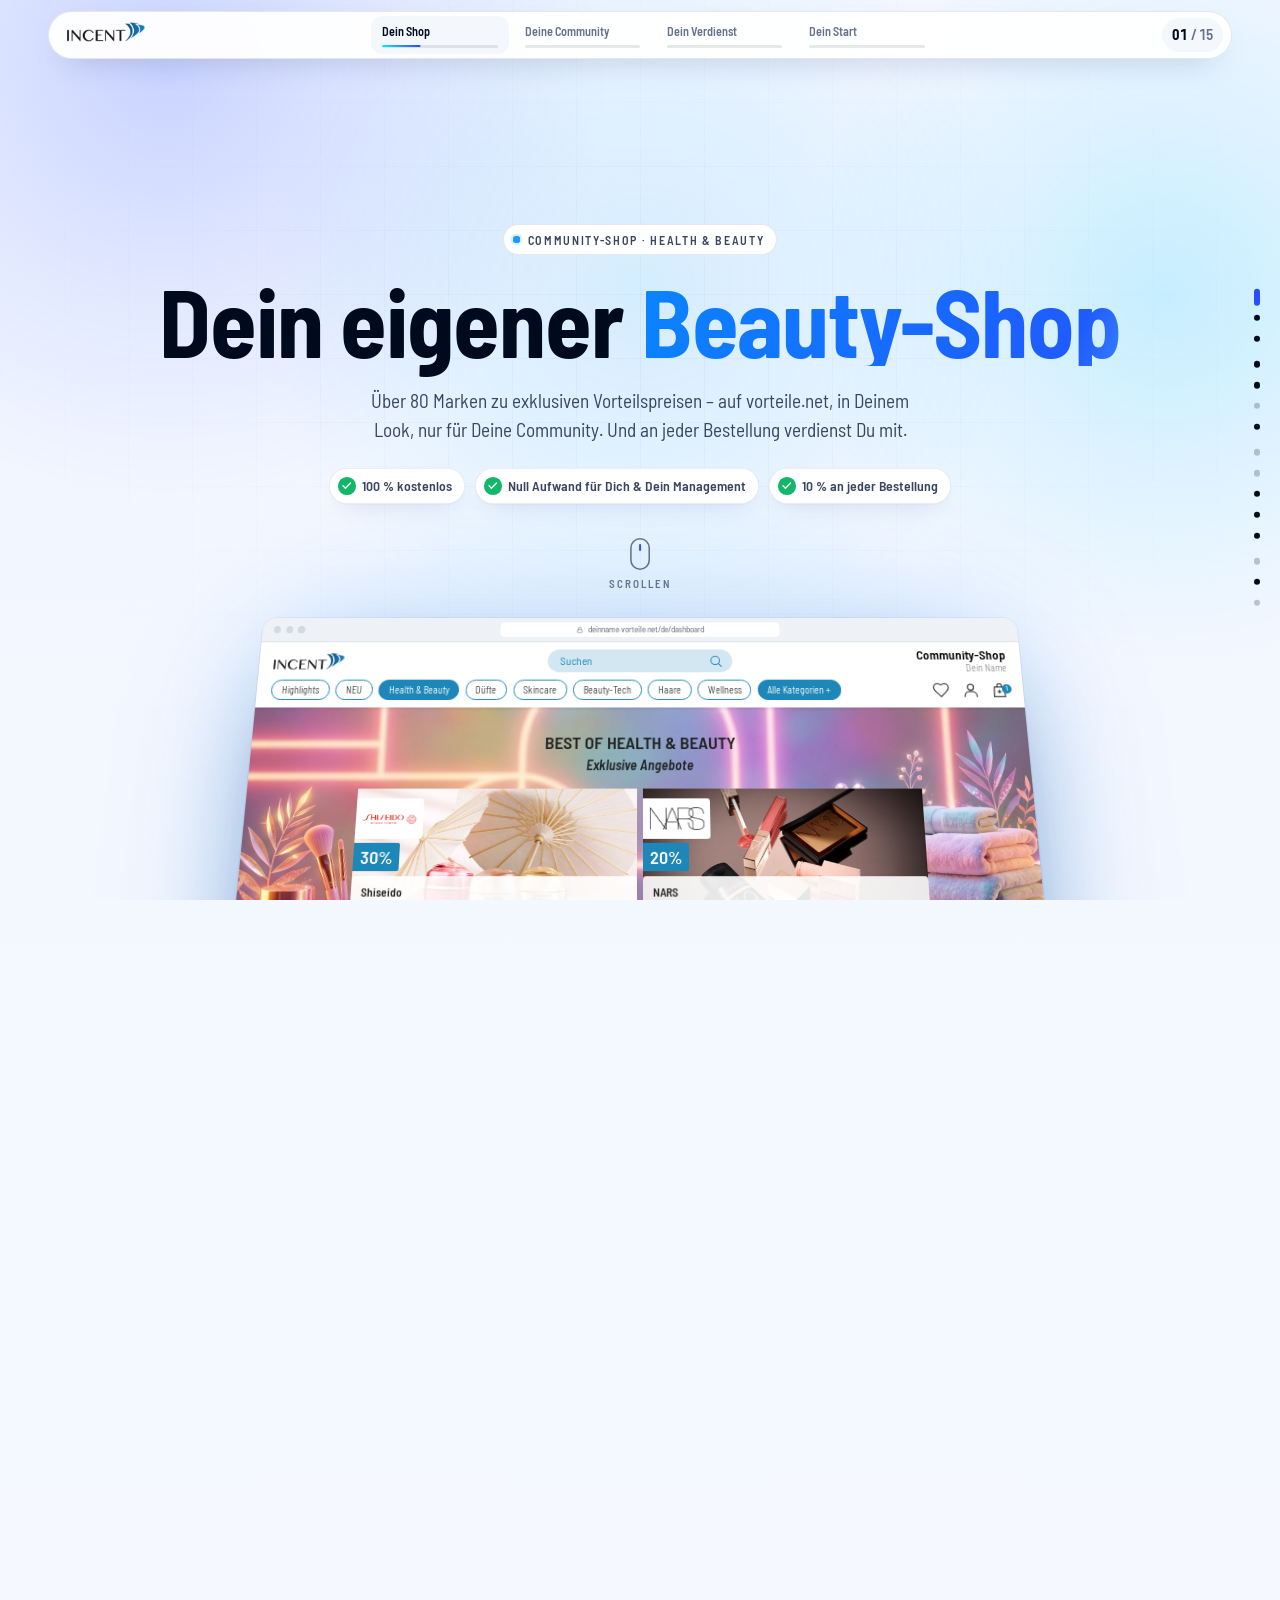
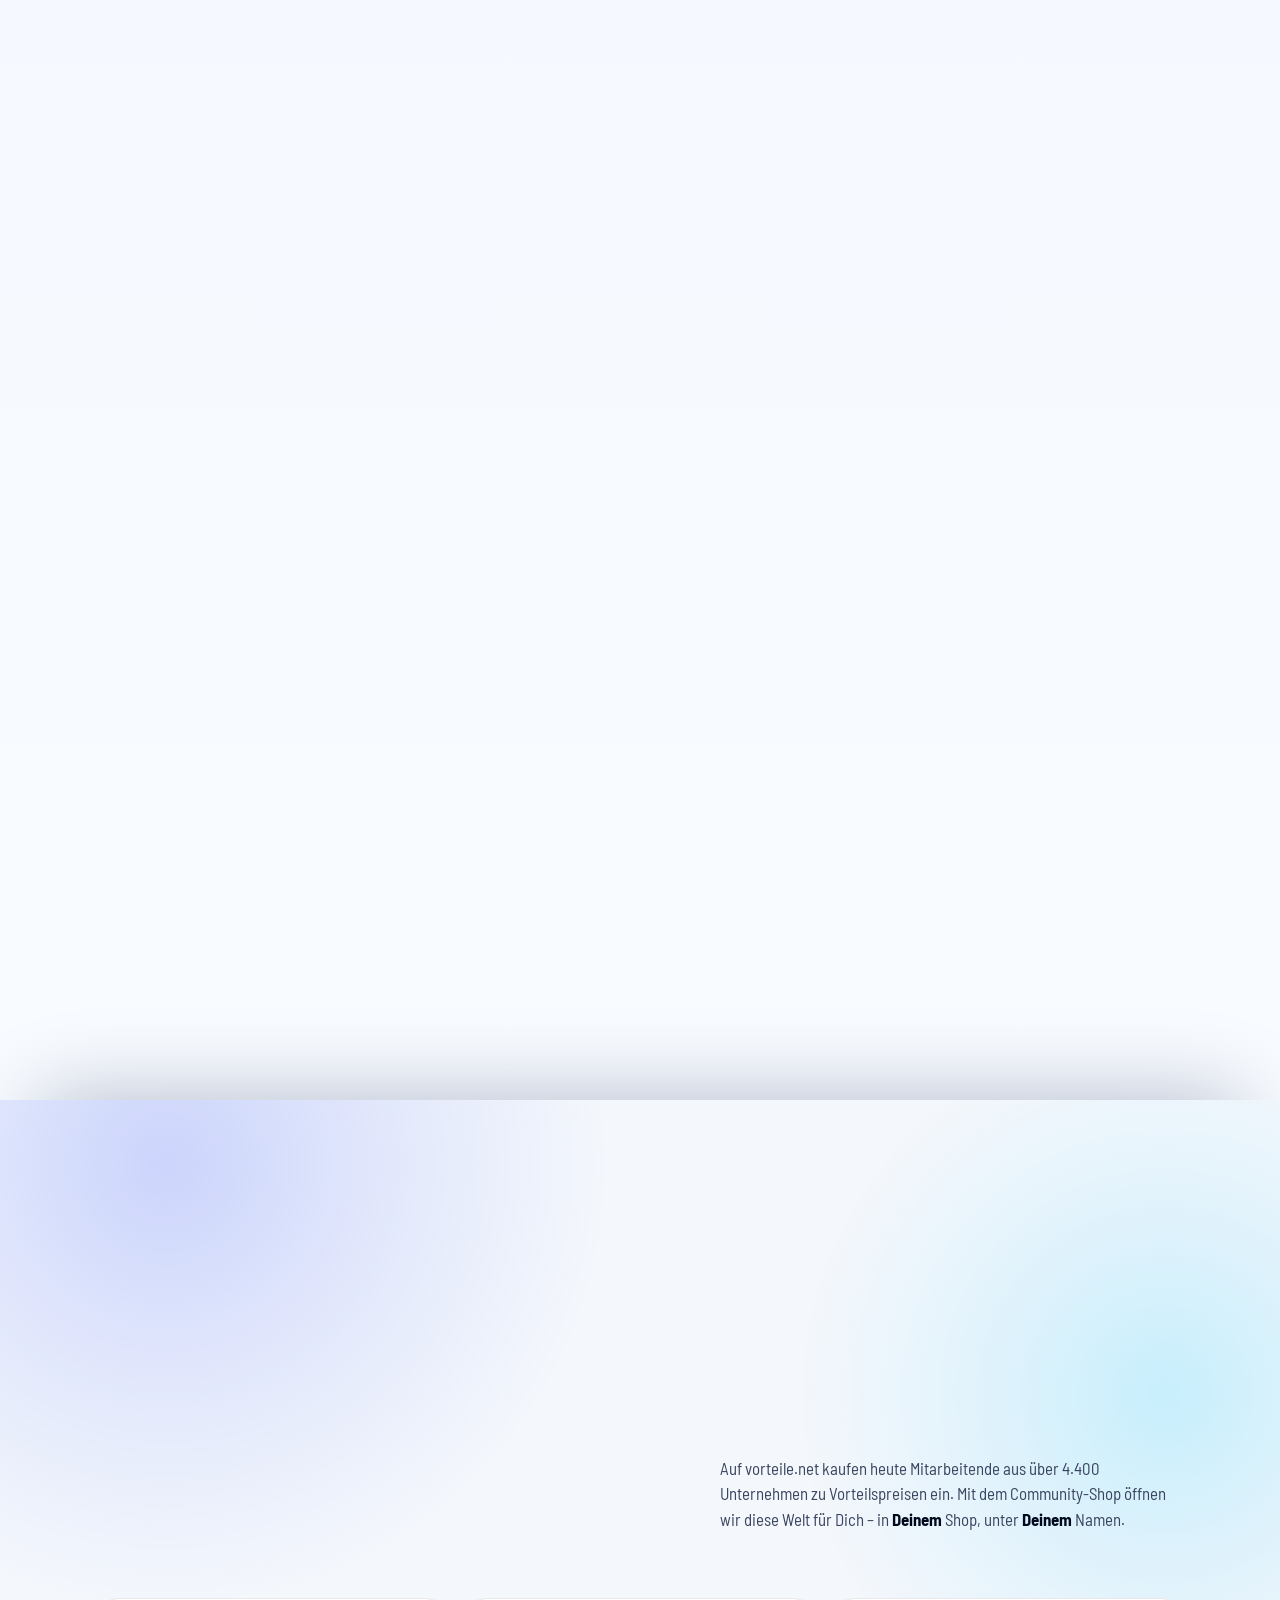
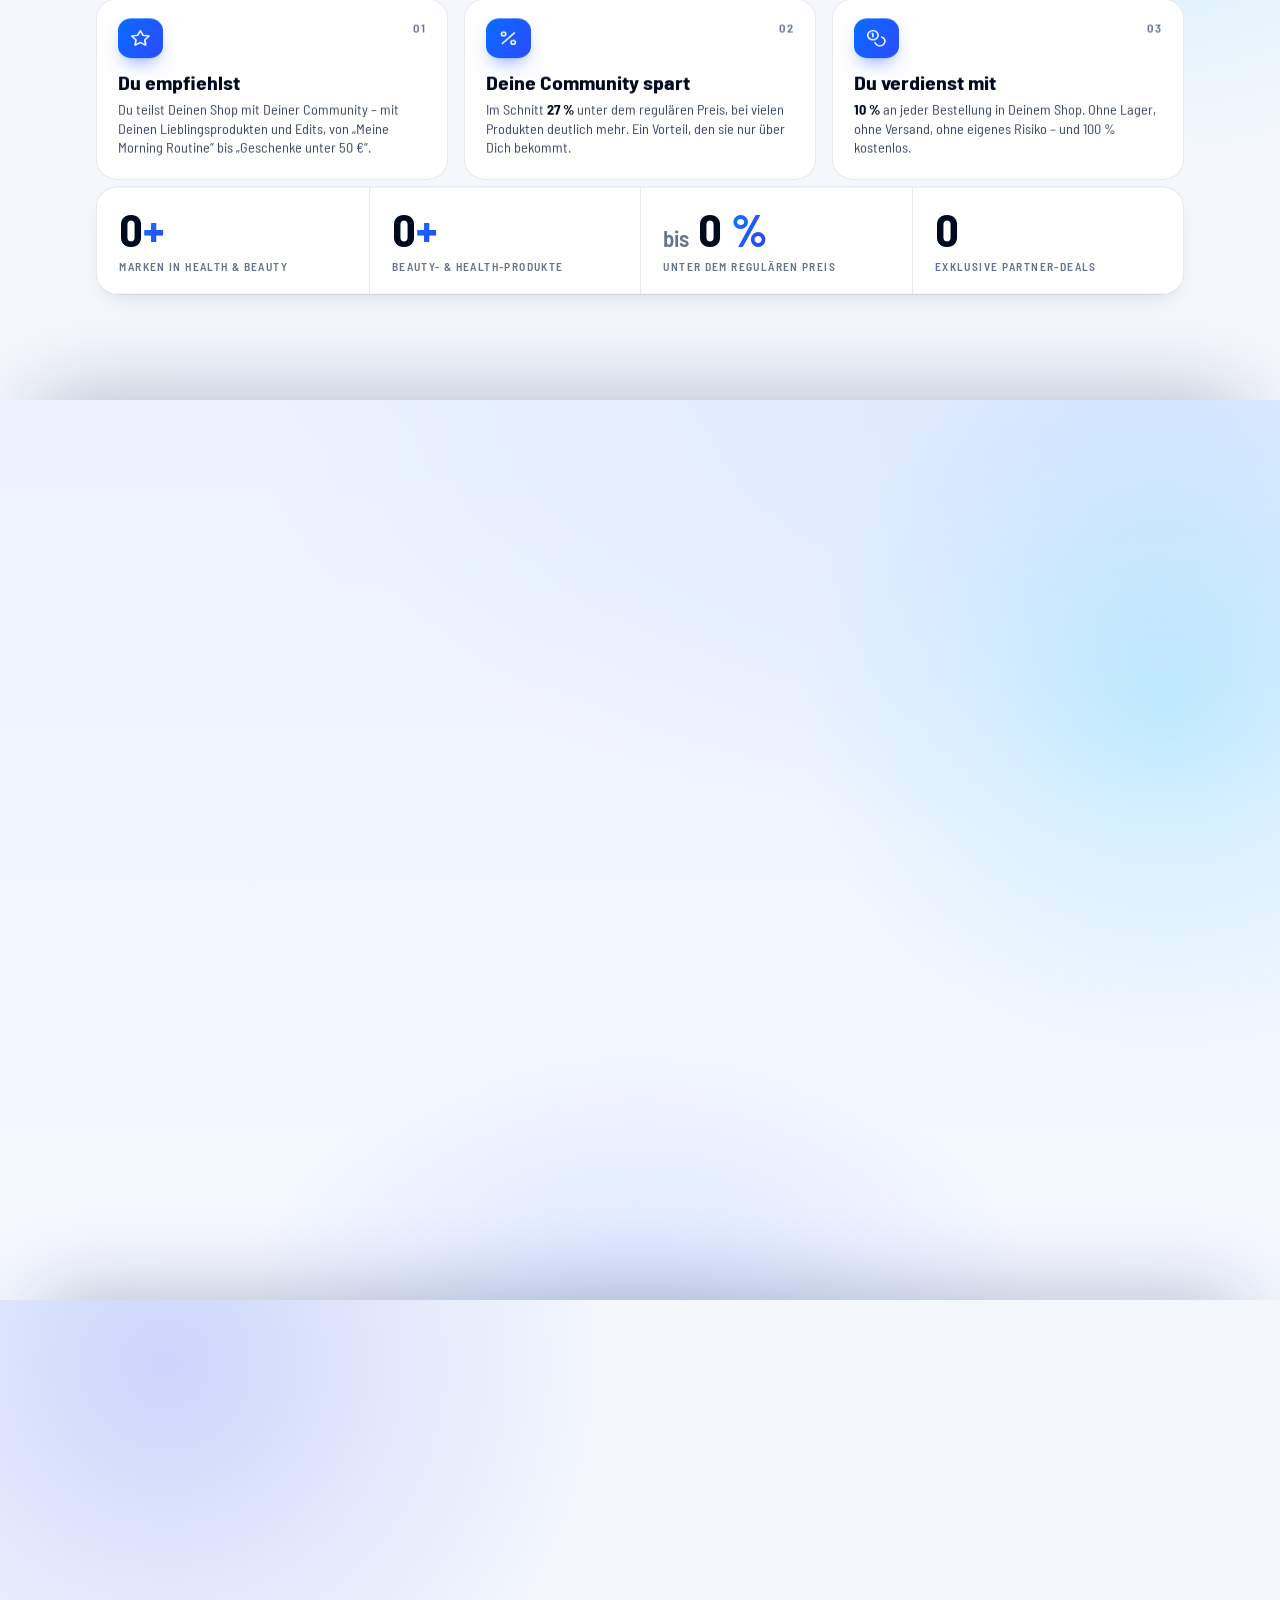
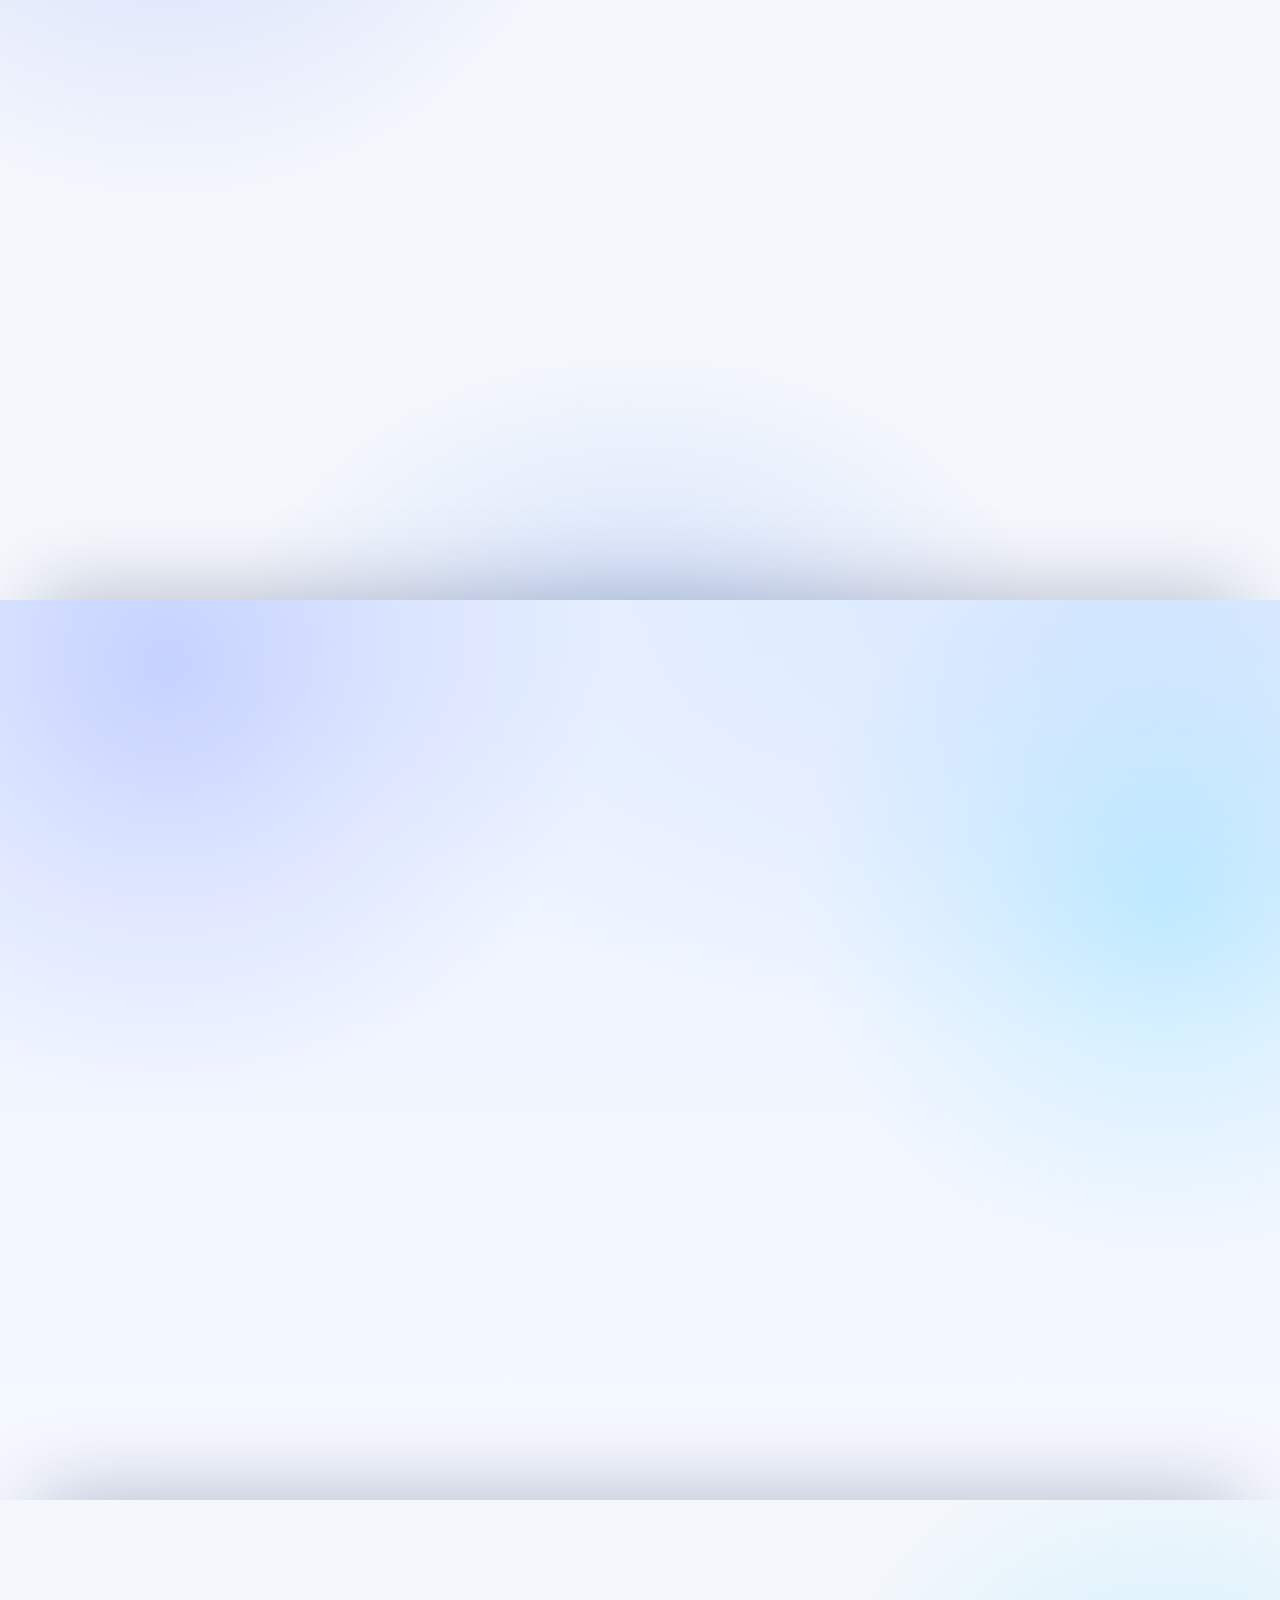
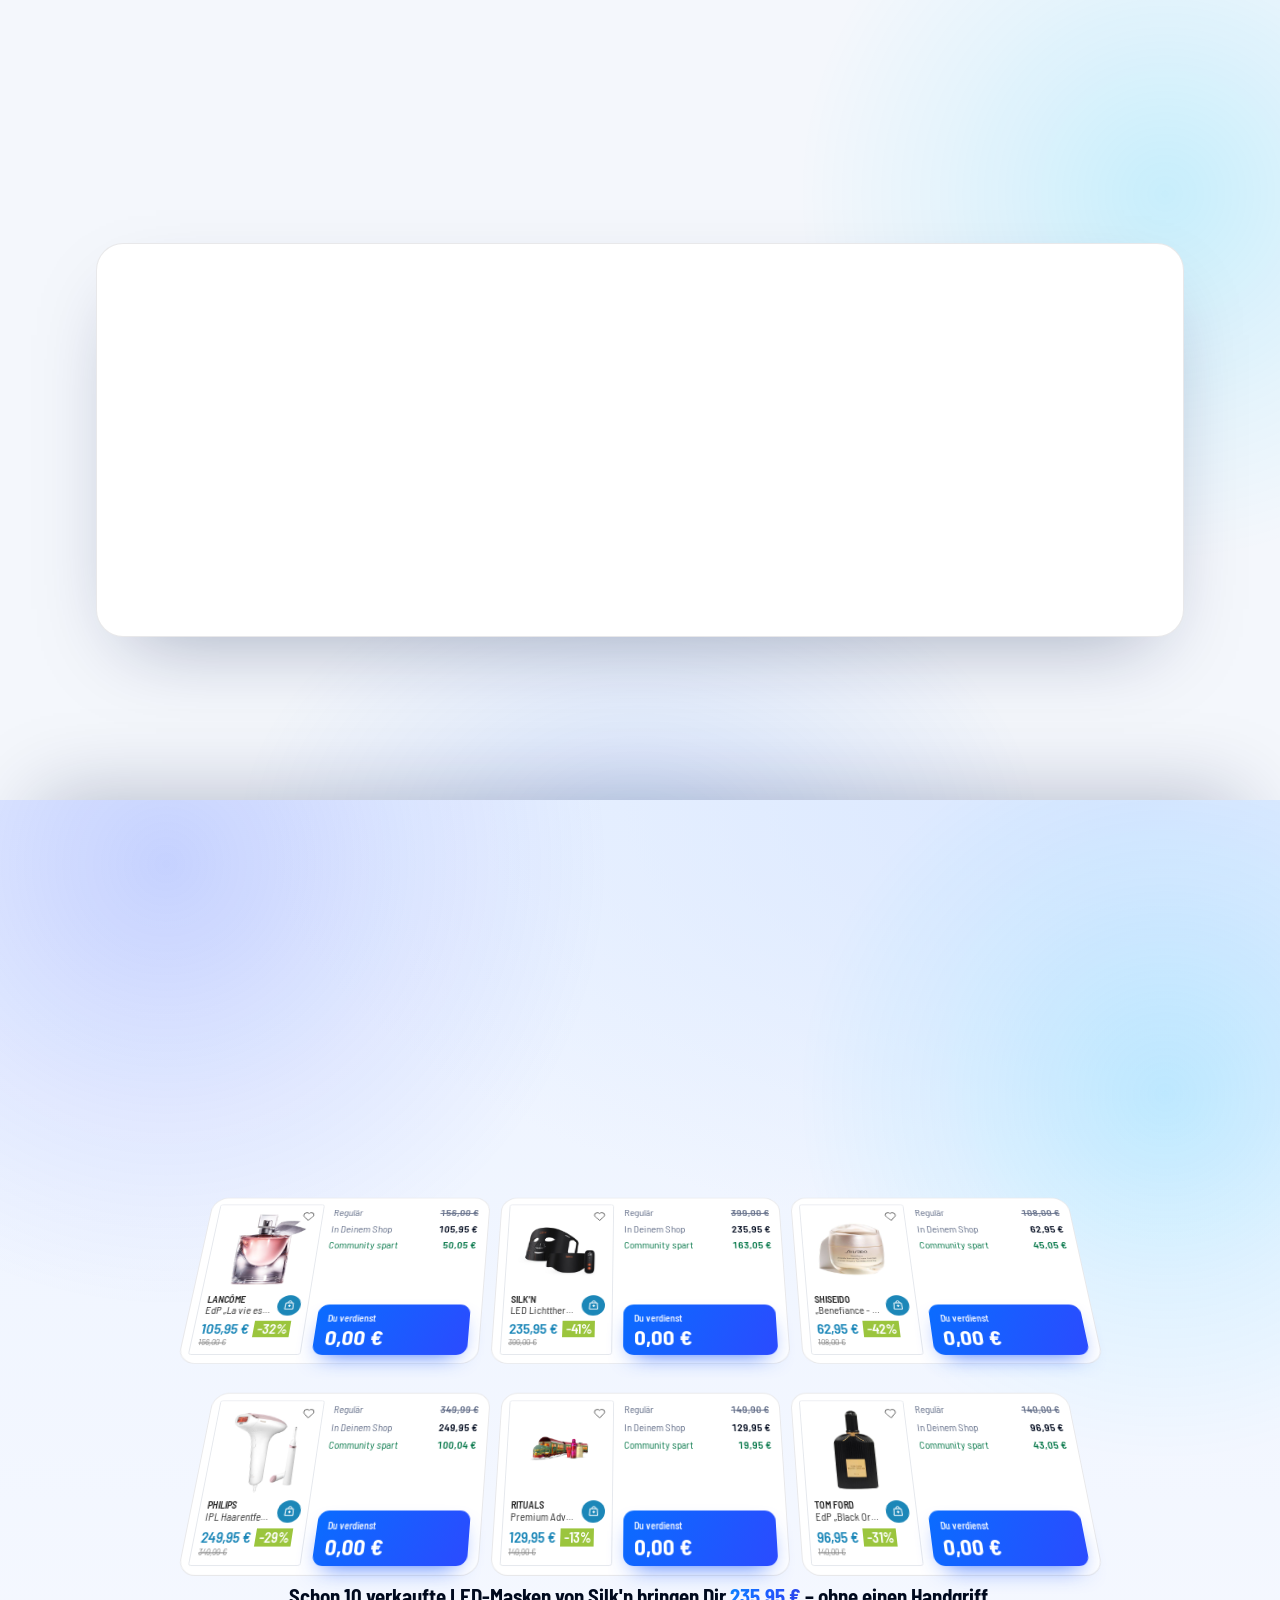
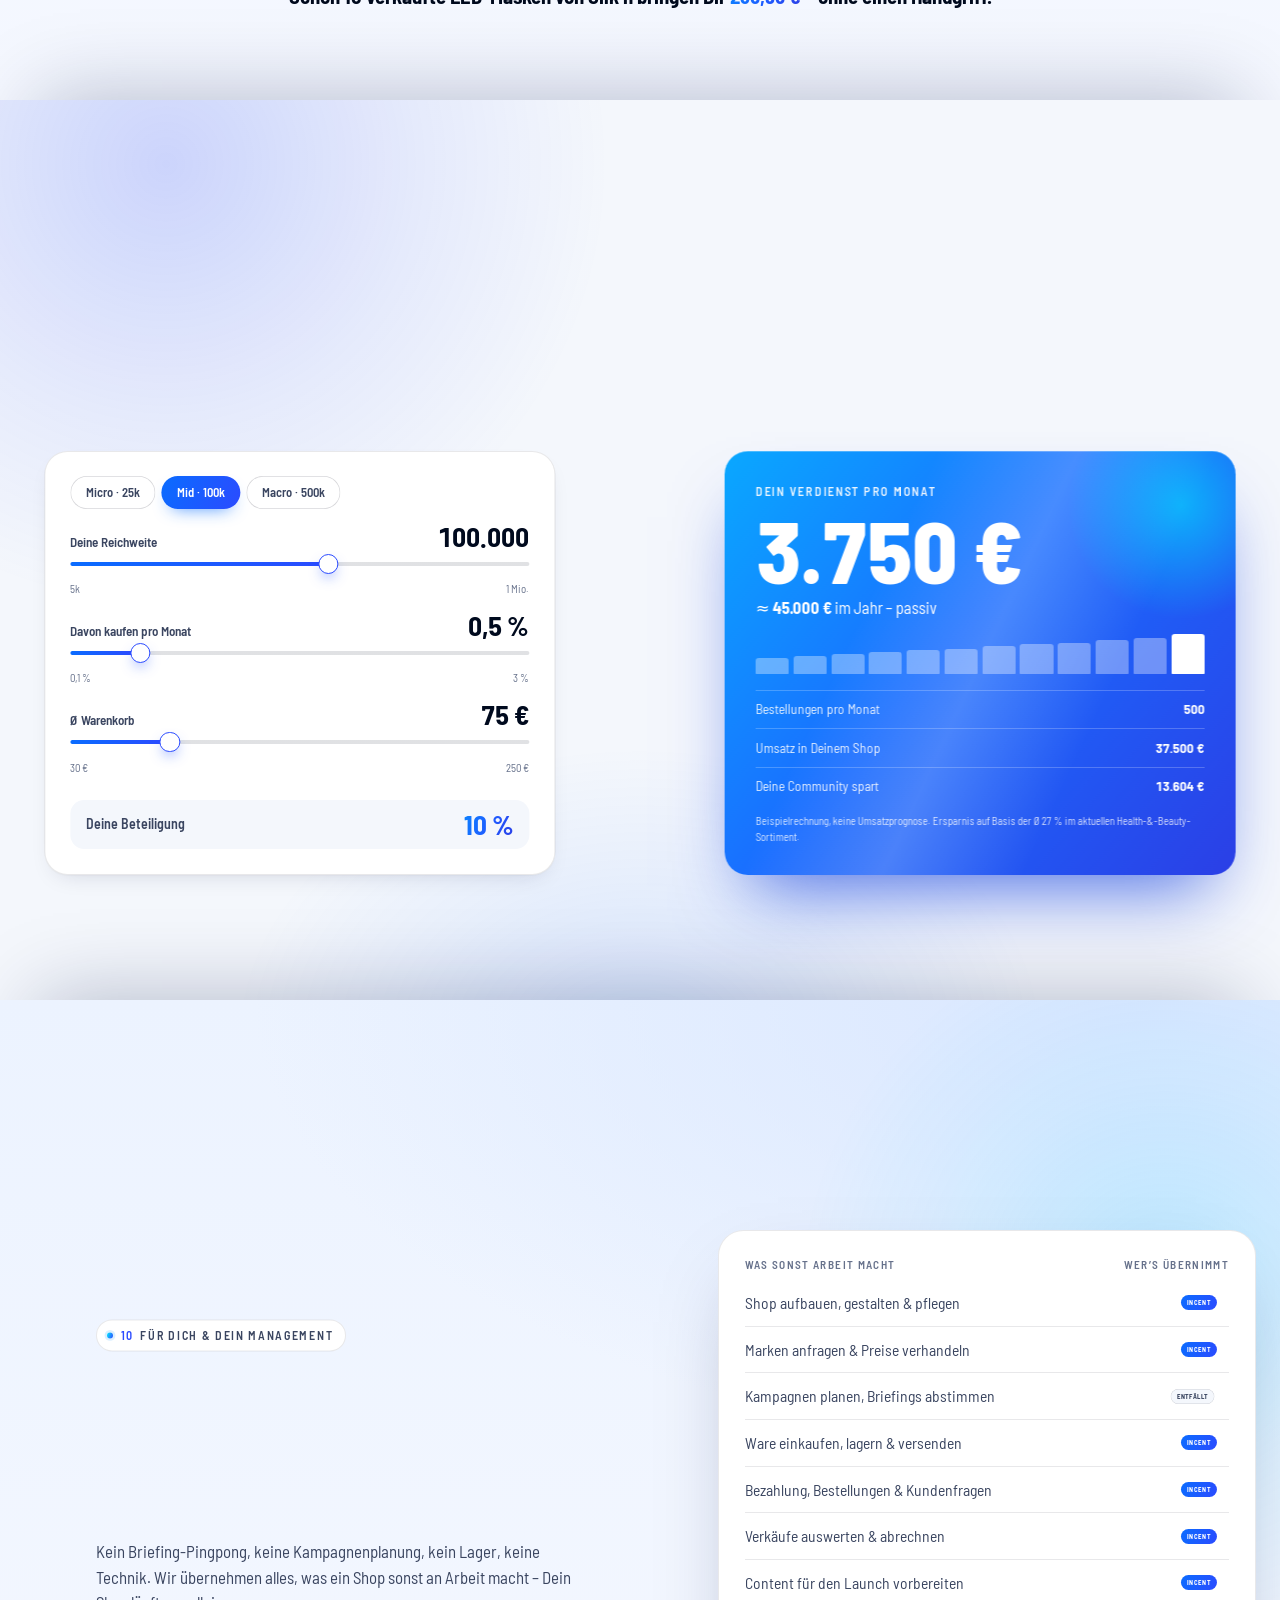
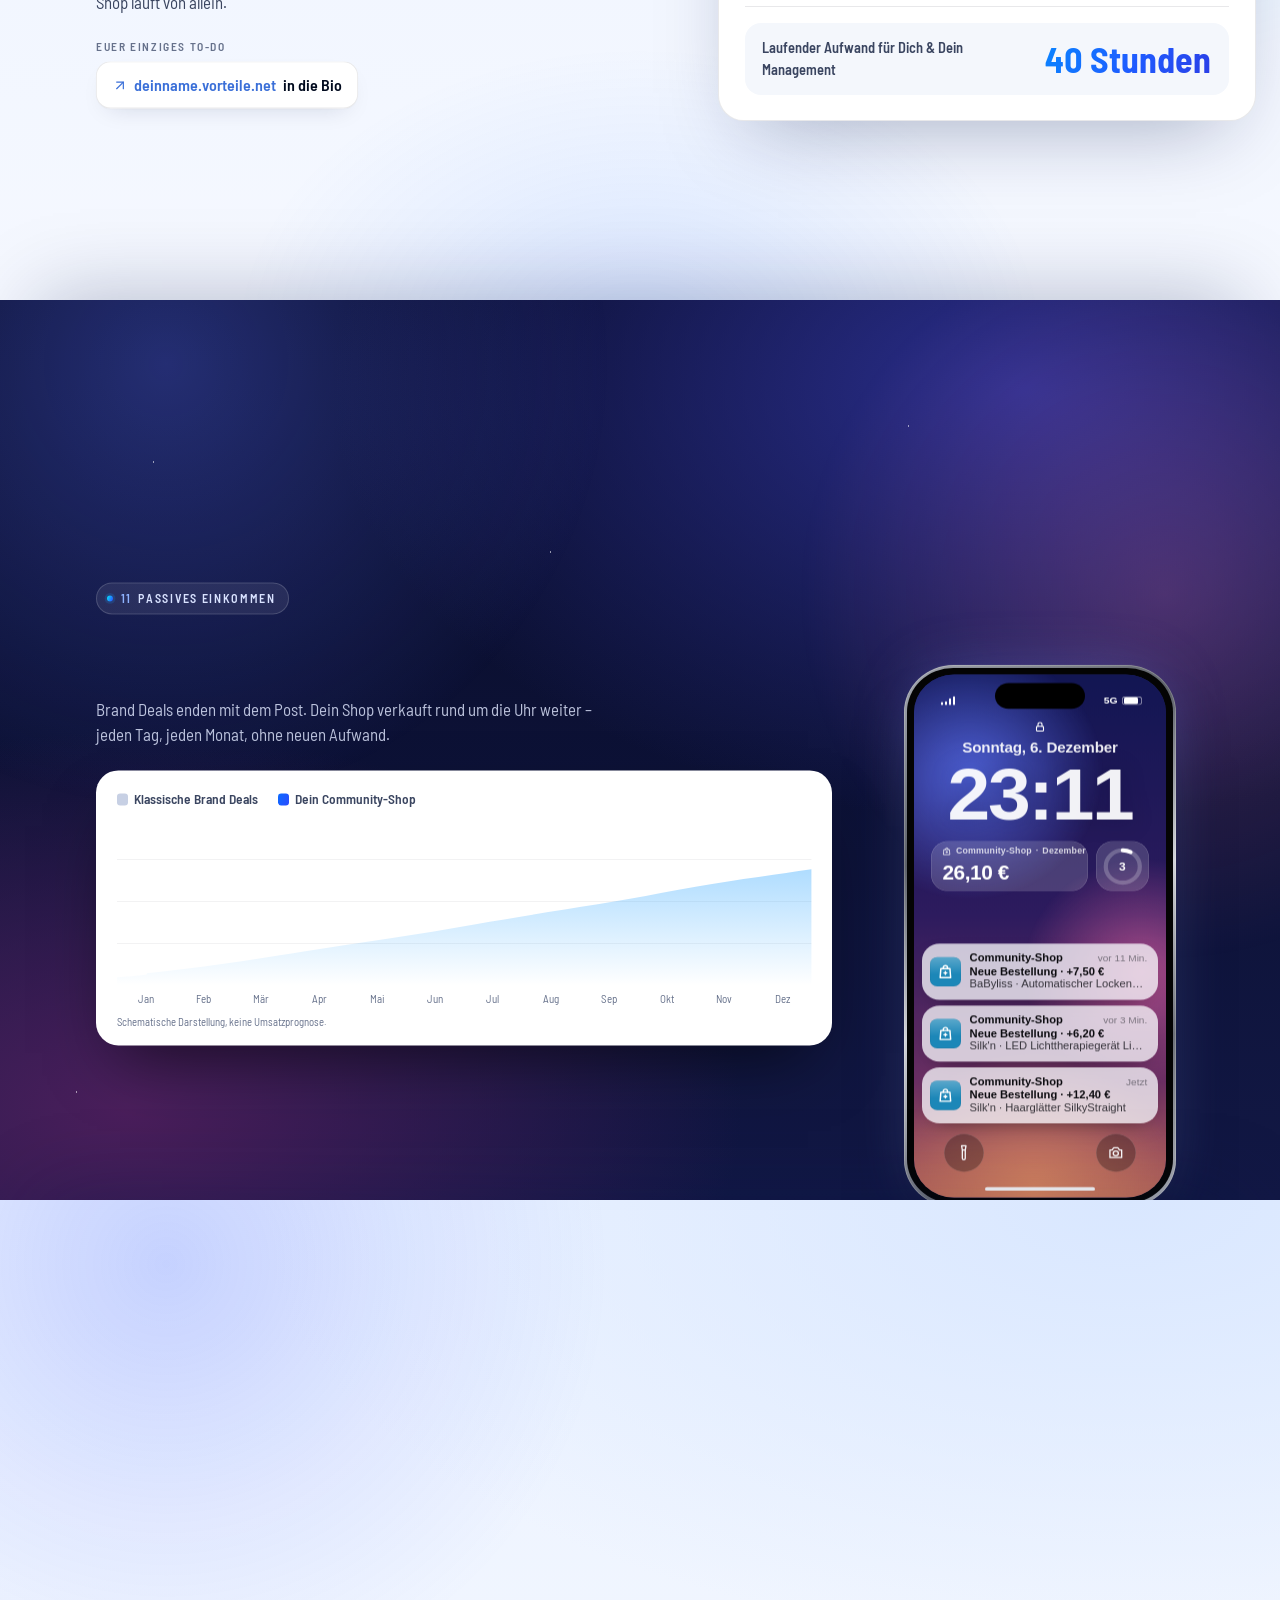
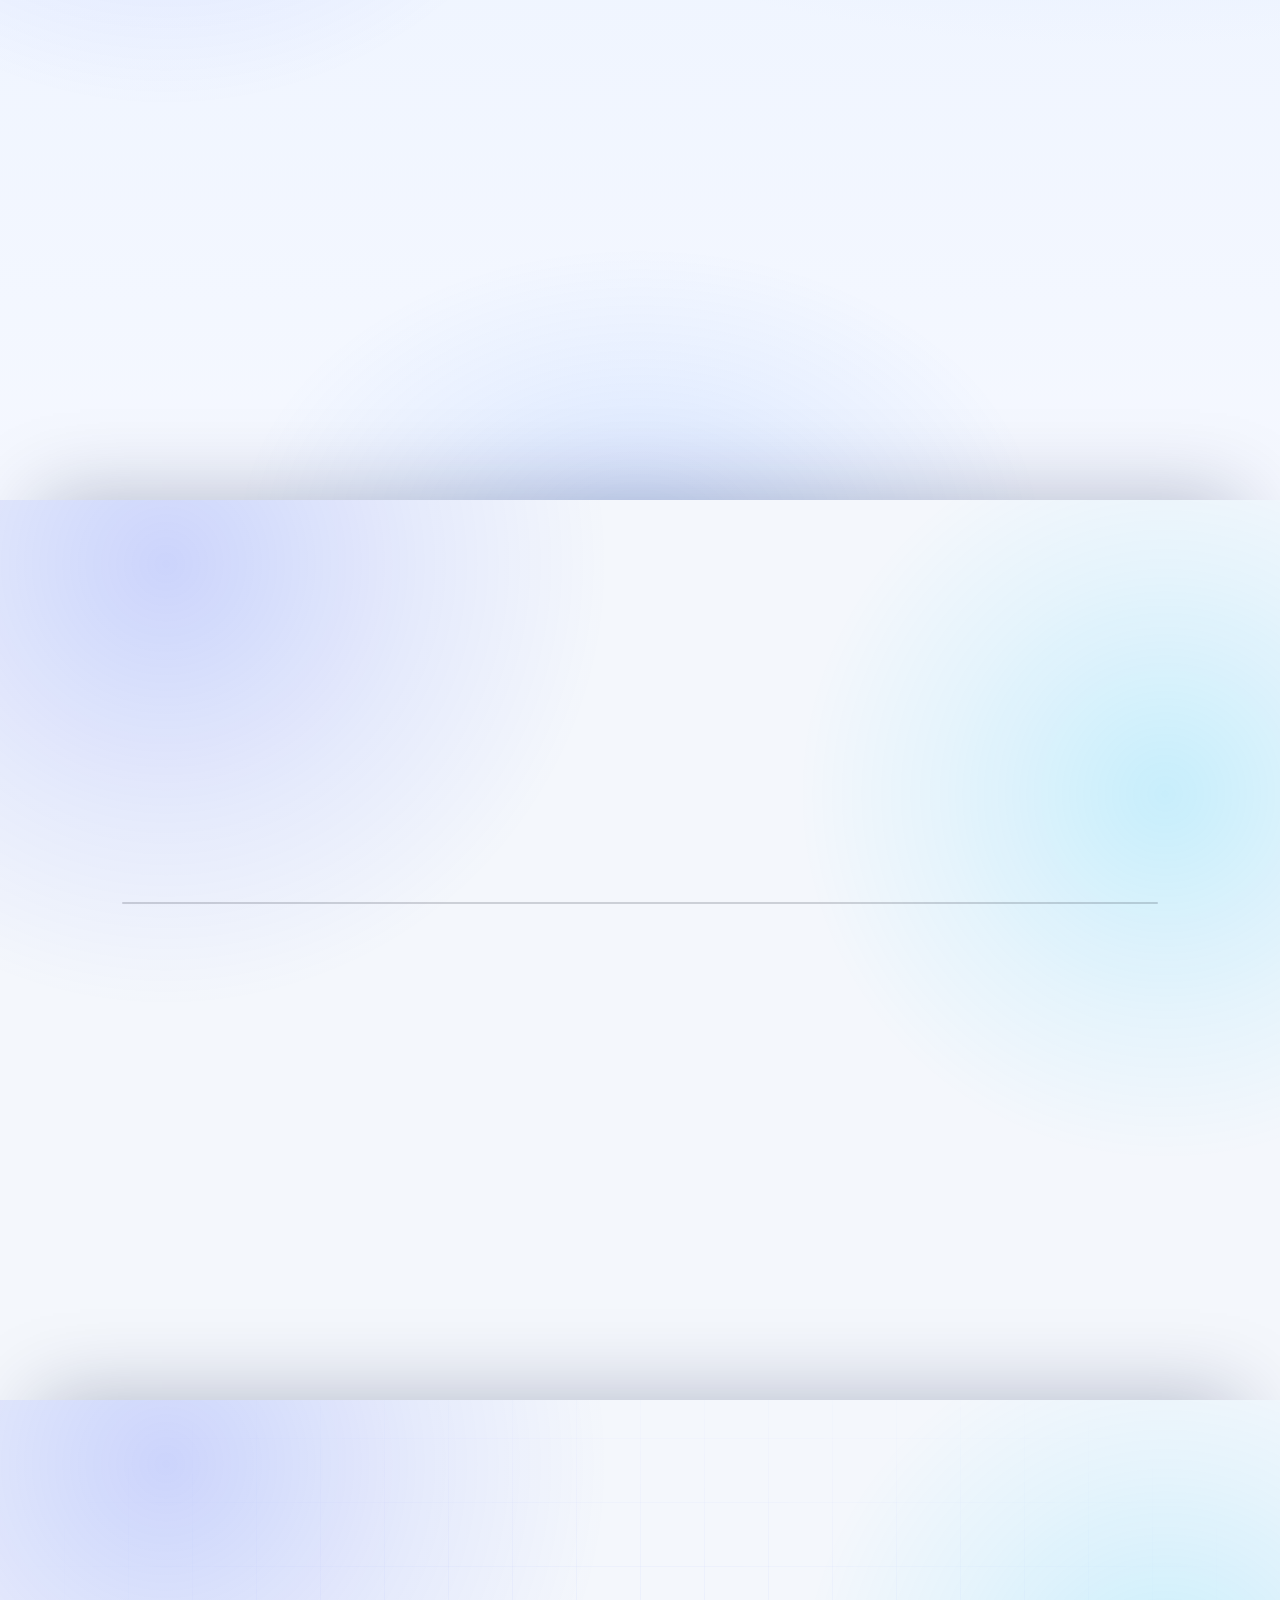
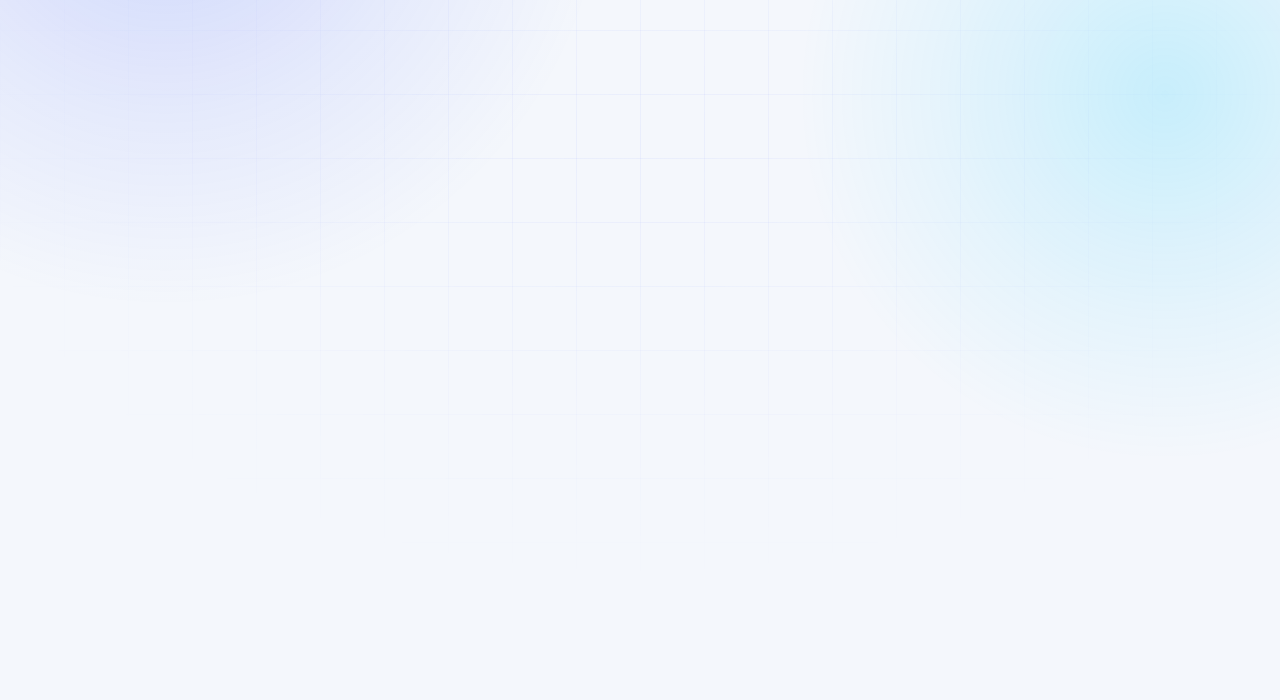
==== community-shop/index.html @ cd99d0b0 "Community-Shop-Pitch: skalierte 16:9-Bühne, Gestalter am Anfang, iOS-Mitteilungen, Legende (Kopie vo" ====
<!DOCTYPE html>
<html lang="de" class="vp-theme" data-bg="image" data-logo="incent" data-nav-tone="light" data-btn-tone="dark">
<head>
<meta charset="utf-8">
<meta name="viewport" content="width=device-width, initial-scale=1">
<meta name="robots" content="noindex, nofollow">
<title>Dein eigener Beauty-Shop · INCENT Community-Shop</title>
<meta name="description" content="INCENT Community-Shop: Dein eigener Beauty-Shop auf vorteile.net – exklusive Vorteilspreise für Deine Community, 10 % Beteiligung an jeder Bestellung, null Aufwand.">
<meta name="theme-color" content="#f4f7fc">
<link rel="icon" href="[data-uri]">
<script>document.documentElement.classList.add("js")</script>
<style>
@font-face{font-family:"Barlow Semi Condensed";font-weight:400;font-style:normal;font-display:swap;src:url([data-uri]) format("woff2")}
@font-face{font-family:"Barlow Semi Condensed";font-weight:500;font-style:normal;font-display:swap;src:url([data-uri]) format("woff2")}
@font-face{font-family:"Barlow Semi Condensed";font-weight:600;font-style:normal;font-display:swap;src:url([data-uri]) format("woff2")}
@font-face{font-family:"Barlow Semi Condensed";font-weight:600;font-style:italic;font-display:swap;src:url([data-uri]) format("woff2")}
@font-face{font-family:"Barlow Semi Condensed";font-weight:700;font-style:normal;font-display:swap;src:url([data-uri]) format("woff2")}
@font-face{font-family:"Barlow Semi Condensed";font-weight:800;font-style:normal;font-display:swap;src:url([data-uri]) format("woff2")}
.vp__logo-incent{background-image:url([data-uri])}
.vp-theme[data-nav-tone="dark"] .vp__logo-incent{background-image:url([data-uri])}
.vp__bg--image,.bg-opt__thumb--image{background-image:url([data-uri])}
.pi-babor-skinovage-moisturizing-serum-30-ml{background-image:url([data-uri])}
.pi-babor-skinovage-purifying-cream-rich-50-ml{background-image:url([data-uri])}
.pi-babyliss-automatischer-lockenstab-curl-secret-shine-c1700e{background-image:url([data-uri])}
.pi-babyliss-automatischer-lockenstab-style-secret-air{background-image:url([data-uri])}
.pi-babyliss-foehn-air-power-pro-d6555de{background-image:url([data-uri])}
.pi-babyliss-warmluftbuerste-air-power-volume-as95e{background-image:url([data-uri])}
.pi-beurer-gesichtssauna-fs-60{background-image:url([data-uri])}
.pi-biotherm-aquasource-normale-haut-50-ml{background-image:url([data-uri])}
.pi-chloe-edp-chloe-55-ml{background-image:url([data-uri])}
.pi-clinique-reinigungsbalsam-take-the-day-off-125-ml{background-image:url([data-uri])}
.pi-dior-edp-joy-50-ml{background-image:url([data-uri])}
.pi-dior-edt-jadore-100-ml{background-image:url([data-uri])}
.pi-dior-edt-miss-blooming-bouquet-50-ml{background-image:url([data-uri])}
.pi-dolce-gabbana-edt-light-blue-50-ml{background-image:url([data-uri])}
.pi-domo-ultraschall-duftzerstaeuber{background-image:url([data-uri])}
.pi-giorgio-armani-edp-my-way-50-ml{background-image:url([data-uri])}
.pi-giorgio-armani-edp-si-30-ml{background-image:url([data-uri])}
.pi-hermes-edt-un-jardin-sur-le-nil-100-ml{background-image:url([data-uri])}
.pi-lancome-edp-la-vie-est-belle-100-ml{background-image:url([data-uri])}
.pi-nuxe-gesichtspflegeset-mixed-lines{background-image:url([data-uri])}
.pi-nuxe-koerperoel-huile-prodigieuse-treatment{background-image:url([data-uri])}
.pi-paco-rabanne-edp-lady-million-50-ml{background-image:url([data-uri])}
.pi-philips-ipl-haarentferner-lumea-advanced-bri920-00{background-image:url([data-uri])}
.pi-rituals-classic-advent-calendar-2026{background-image:url([data-uri])}
.pi-rituals-geschenkset-amsterdam-collection-l{background-image:url([data-uri])}
.pi-rituals-geschenkset-private-collection-hibiscus-dream{background-image:url([data-uri])}
.pi-rituals-geschenkset-the-ritual-of-yozakura-m{background-image:url([data-uri])}
.pi-rituals-premium-advent-calendar-2026{background-image:url([data-uri])}
.pi-riverdale-duftkerze-sense-l-terra-touch{background-image:url([data-uri])}
.pi-shiseido-benefiance-wrinkle-smoothing-50-ml{background-image:url([data-uri])}
.pi-silkn-anti-aging-geraet-facetite-essential{background-image:url([data-uri])}
.pi-silkn-gesichtsreinigungsbuerste-bright-pink{background-image:url([data-uri])}
.pi-silkn-haarentferner-ipl-motion-premium{background-image:url([data-uri])}
.pi-silkn-haarglaetter-silkystraight{background-image:url([data-uri])}
.pi-silkn-haartrockner-silkyair-pro-mit-3-aufsaetzen{background-image:url([data-uri])}
.pi-silkn-haartrockner-styler-silkyair-flex-mit-8-aufsaetzen{background-image:url([data-uri]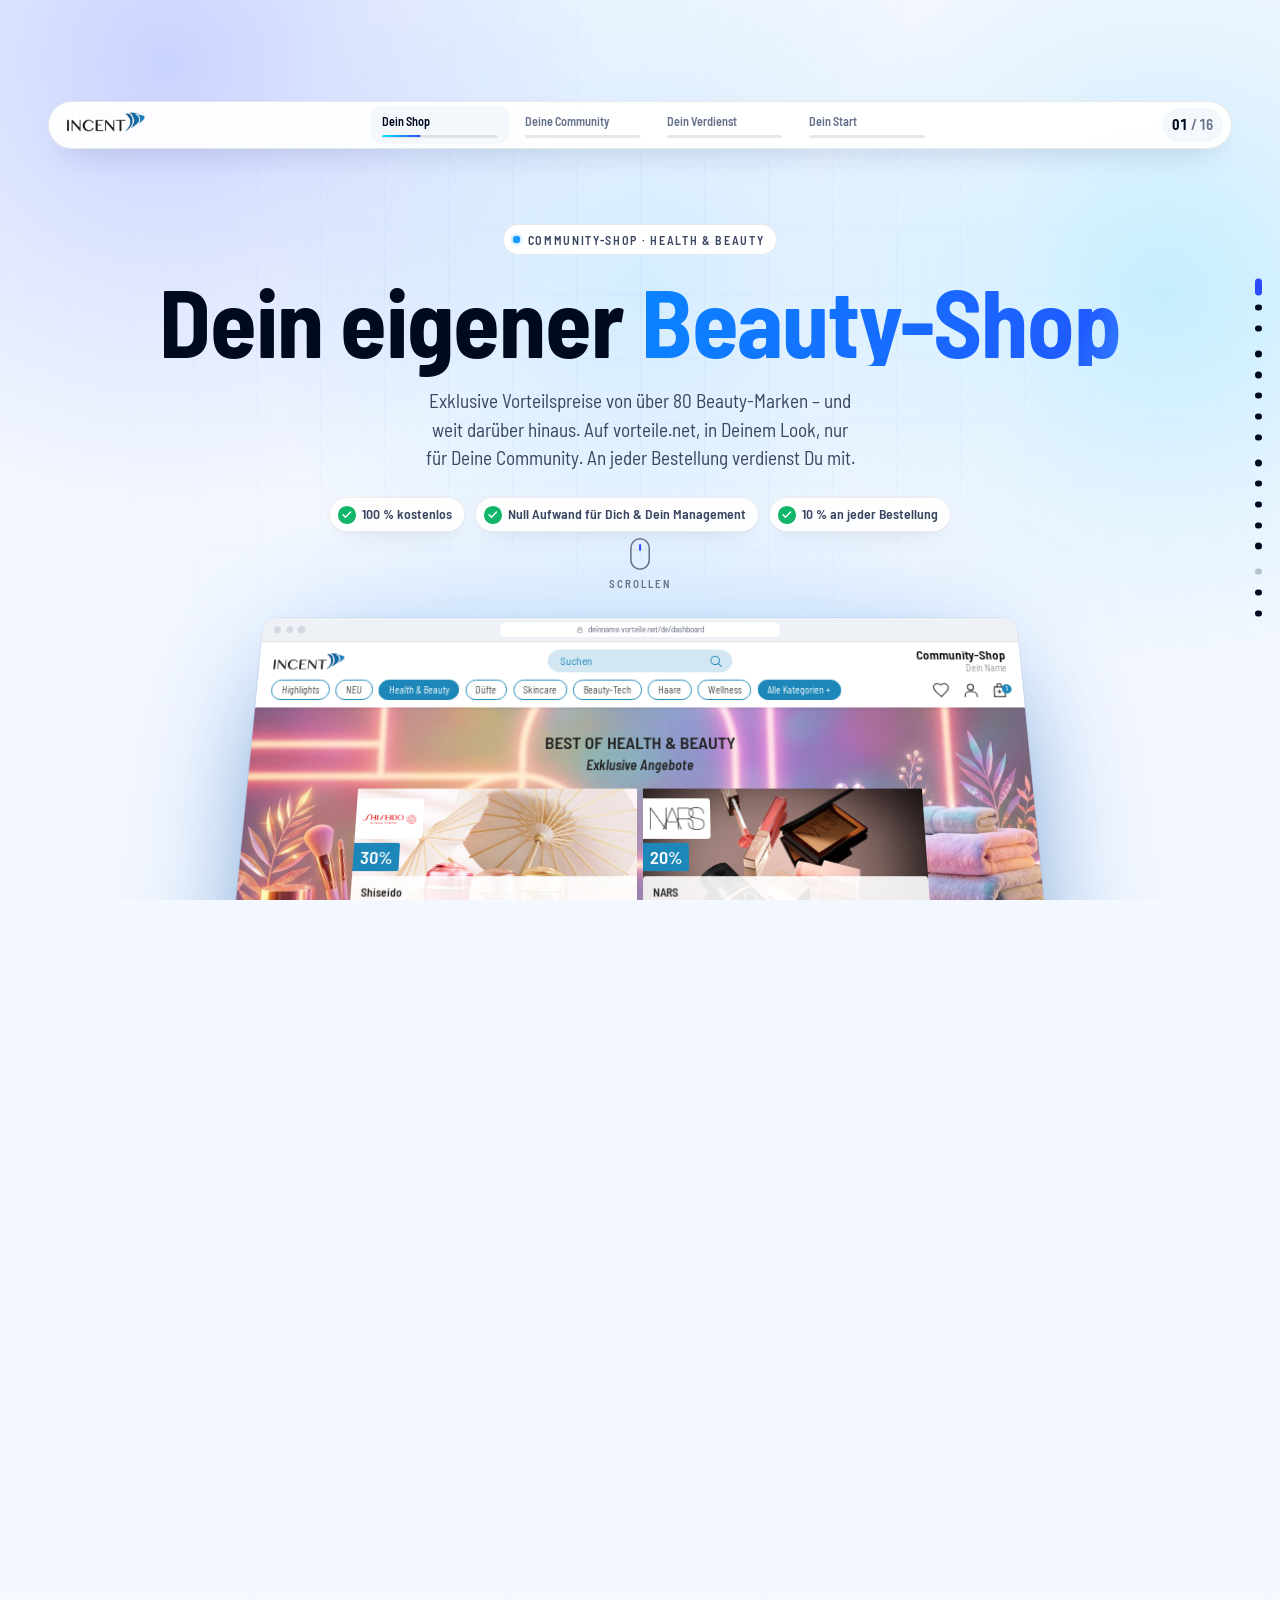
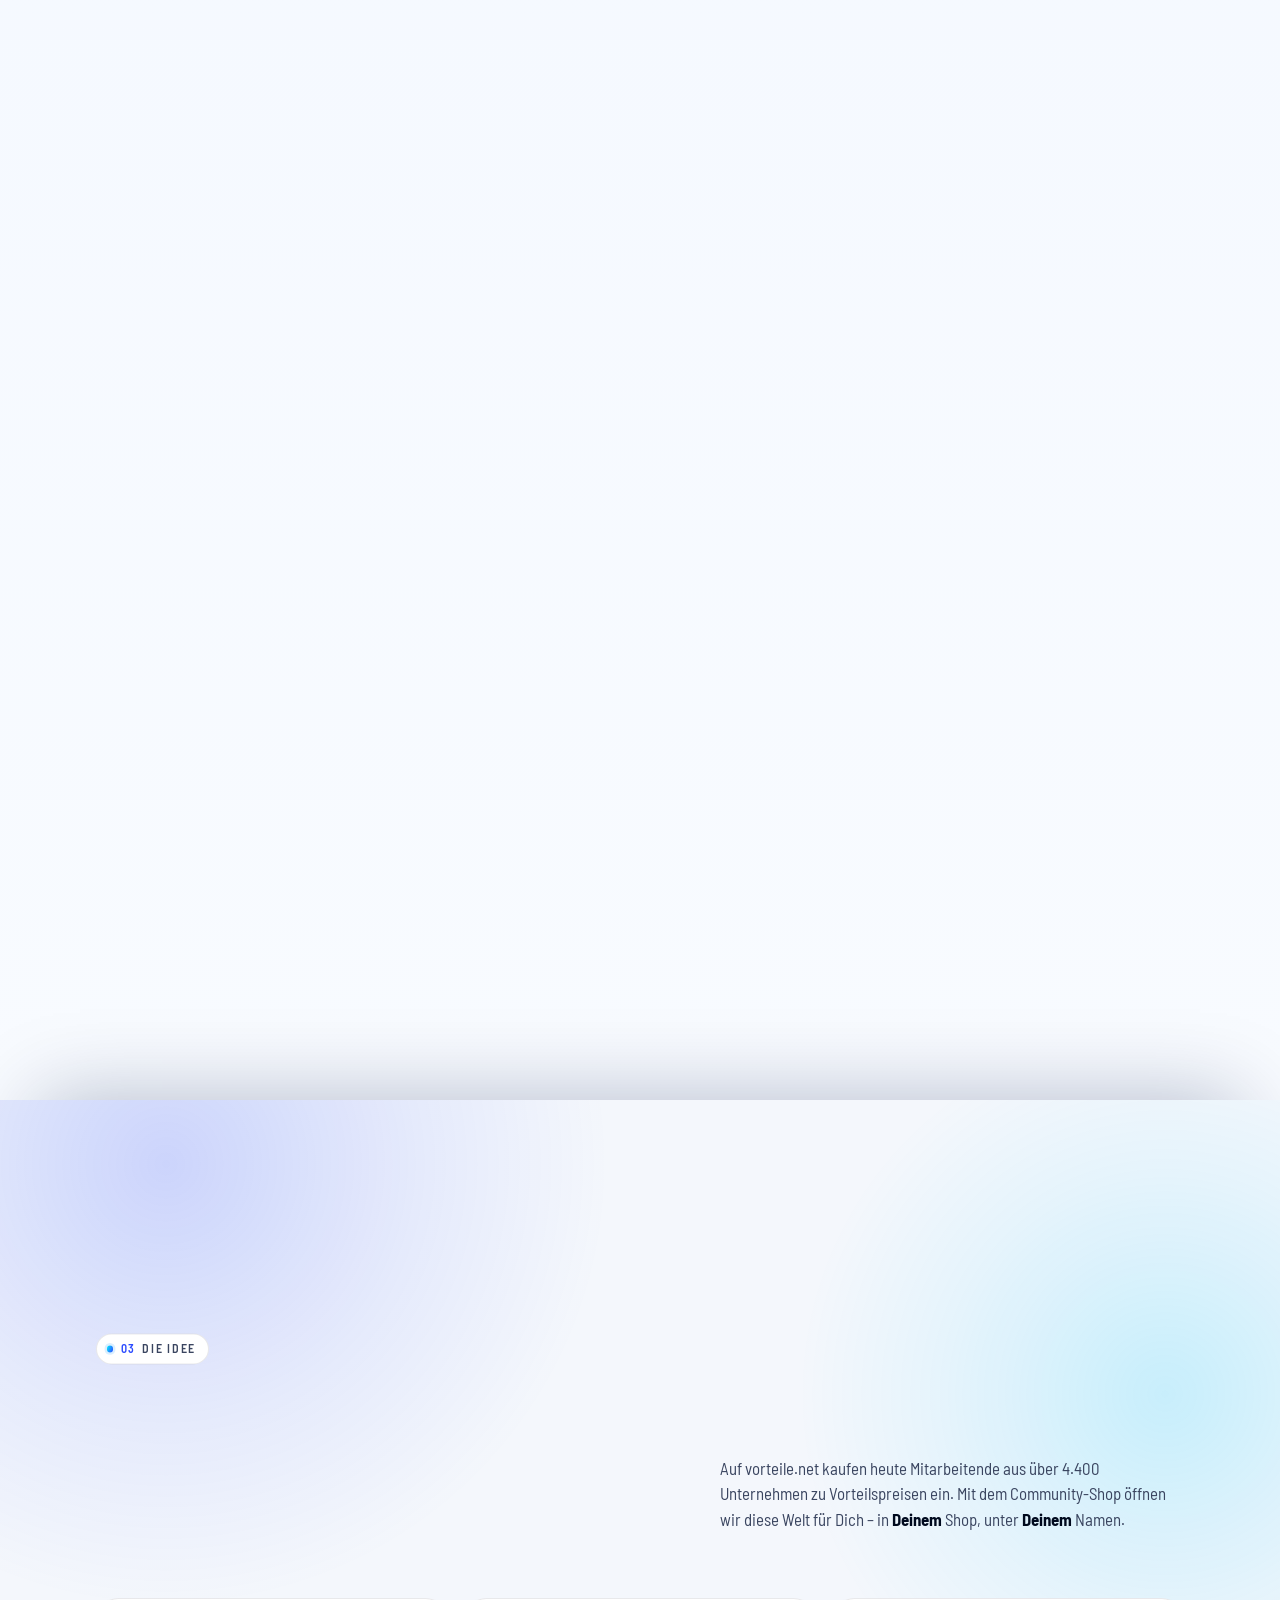
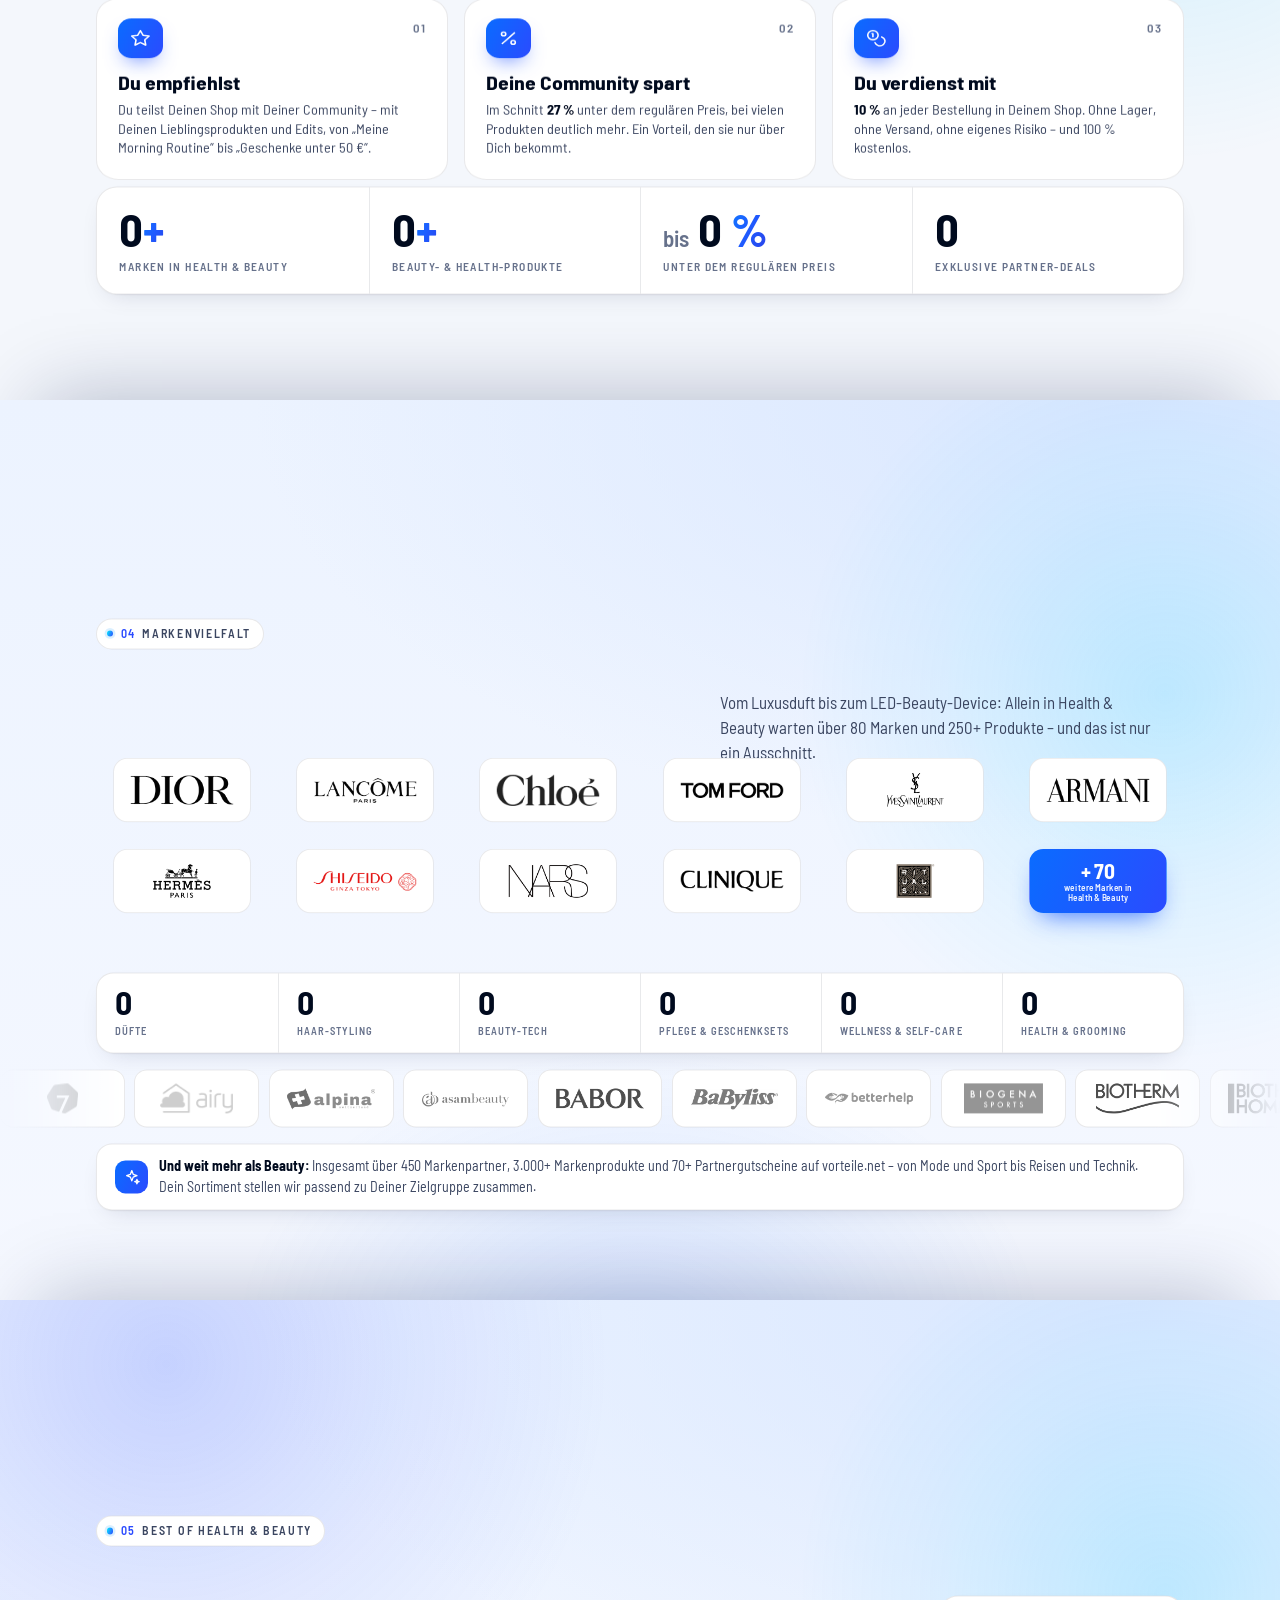
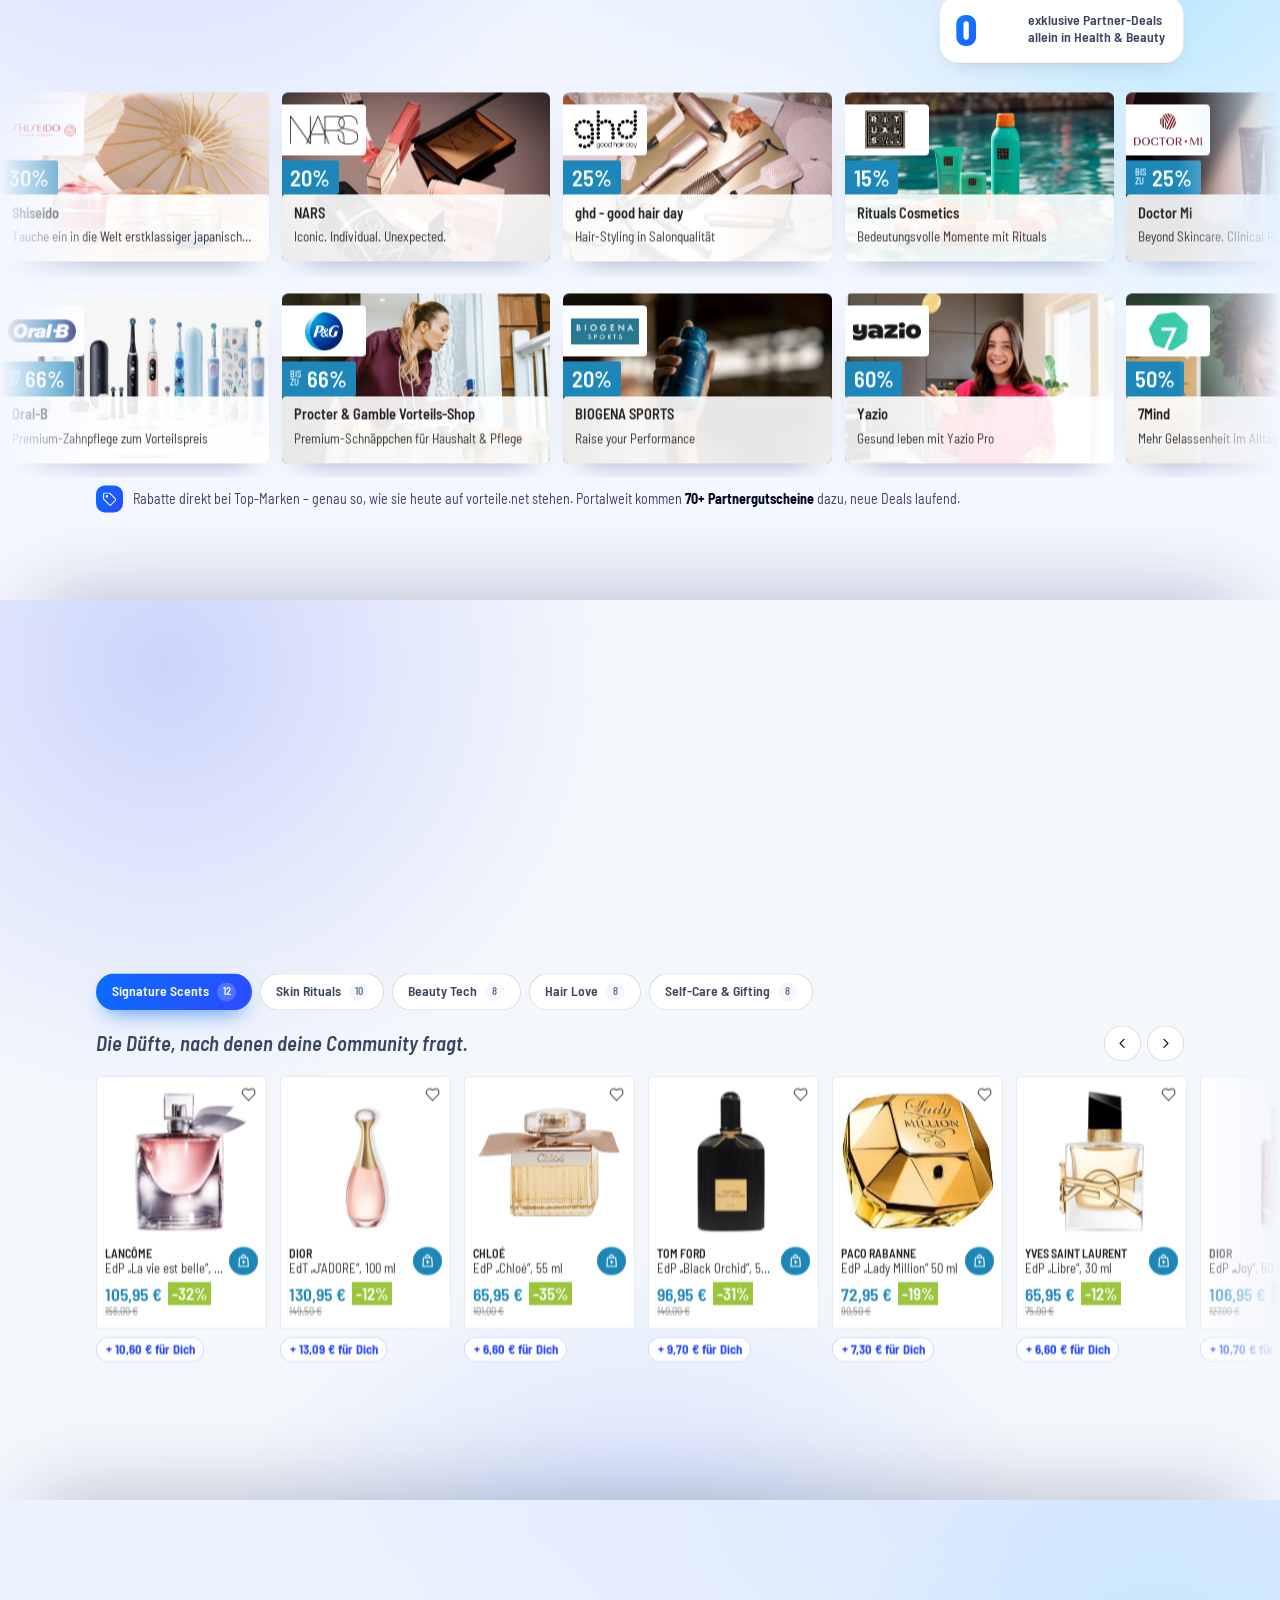
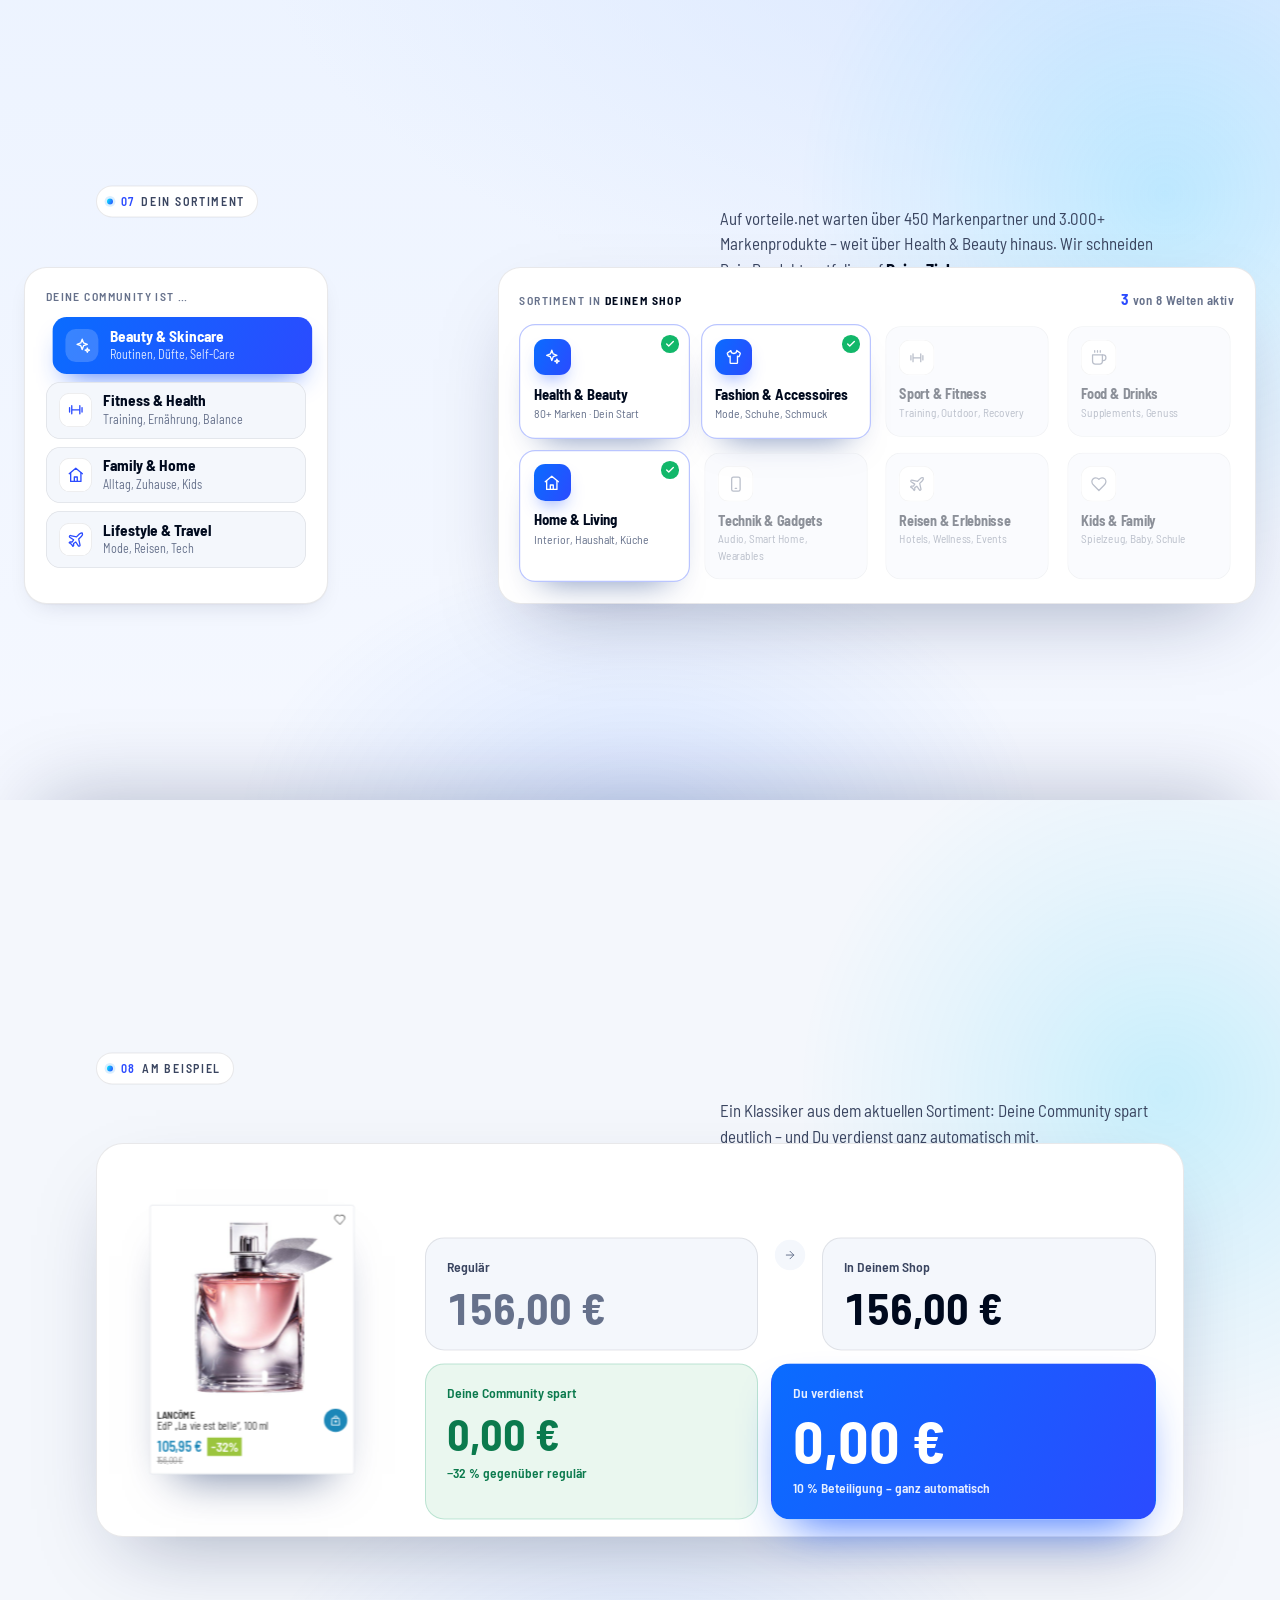
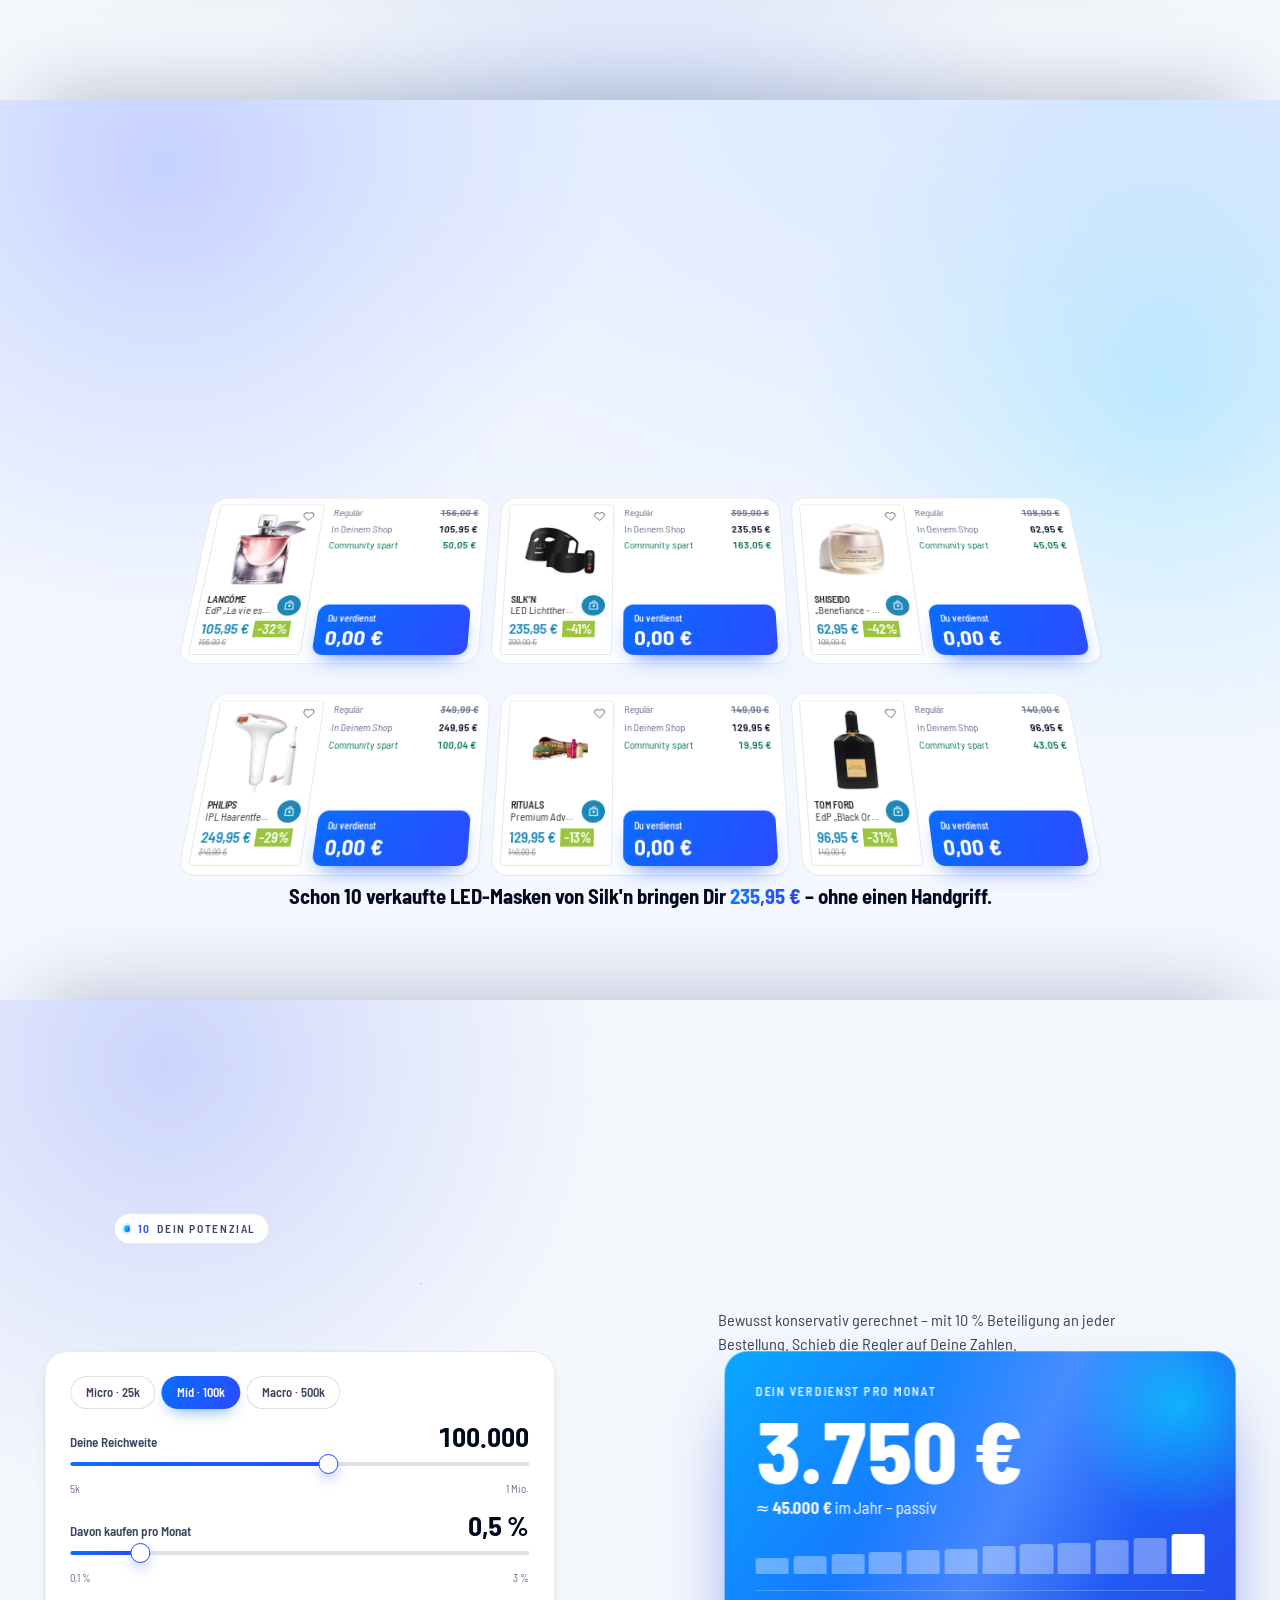
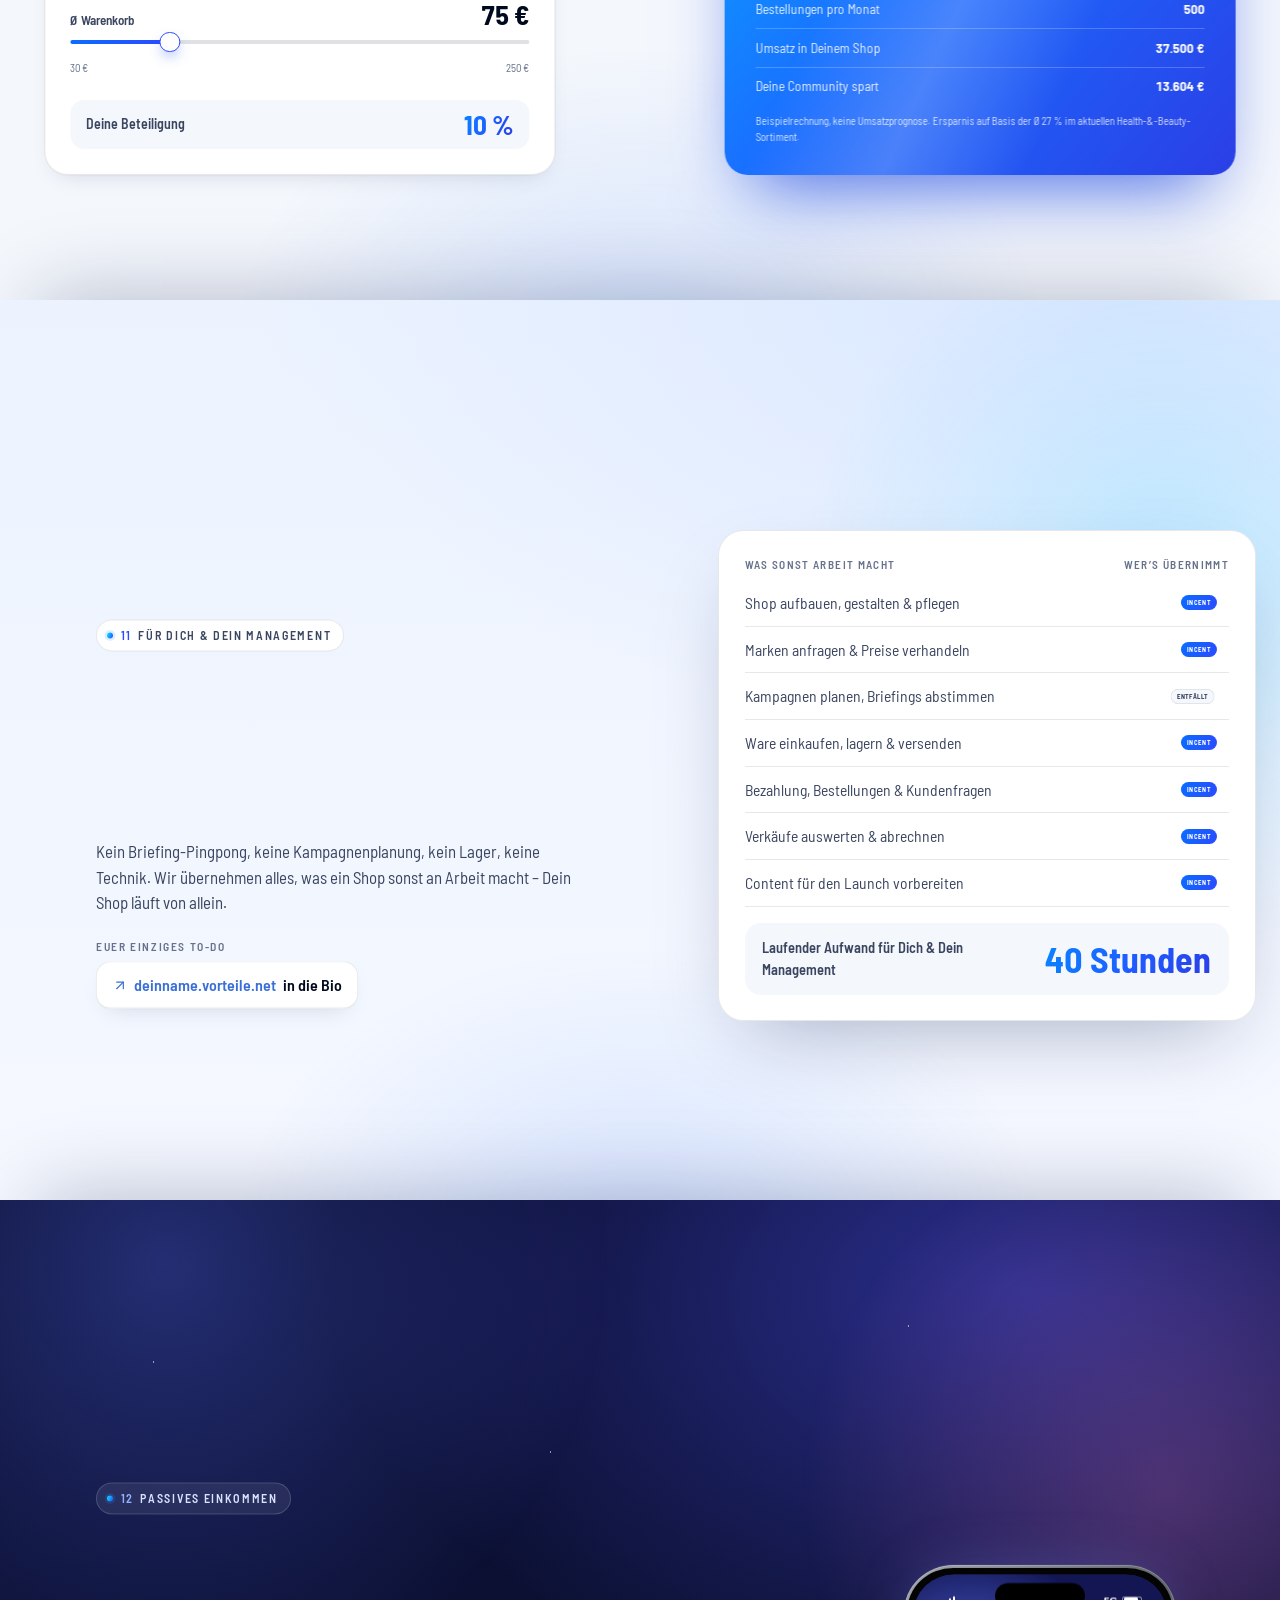
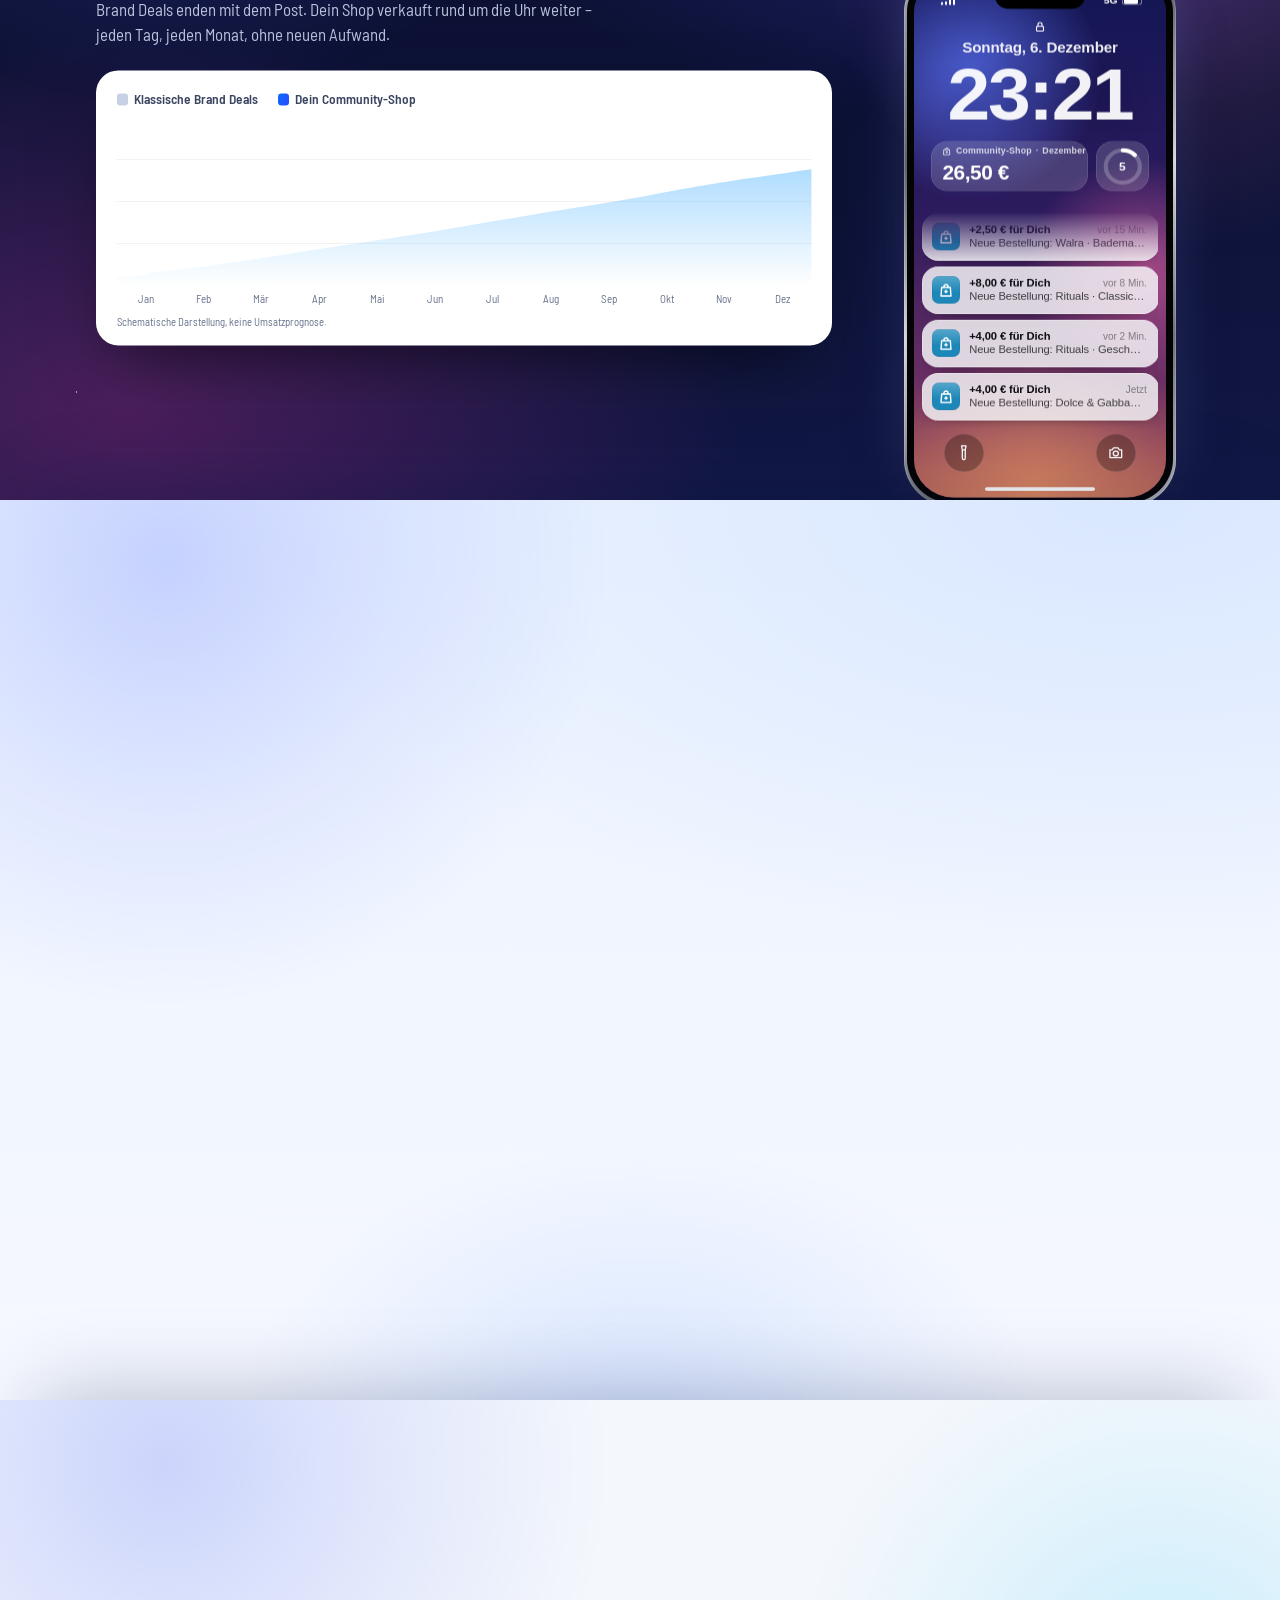
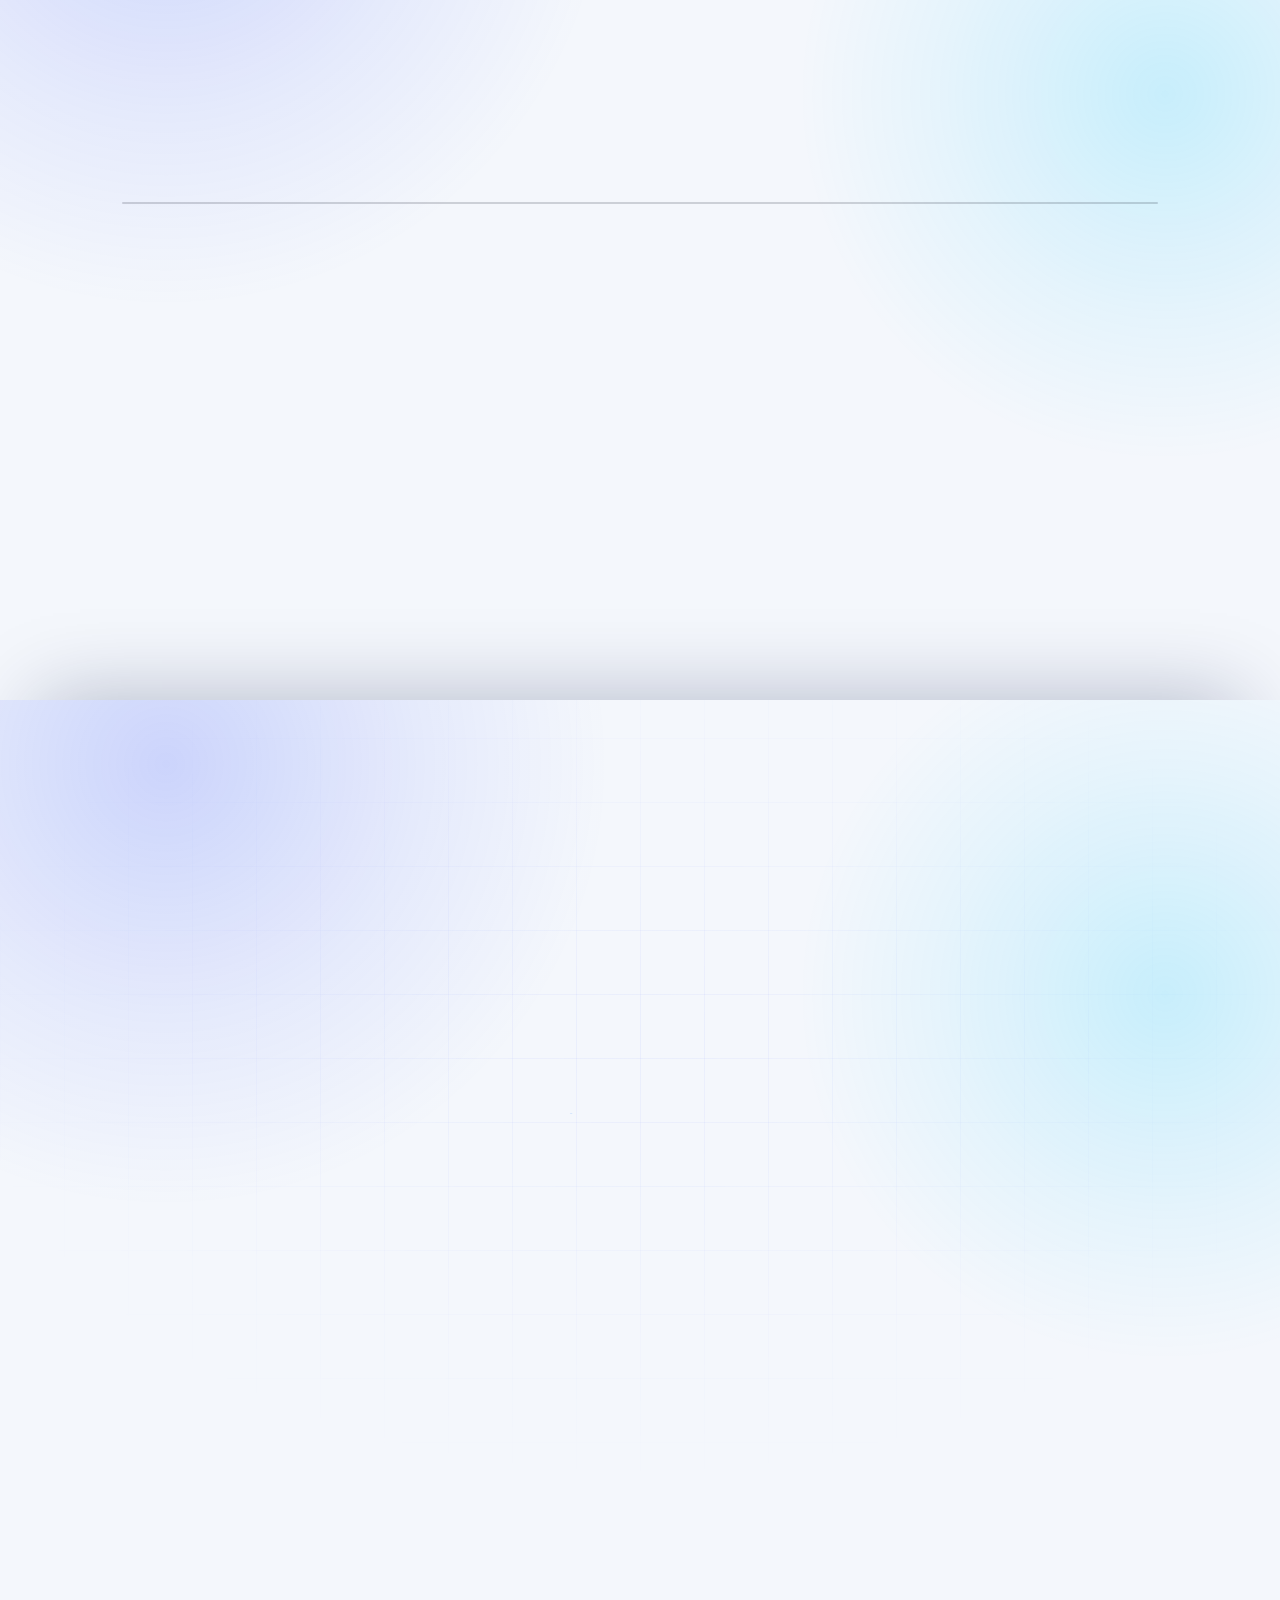
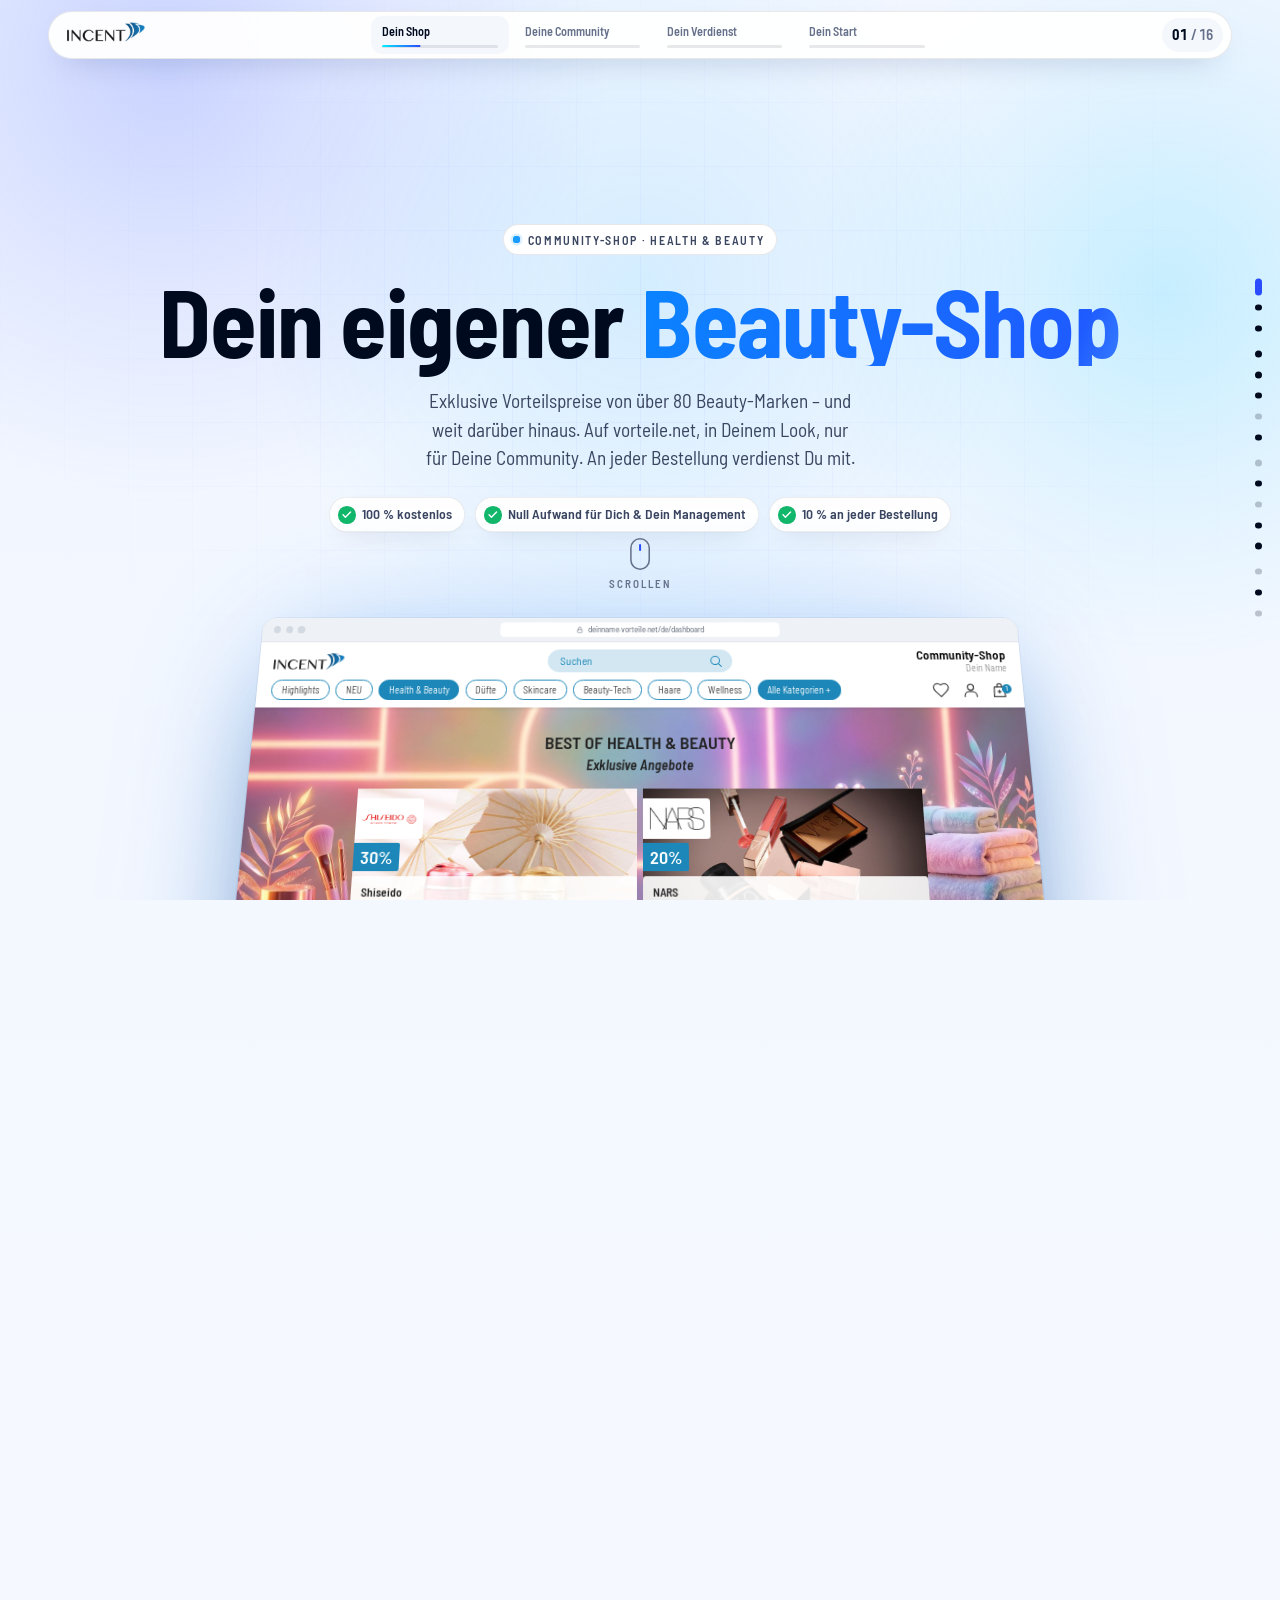
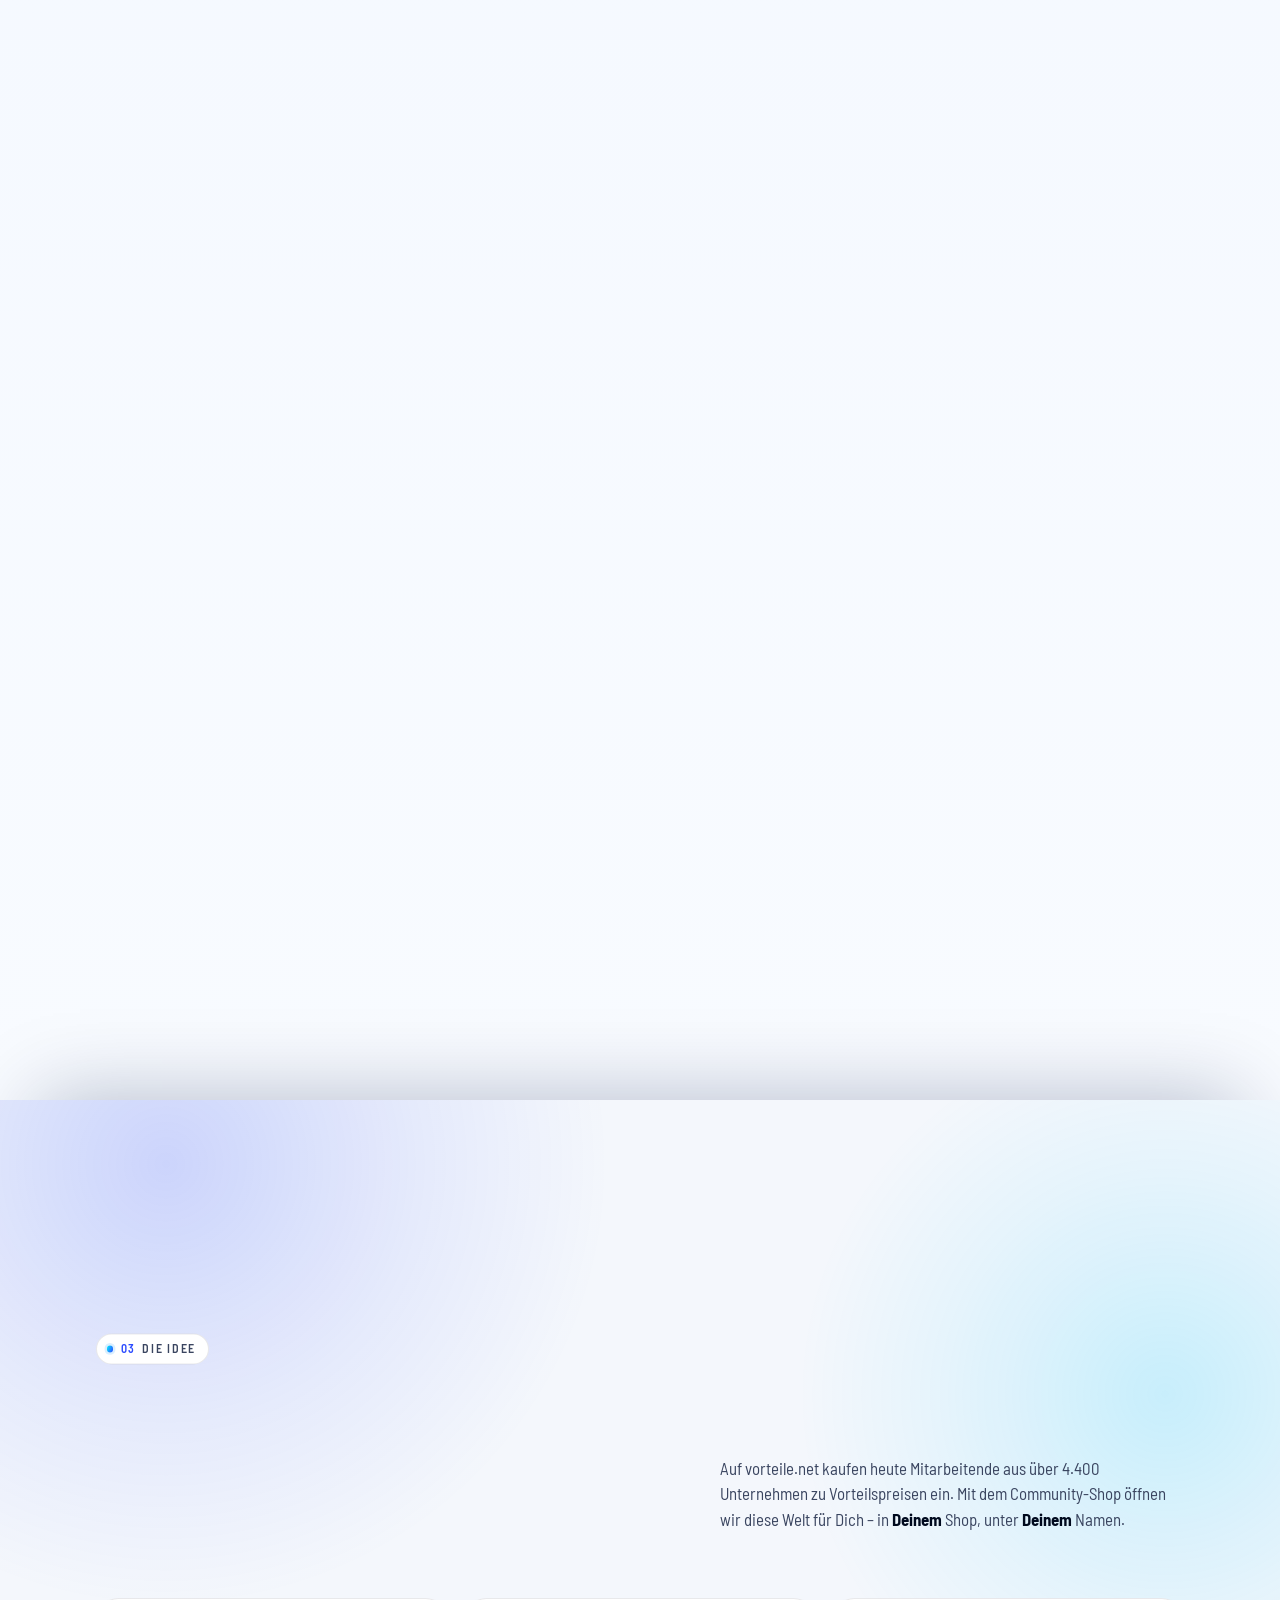
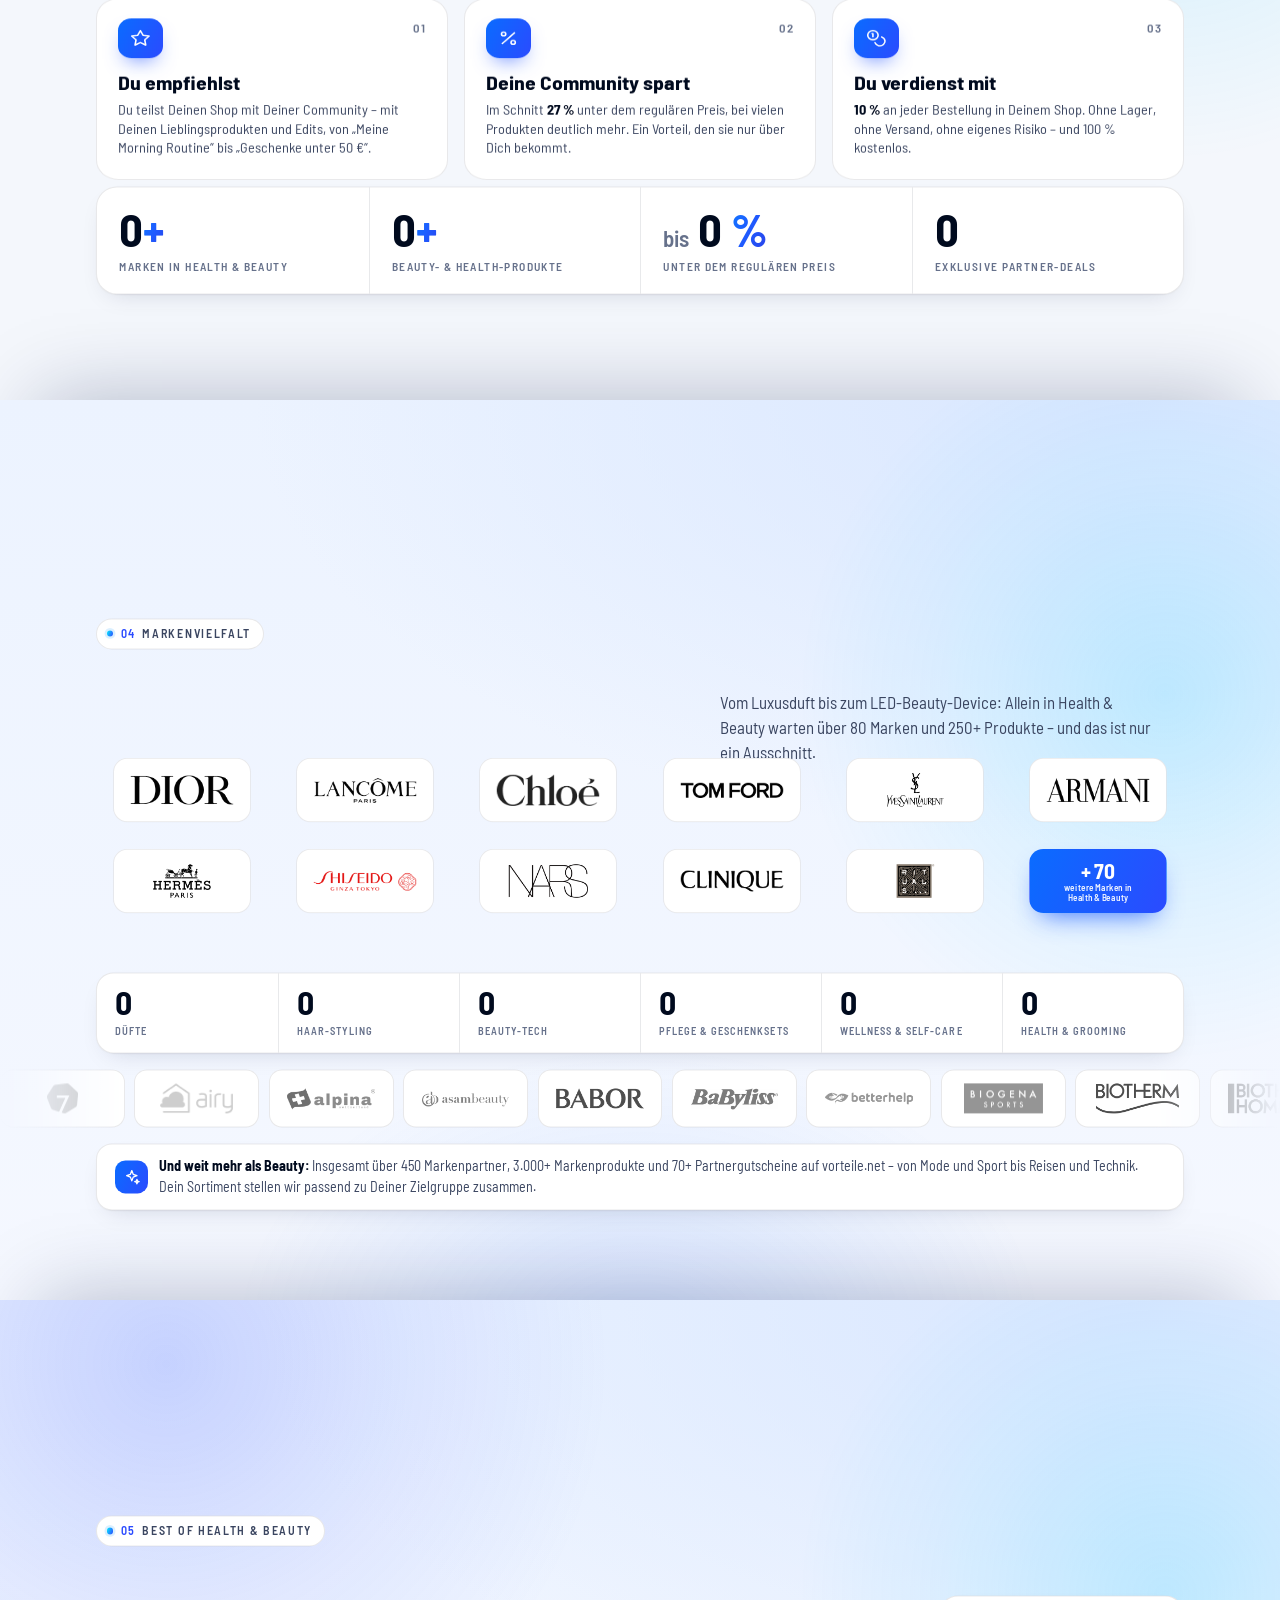
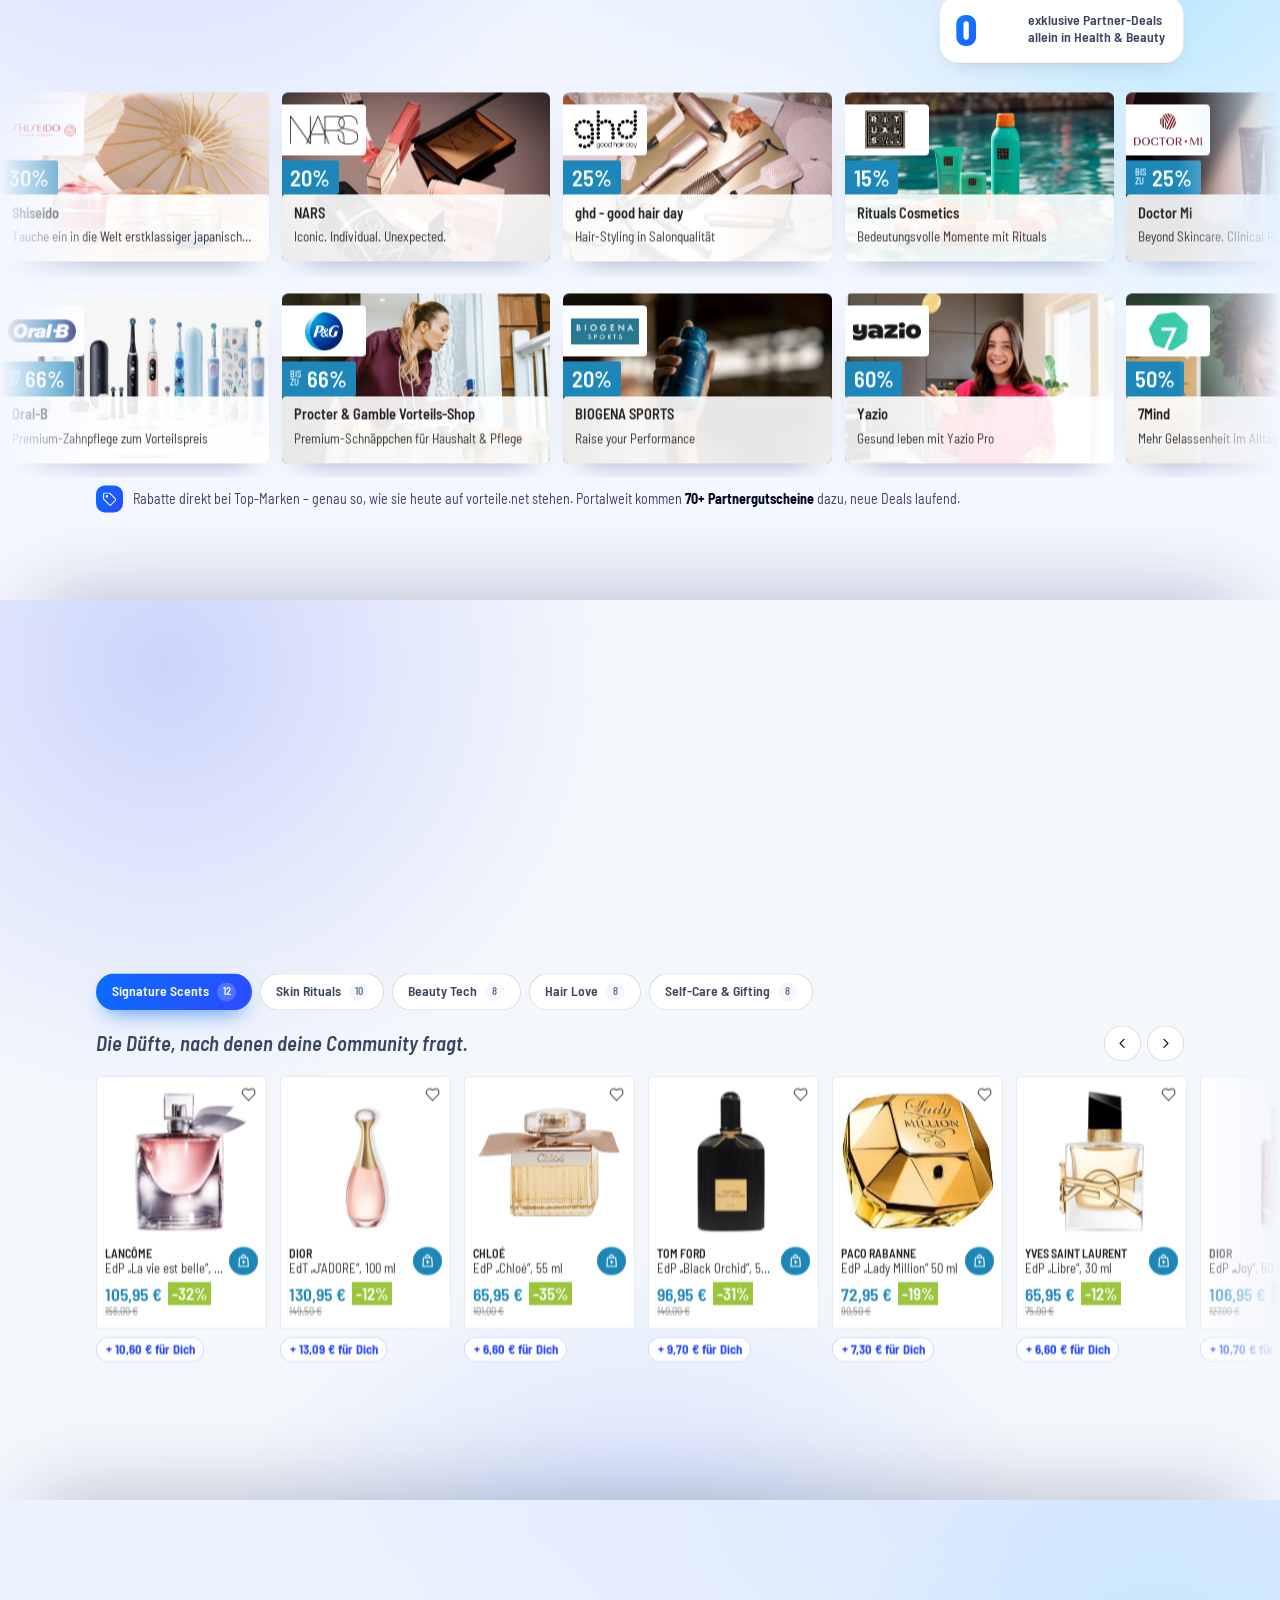
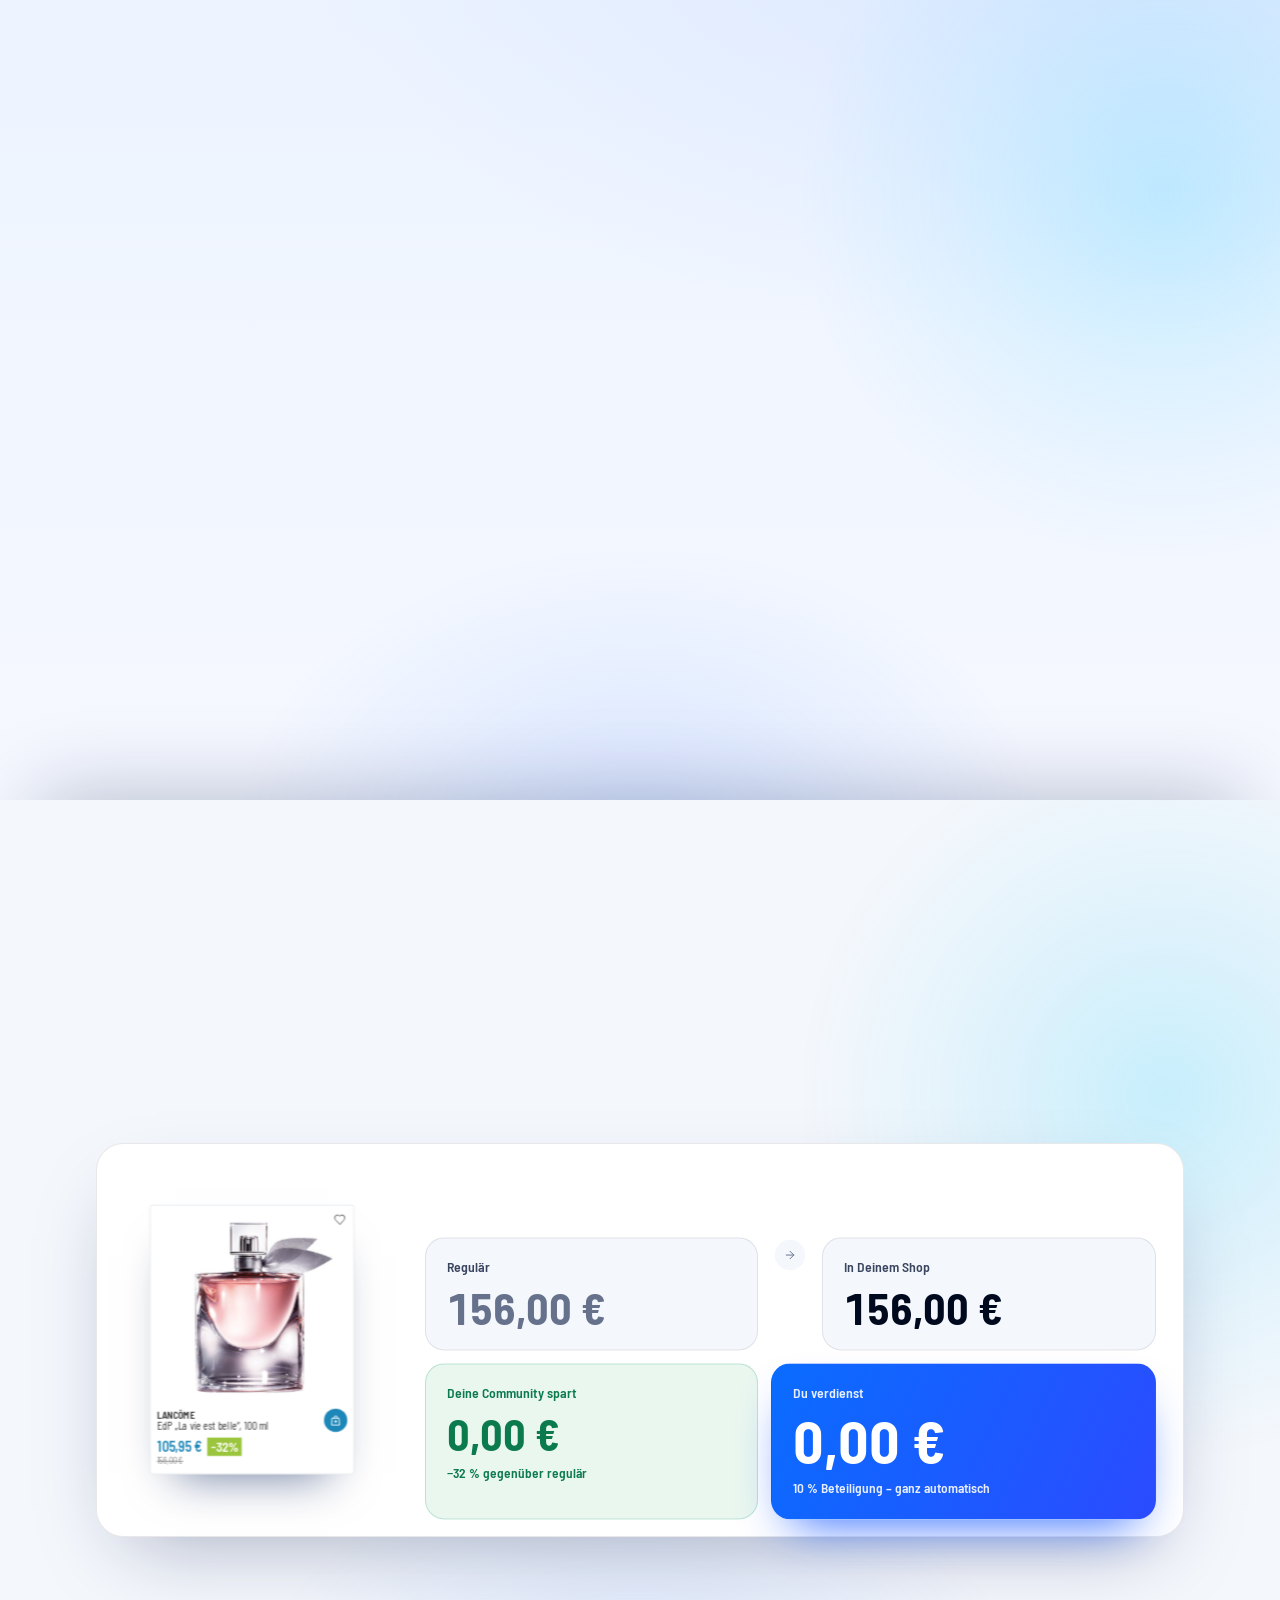
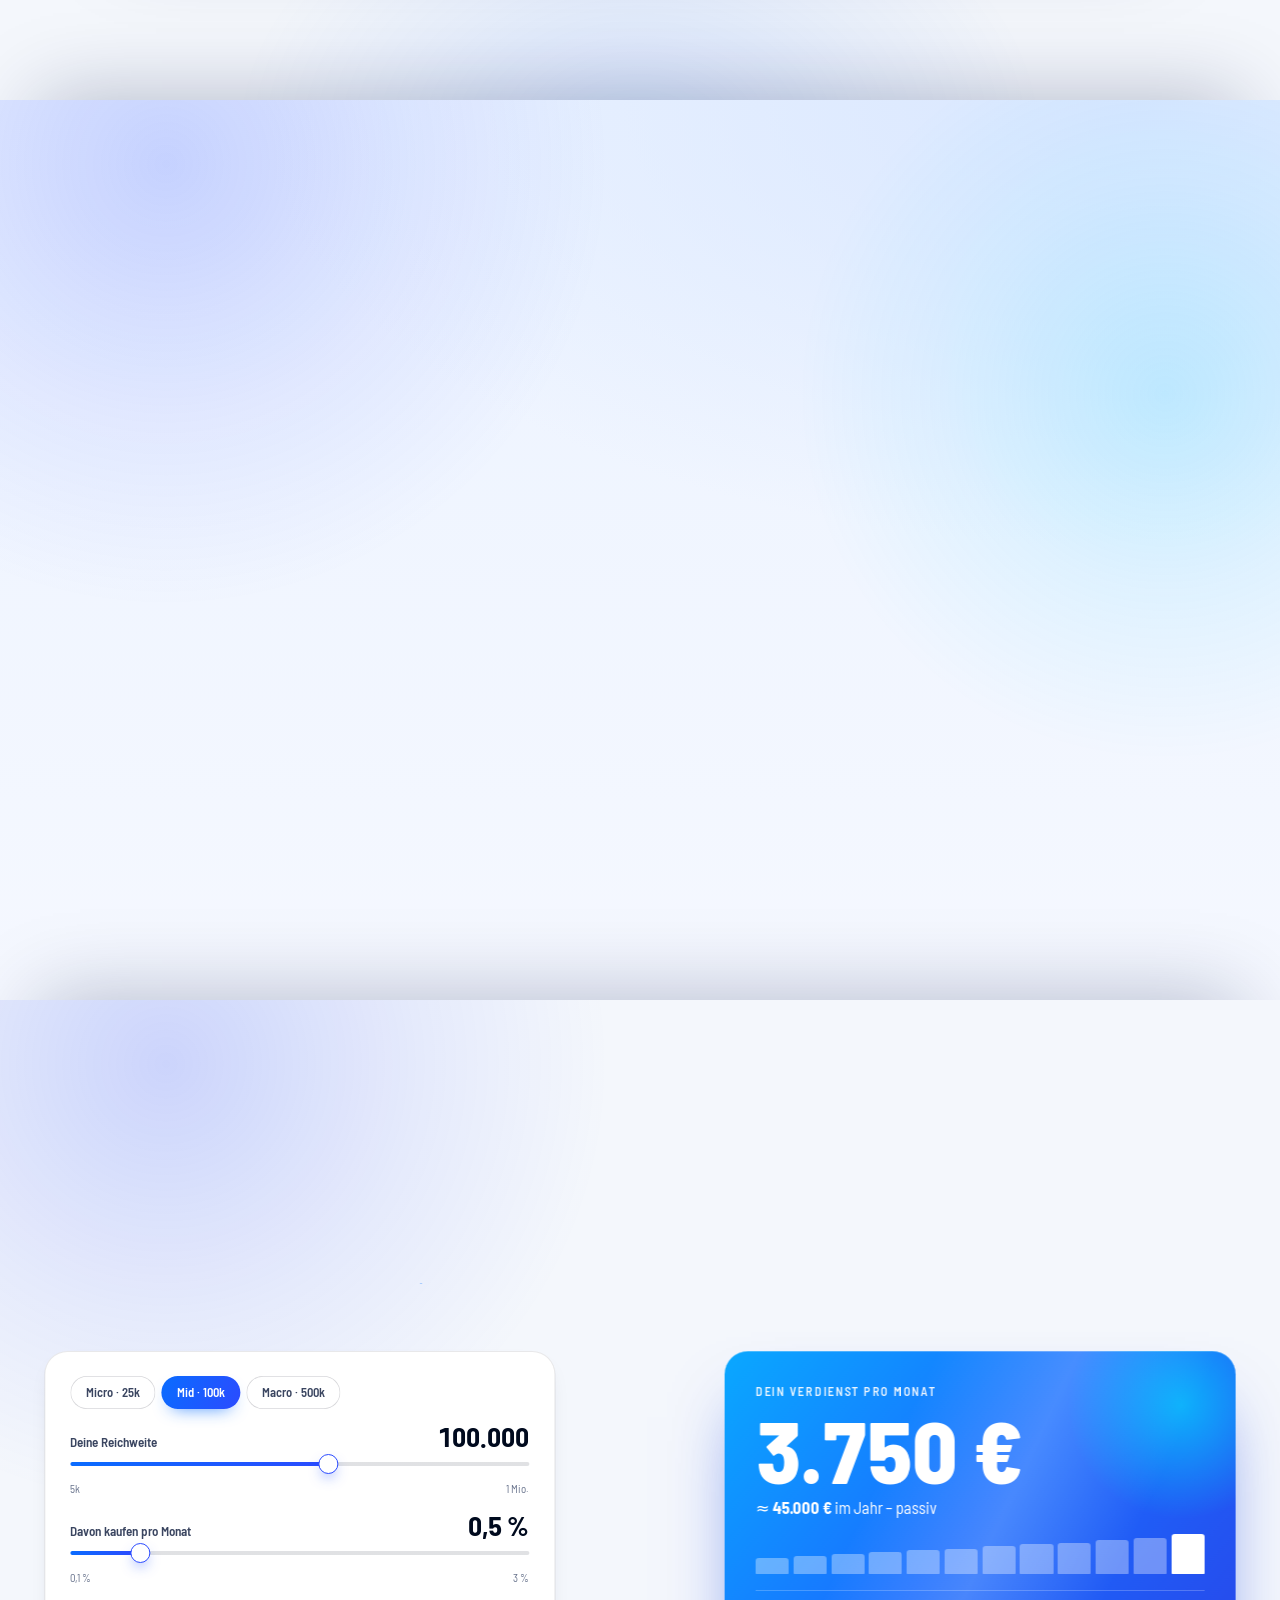
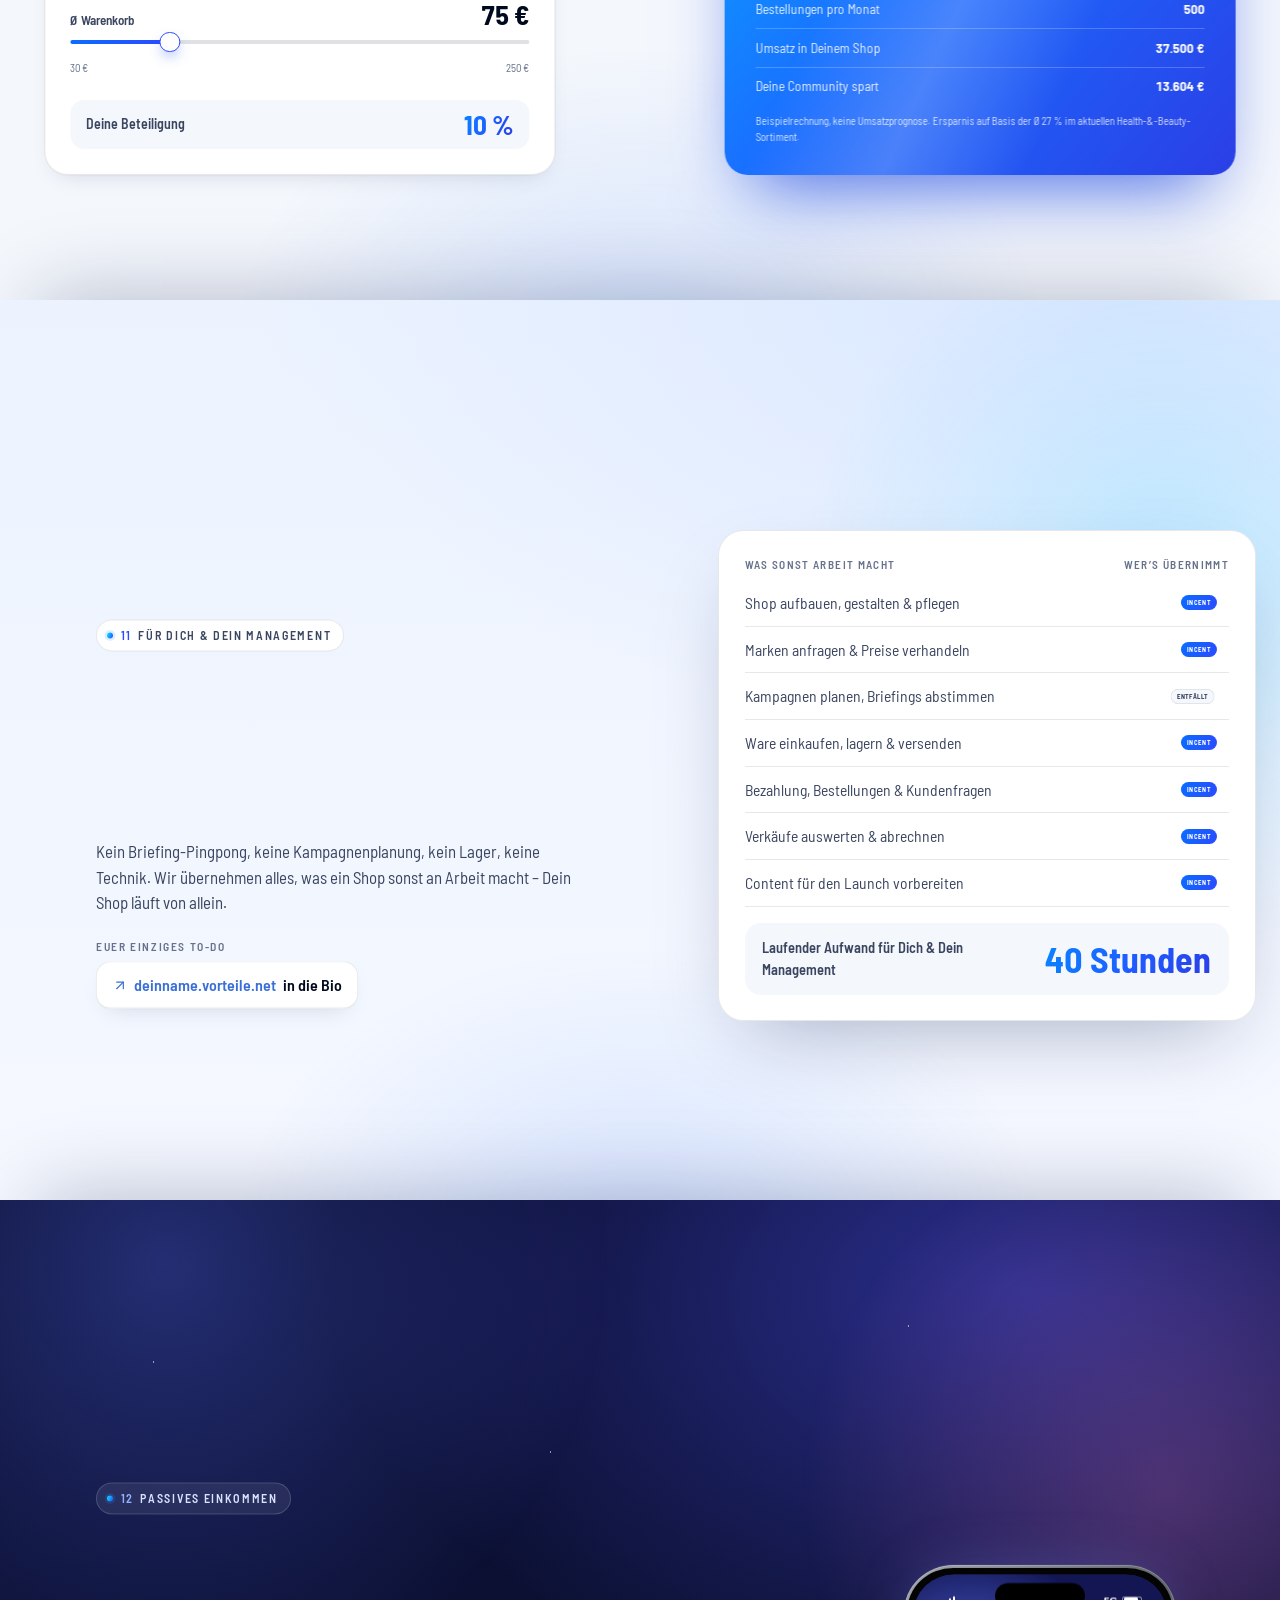
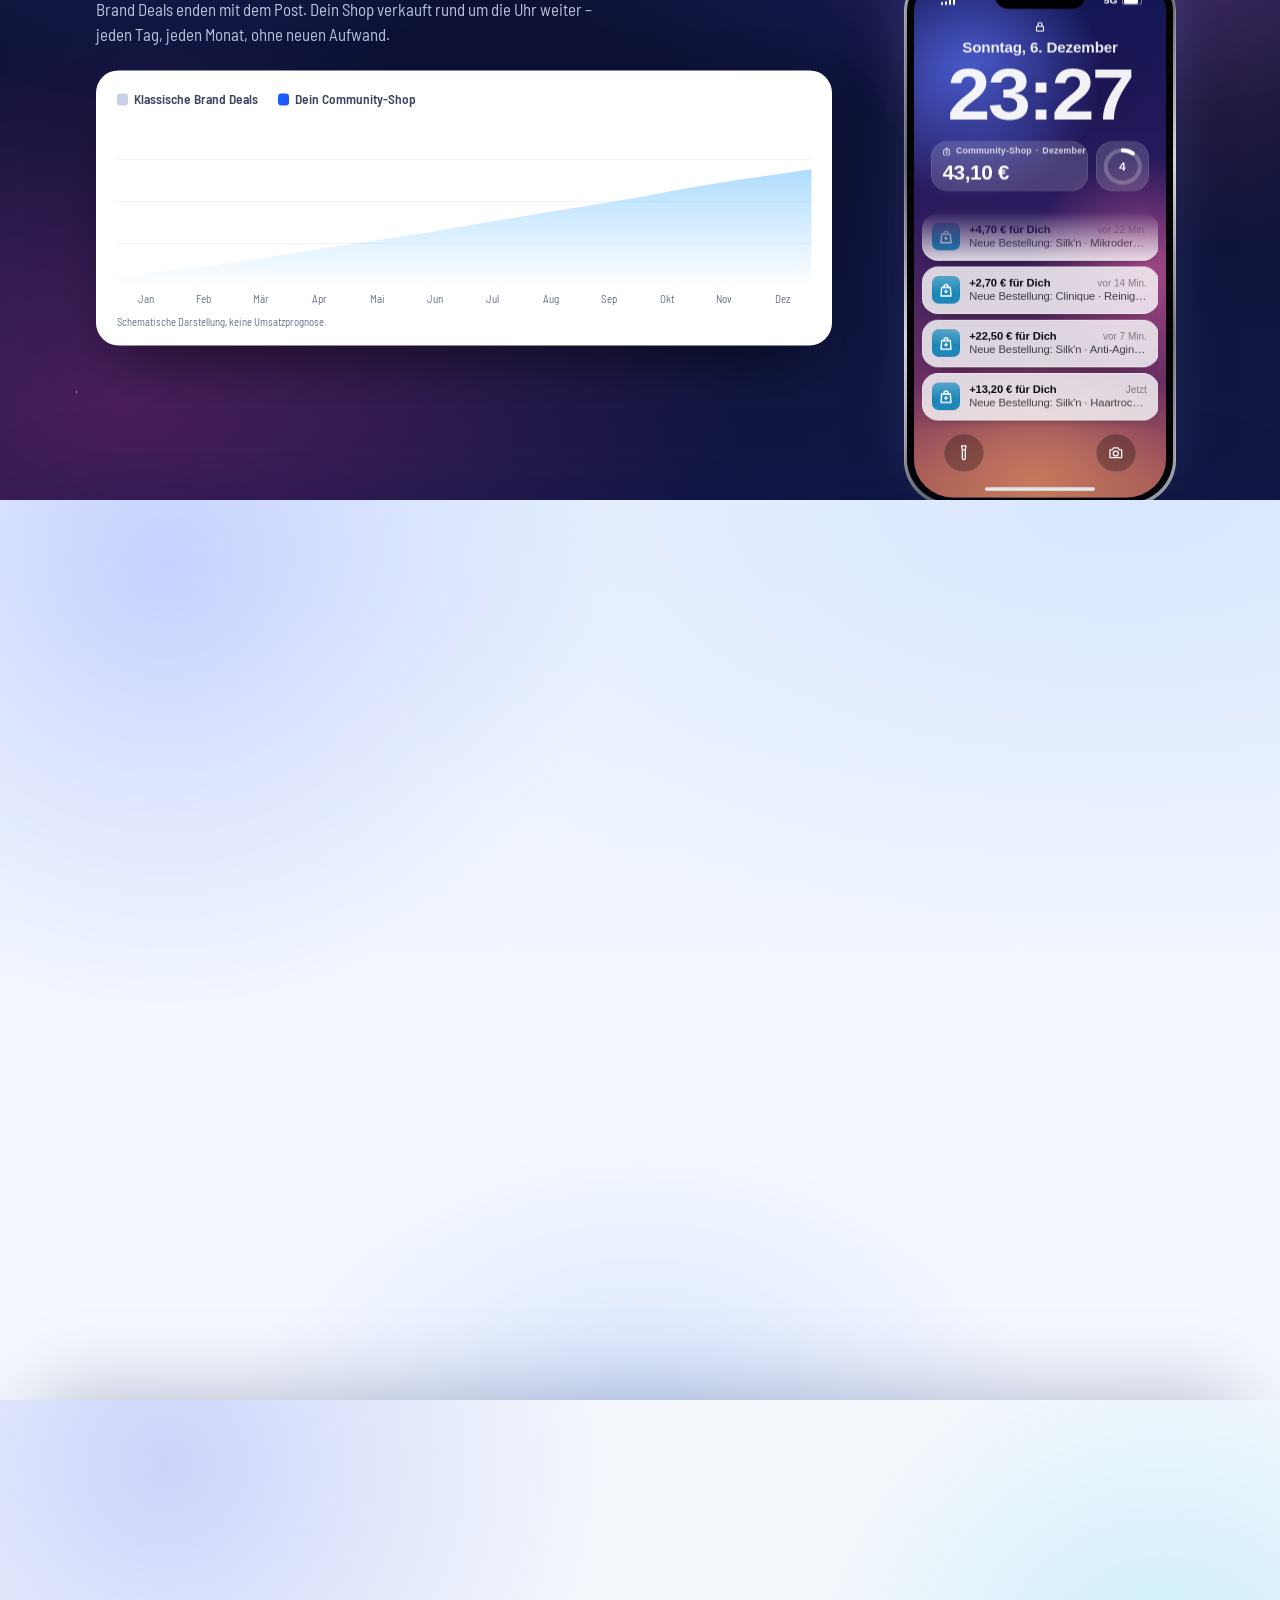
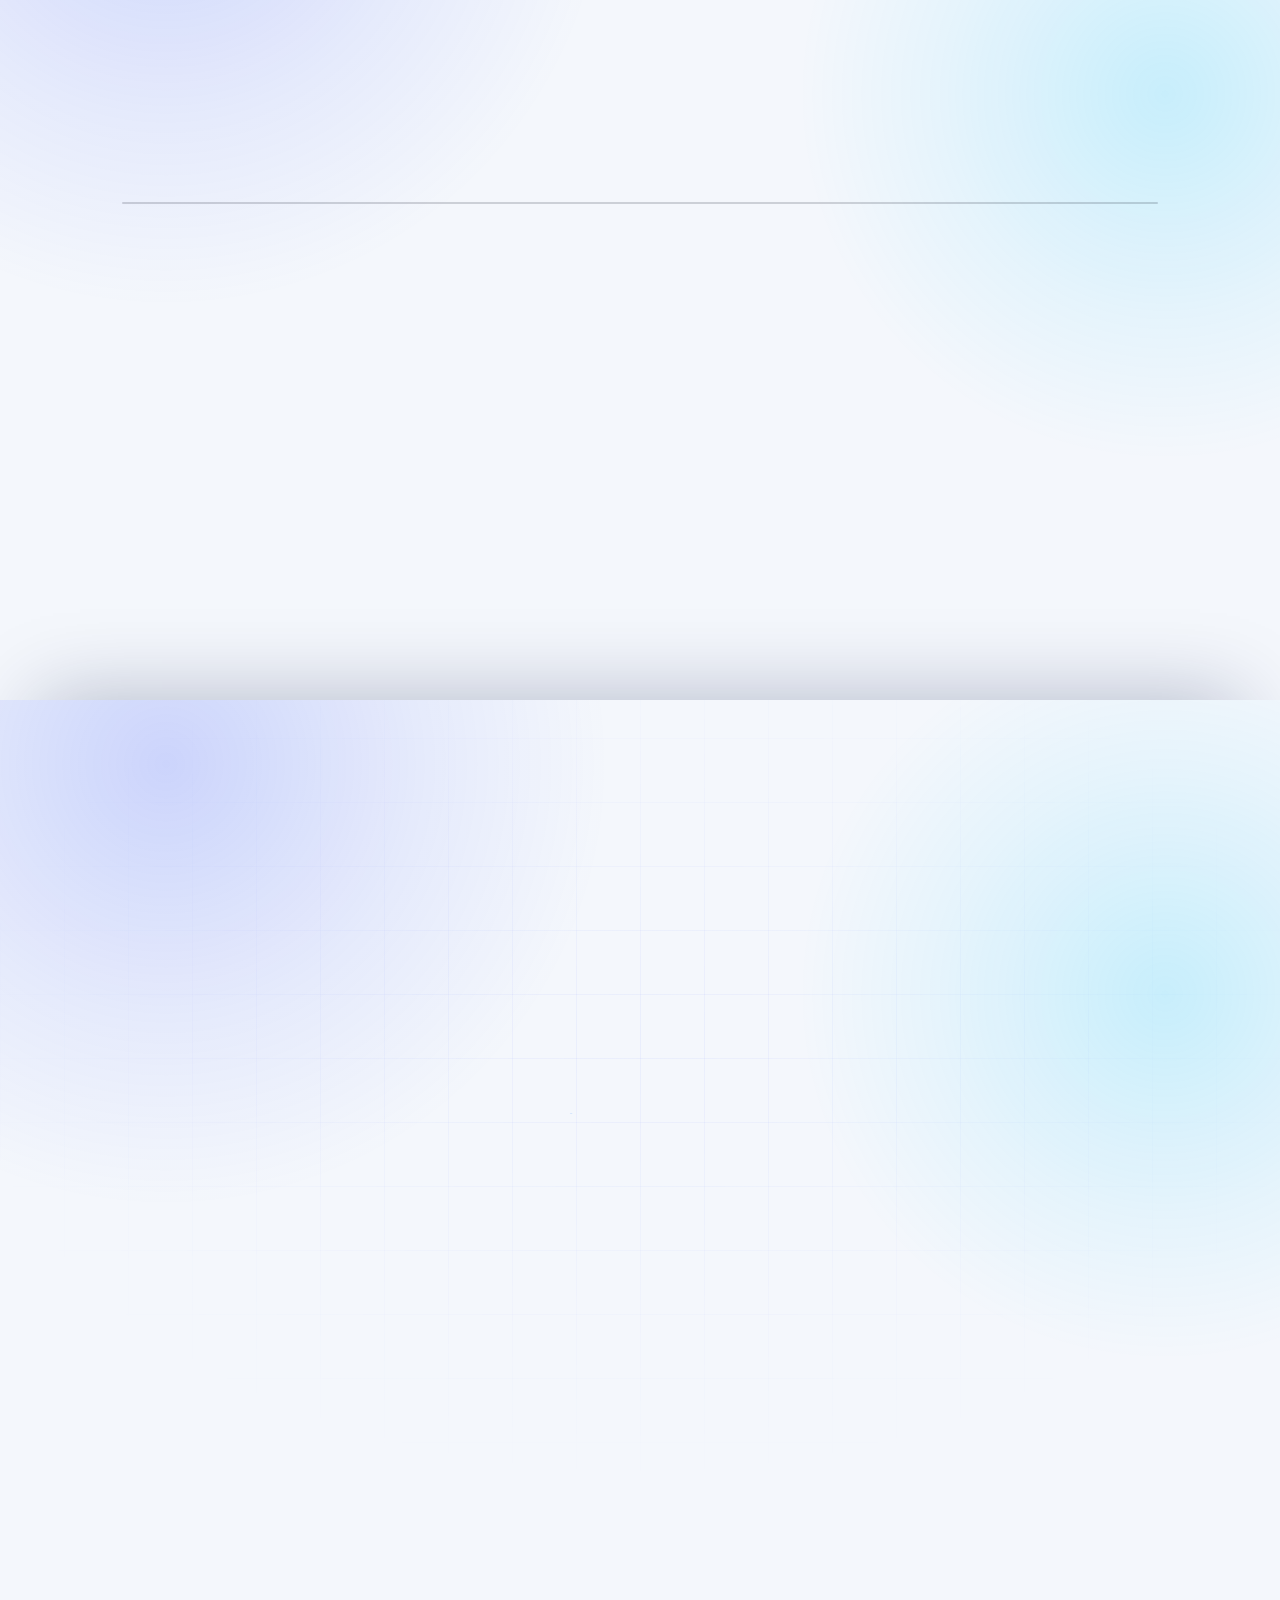
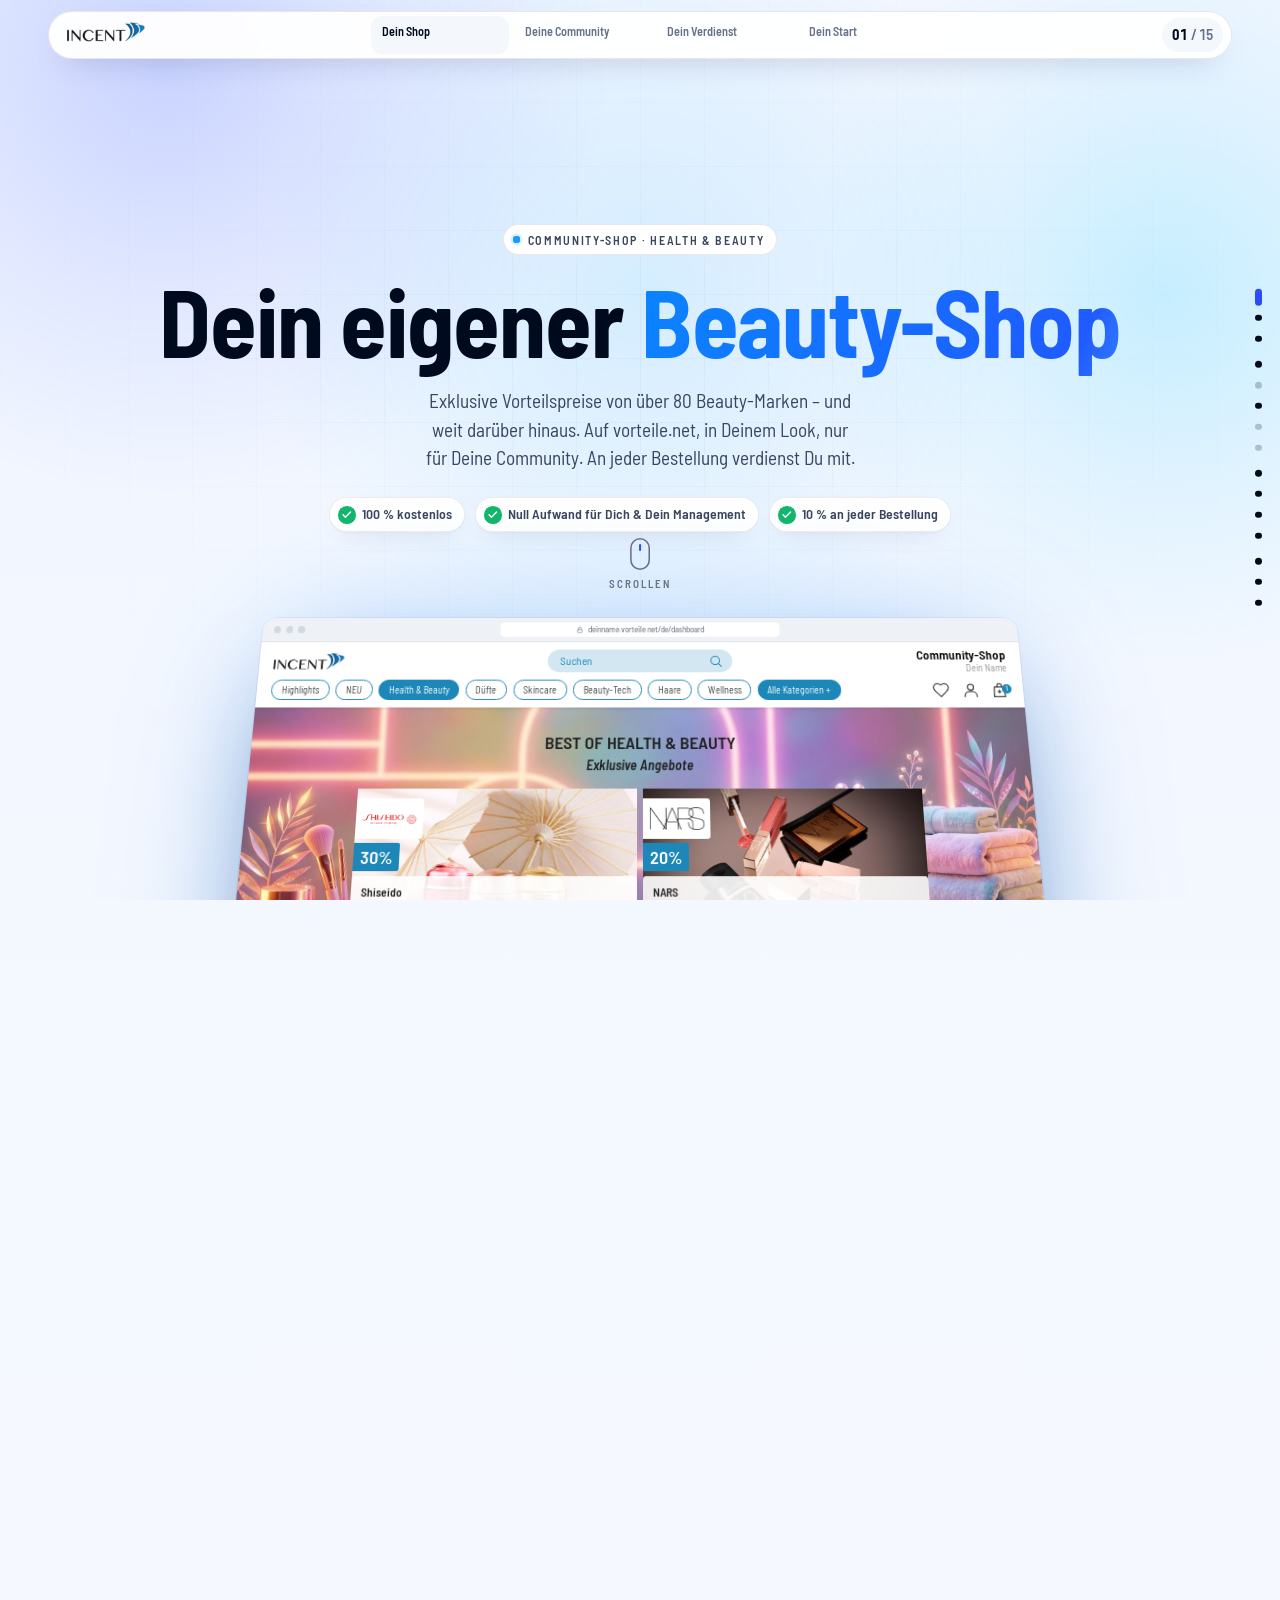
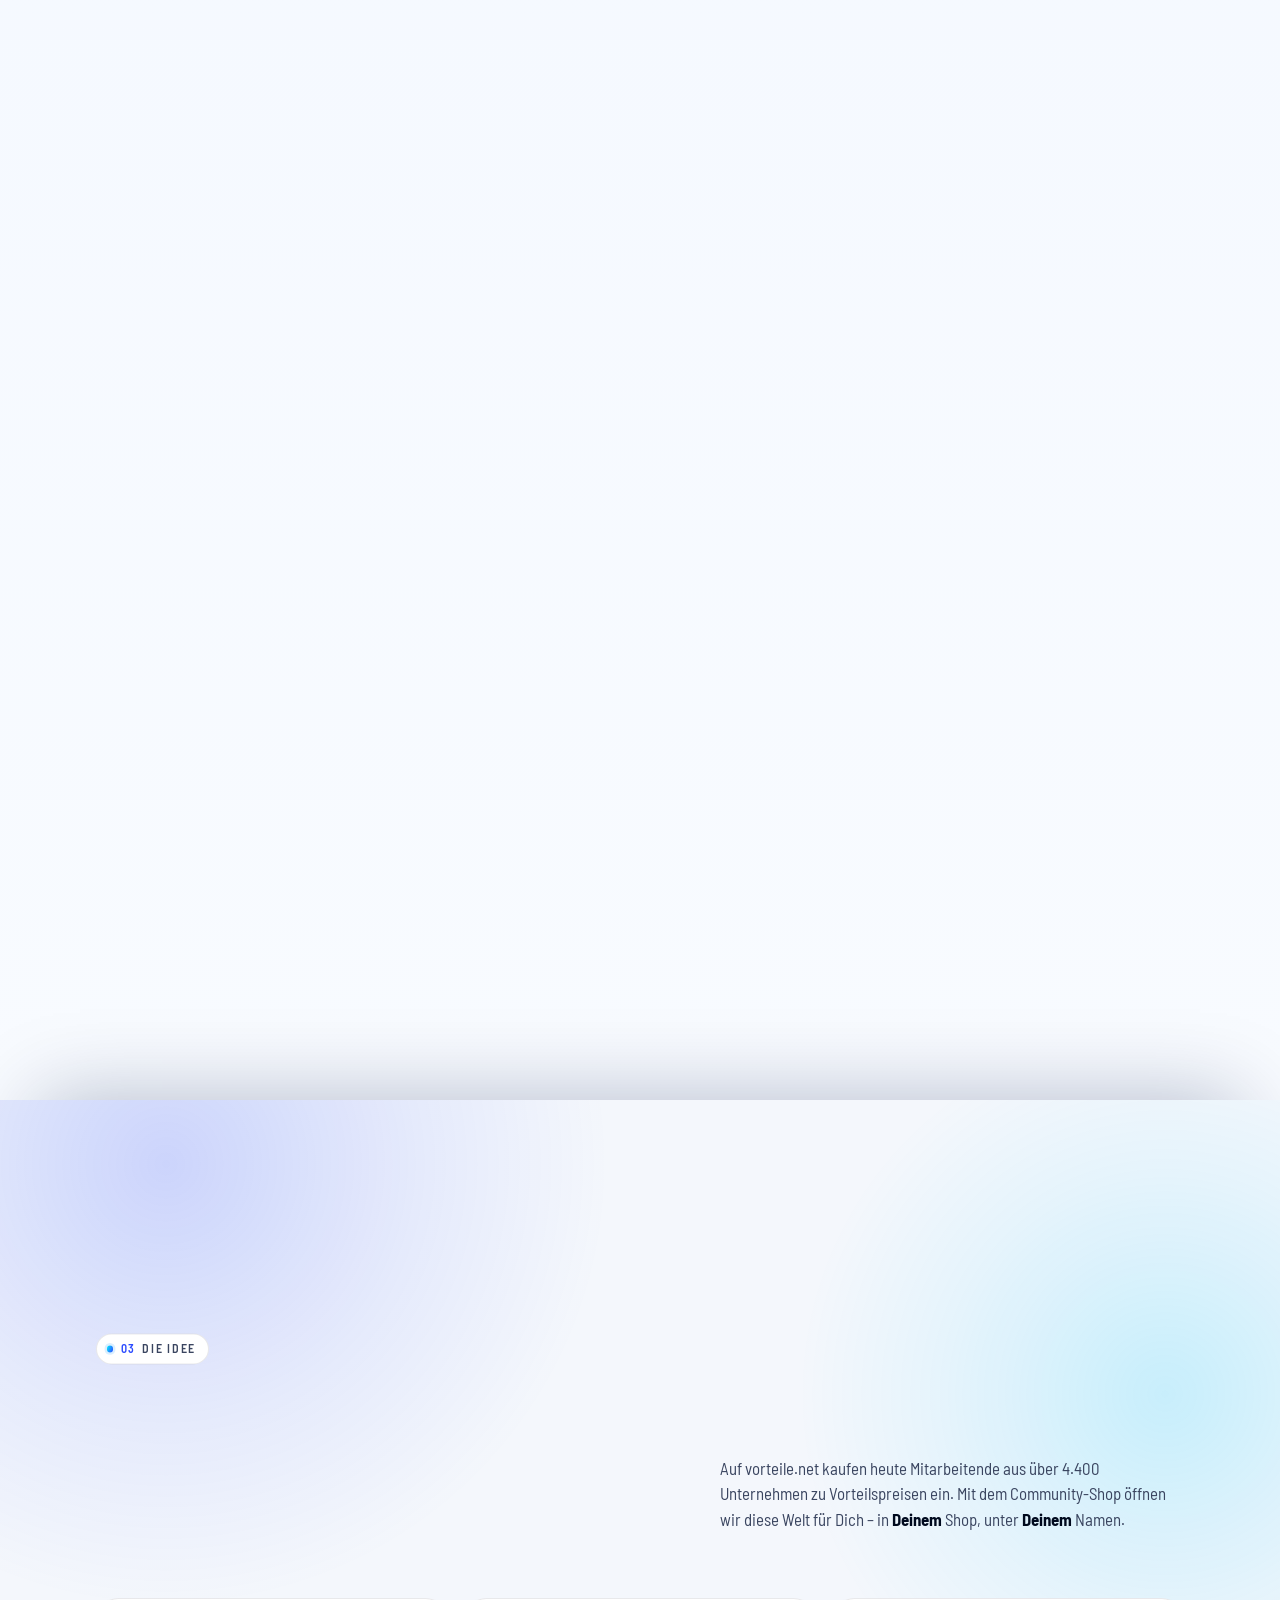
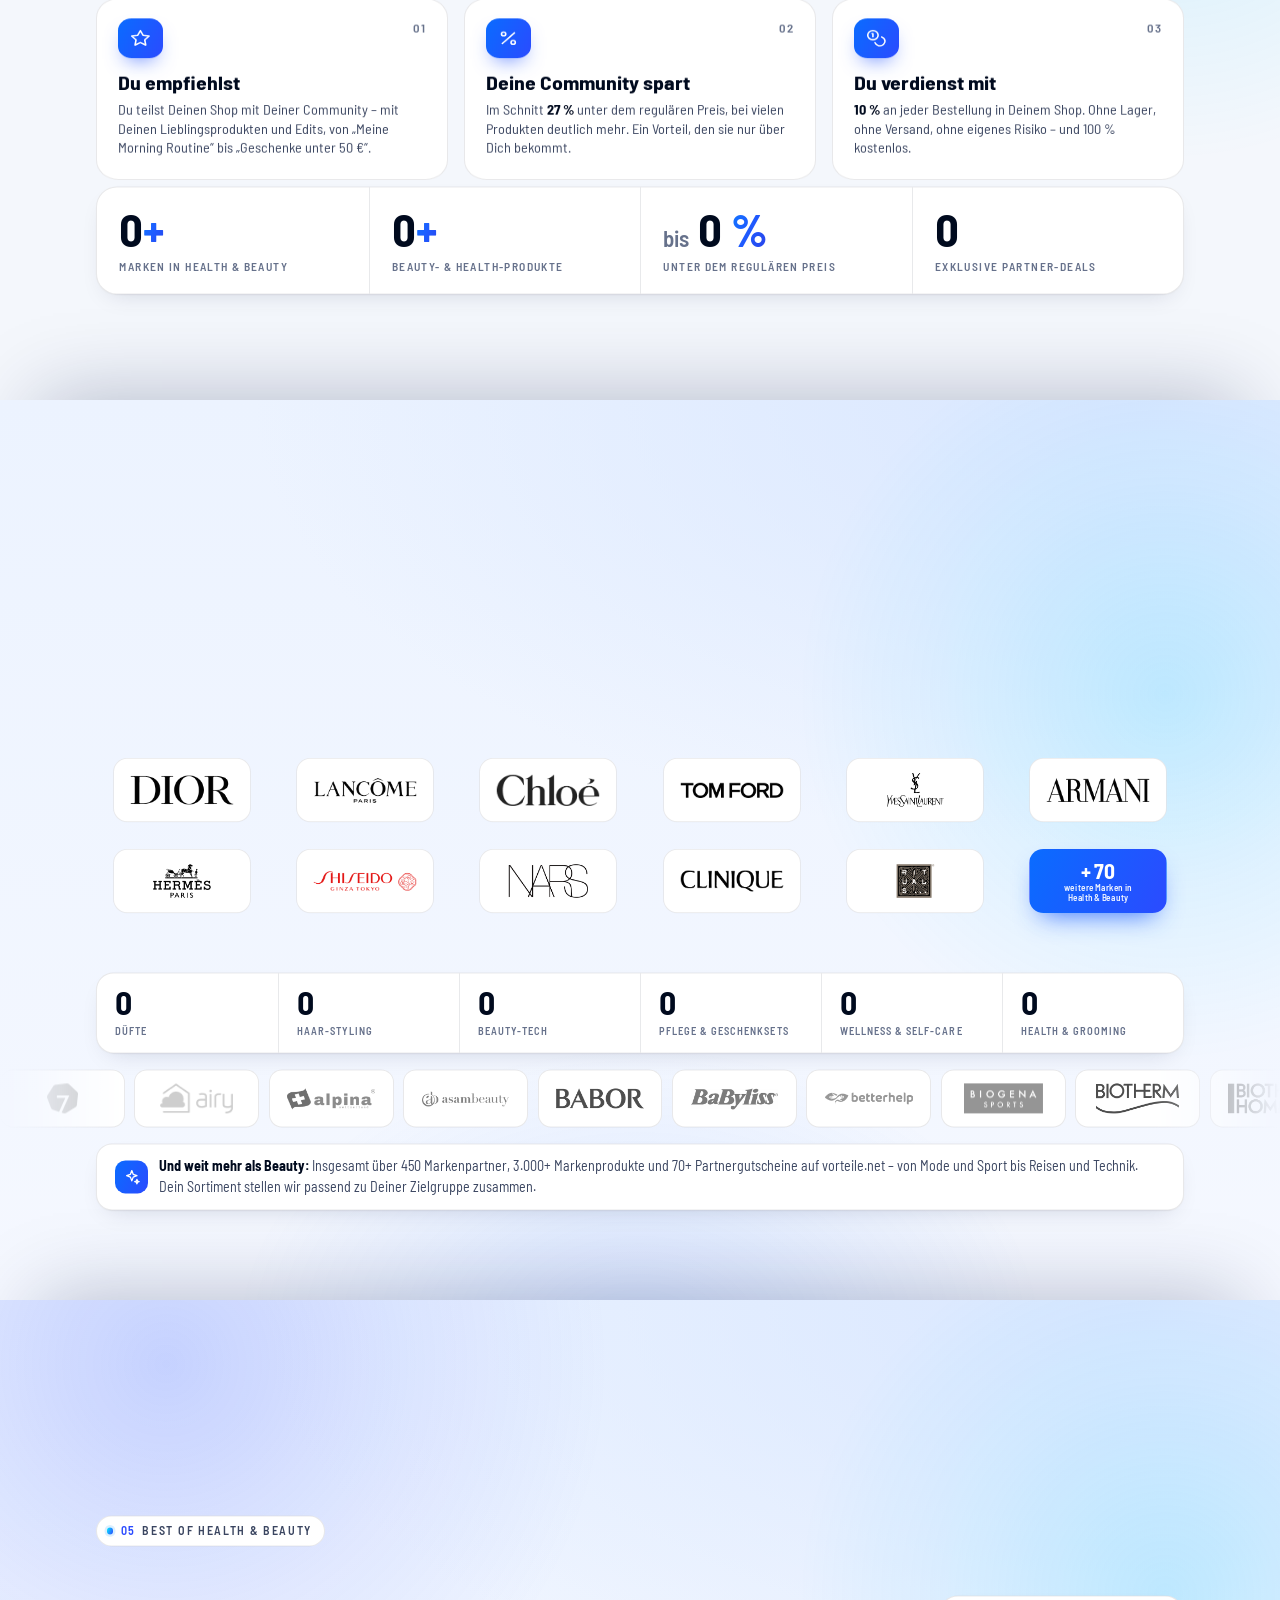
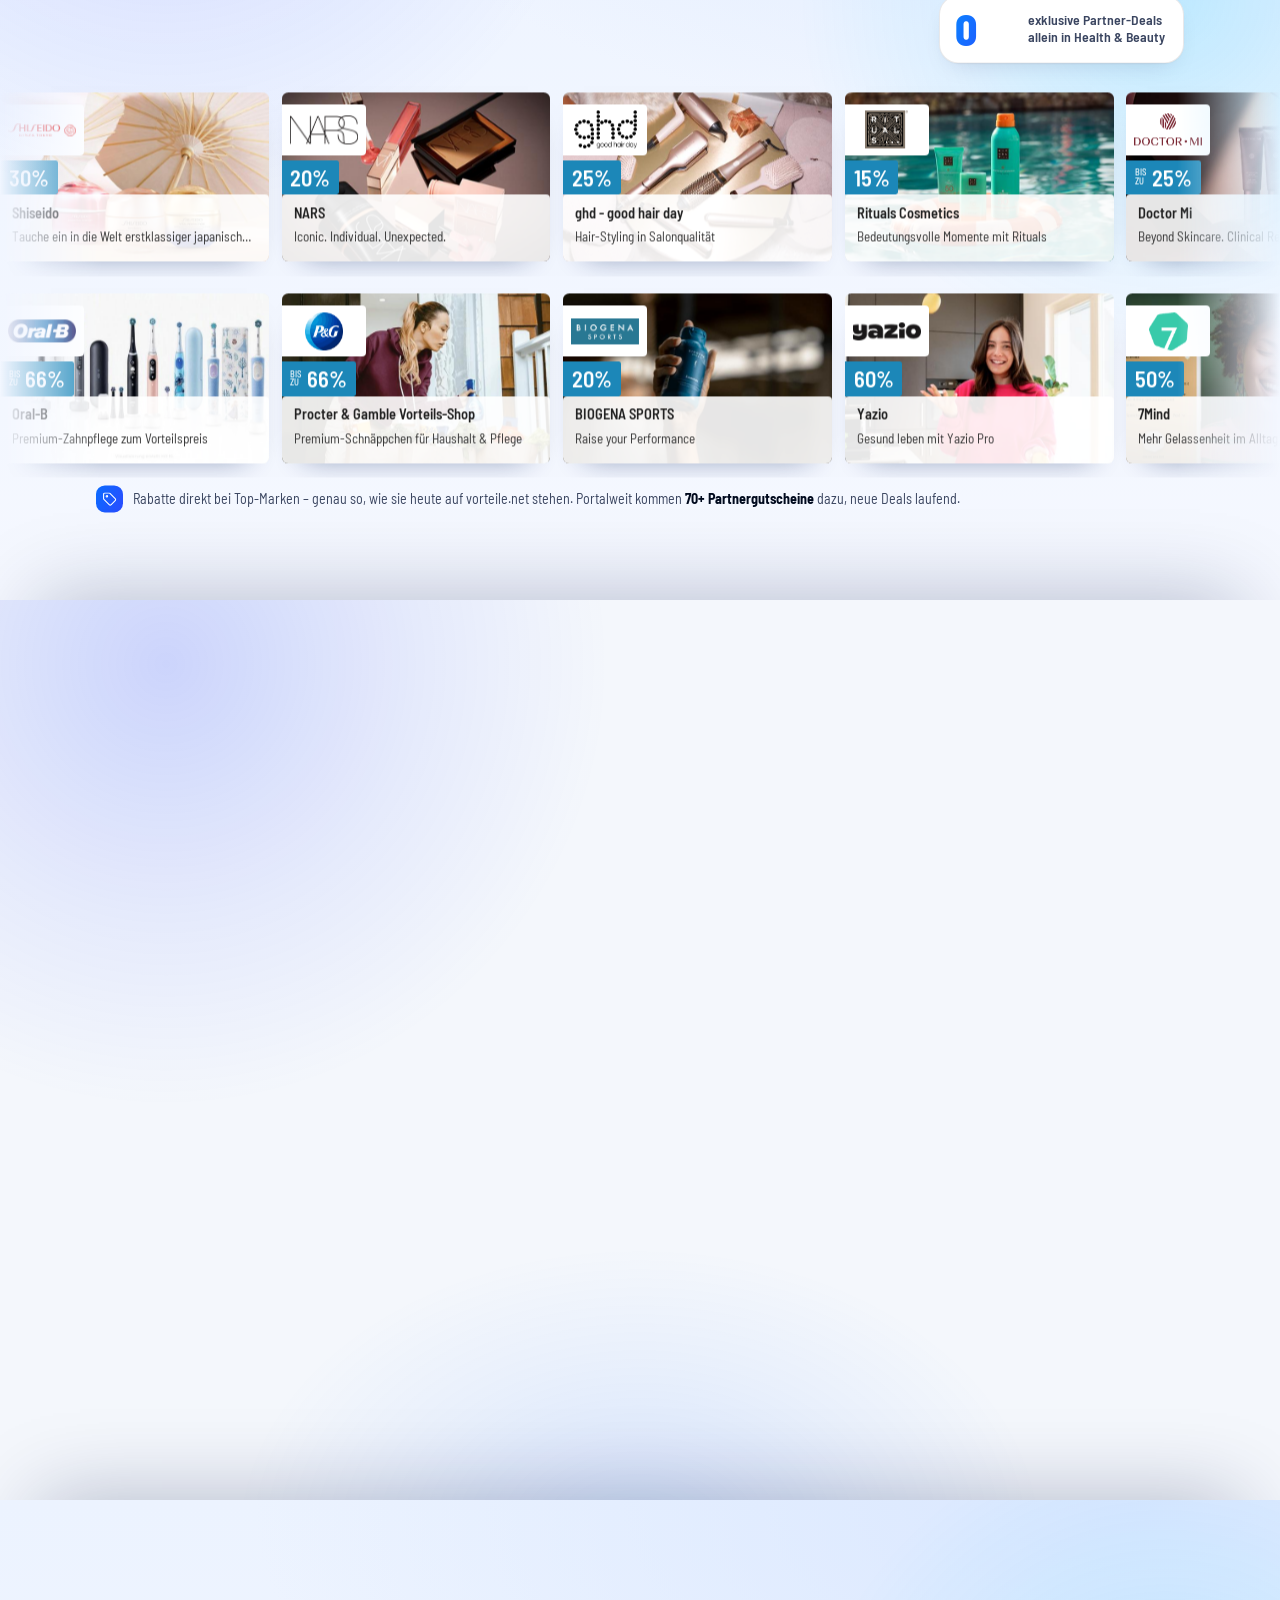
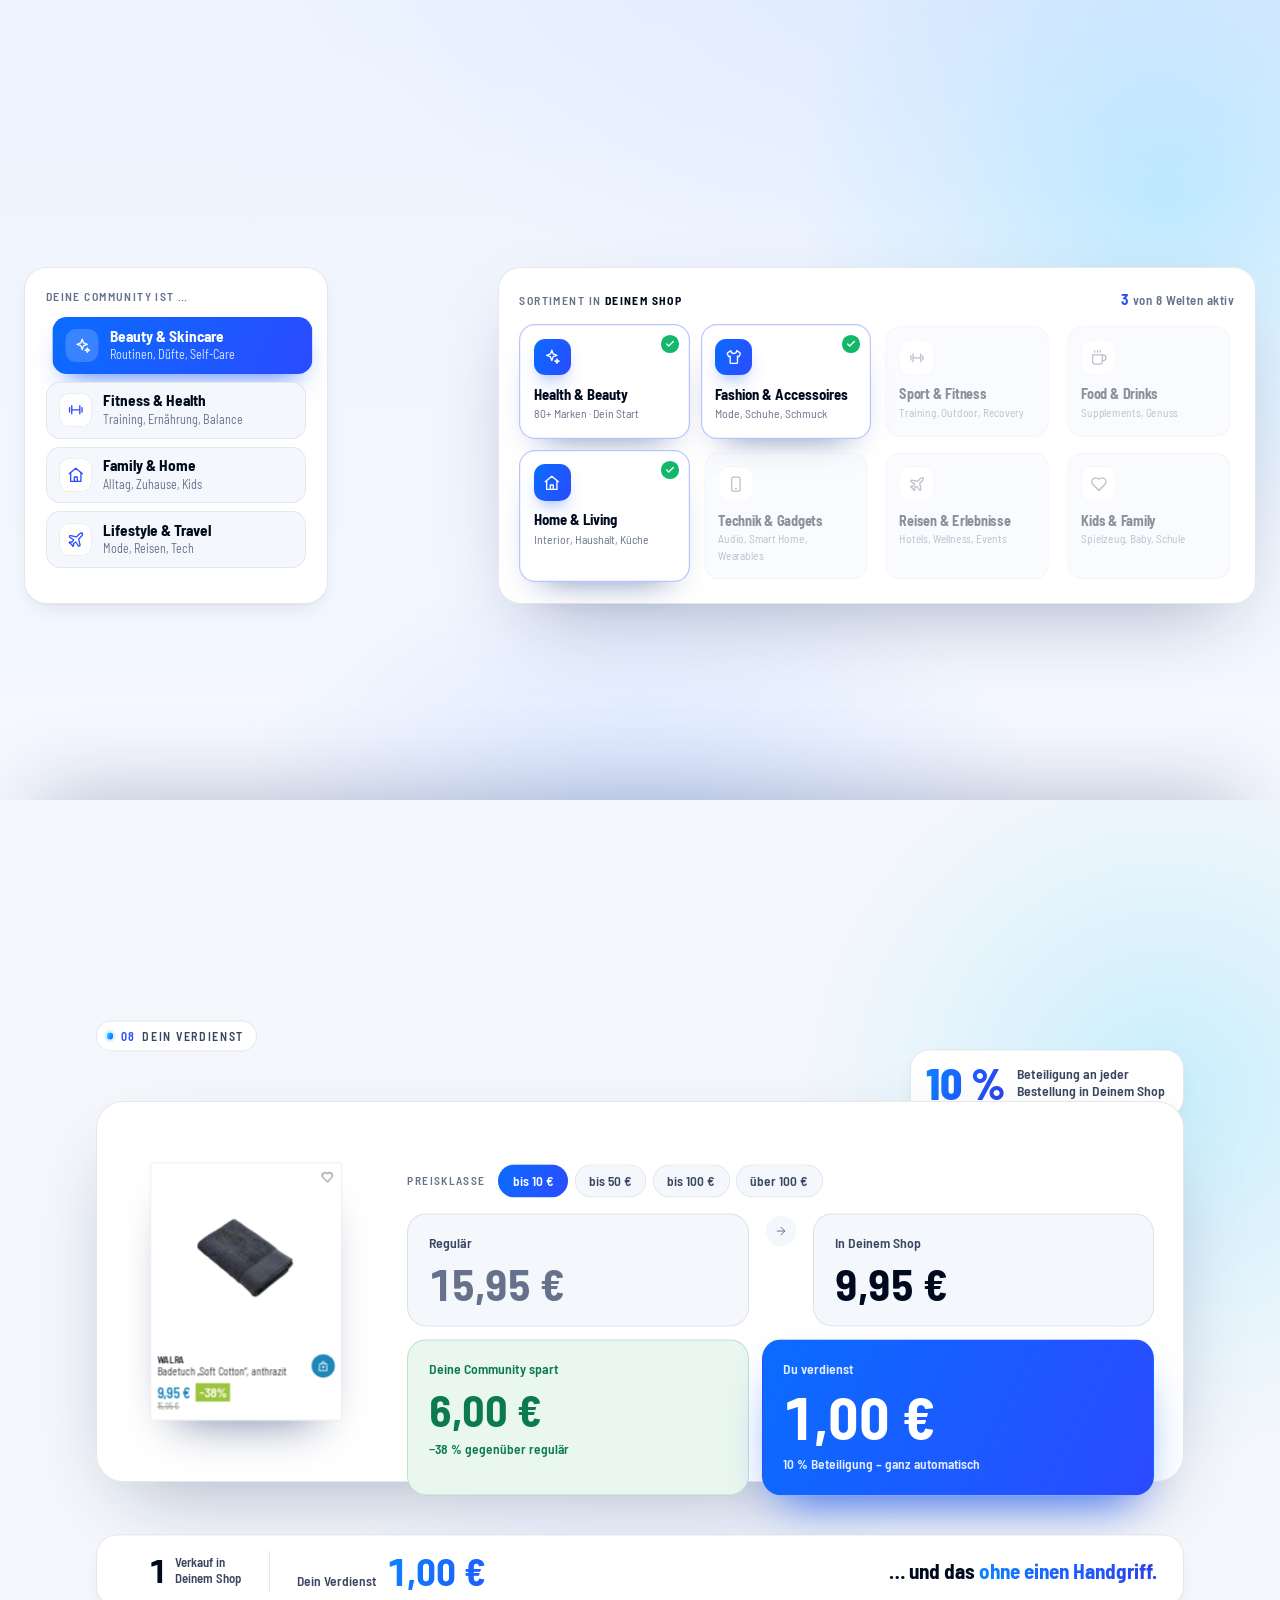
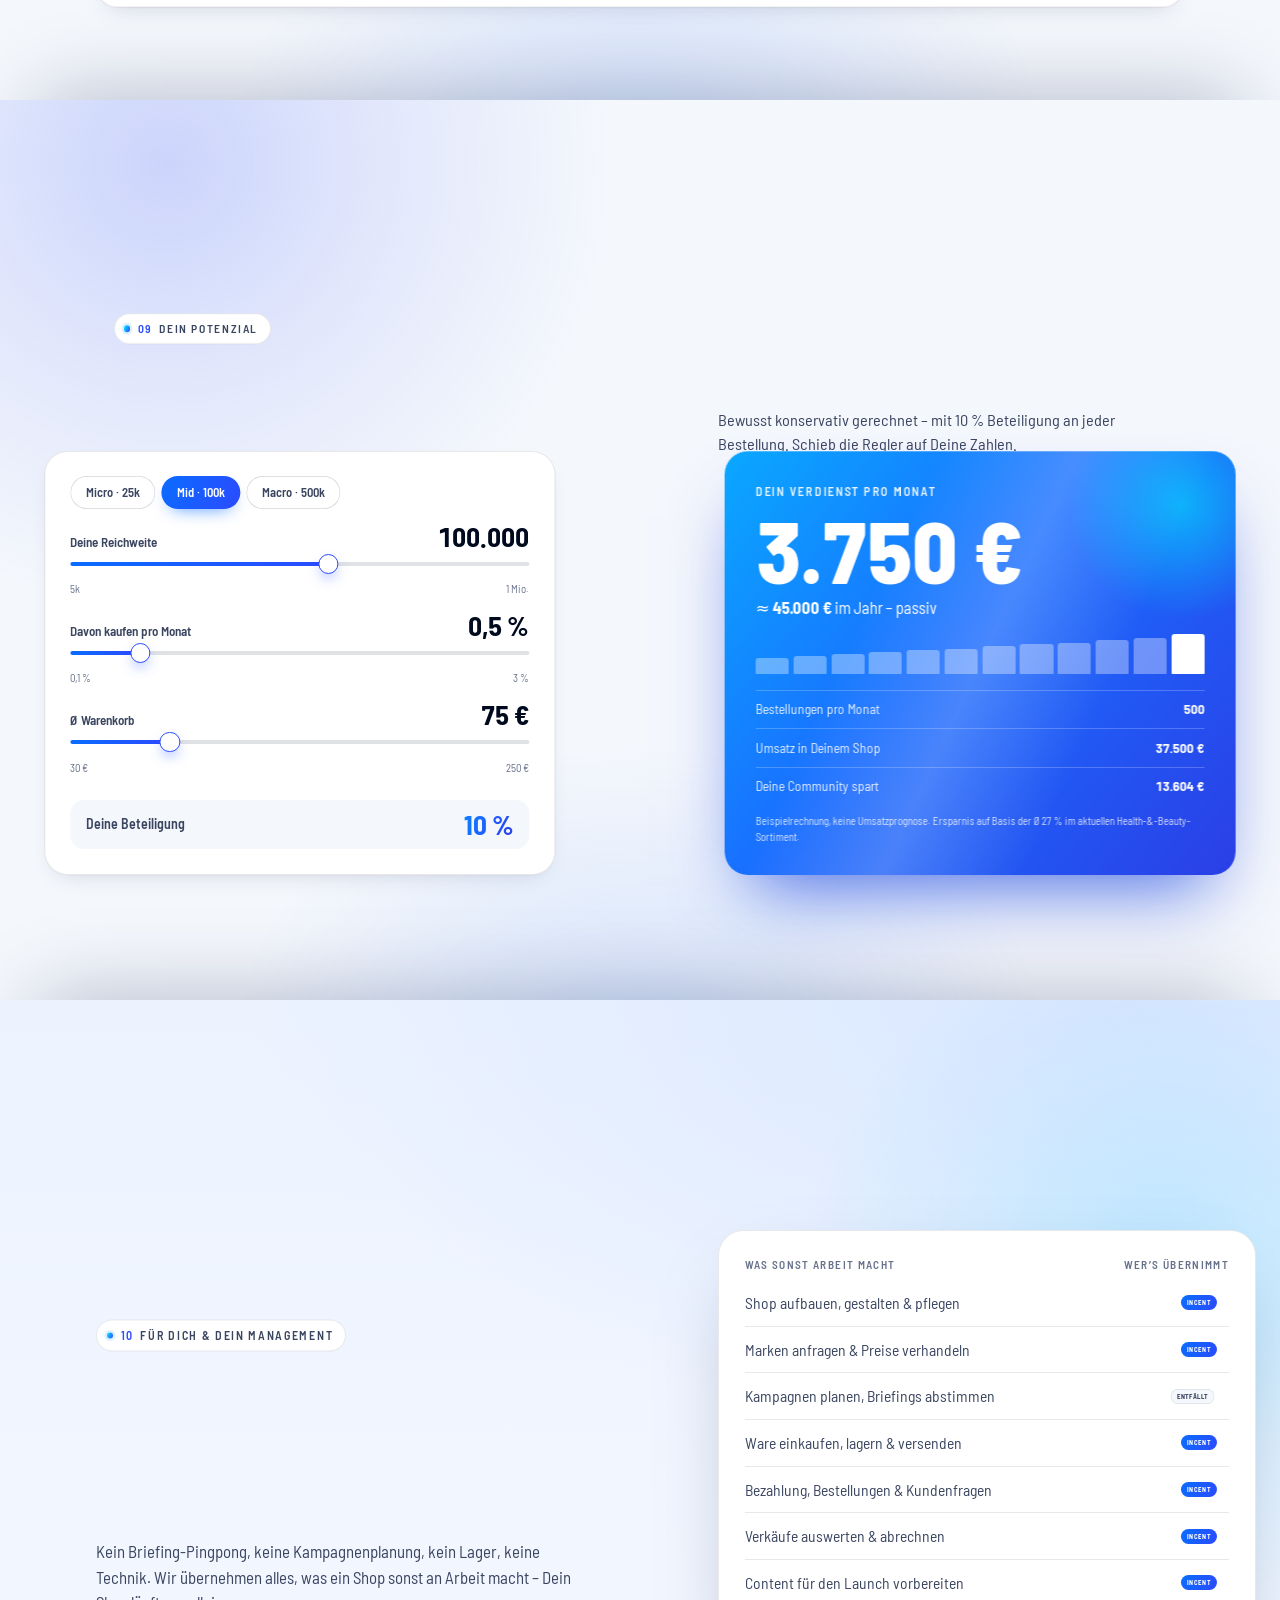
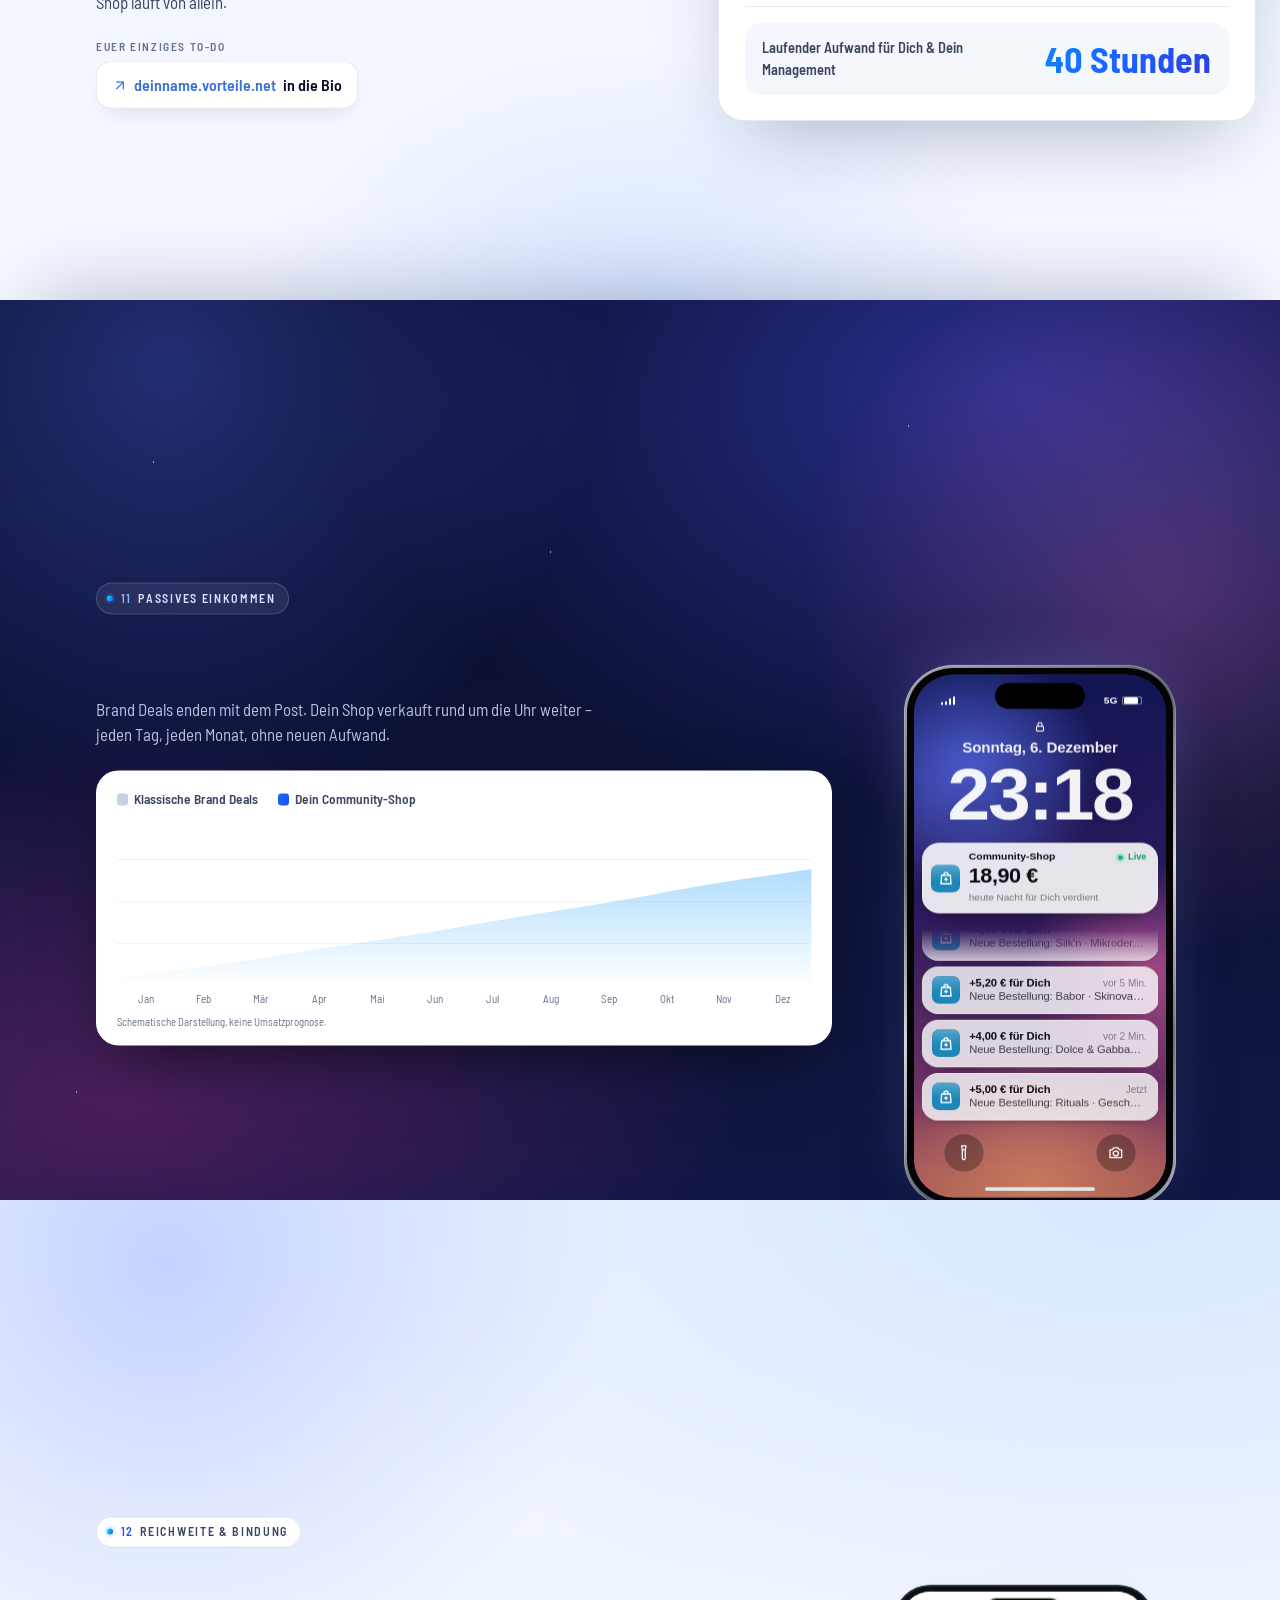
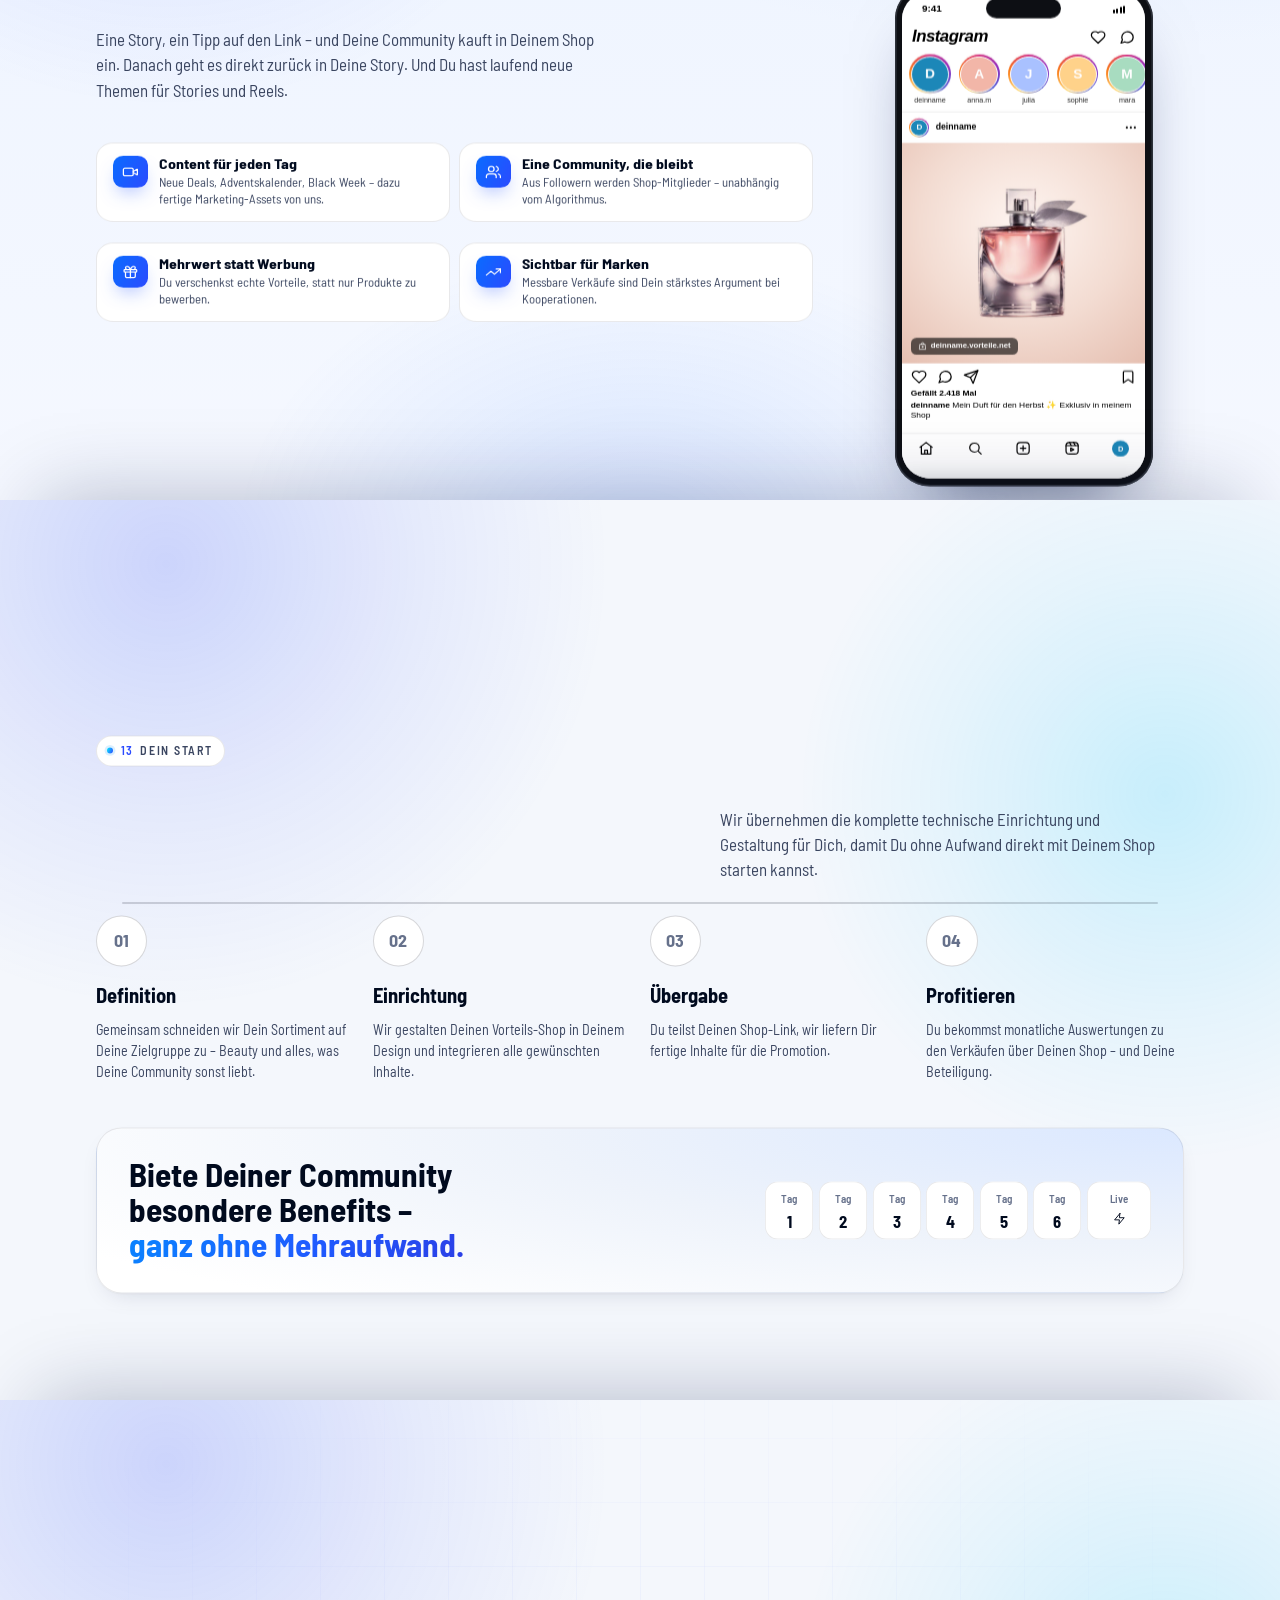
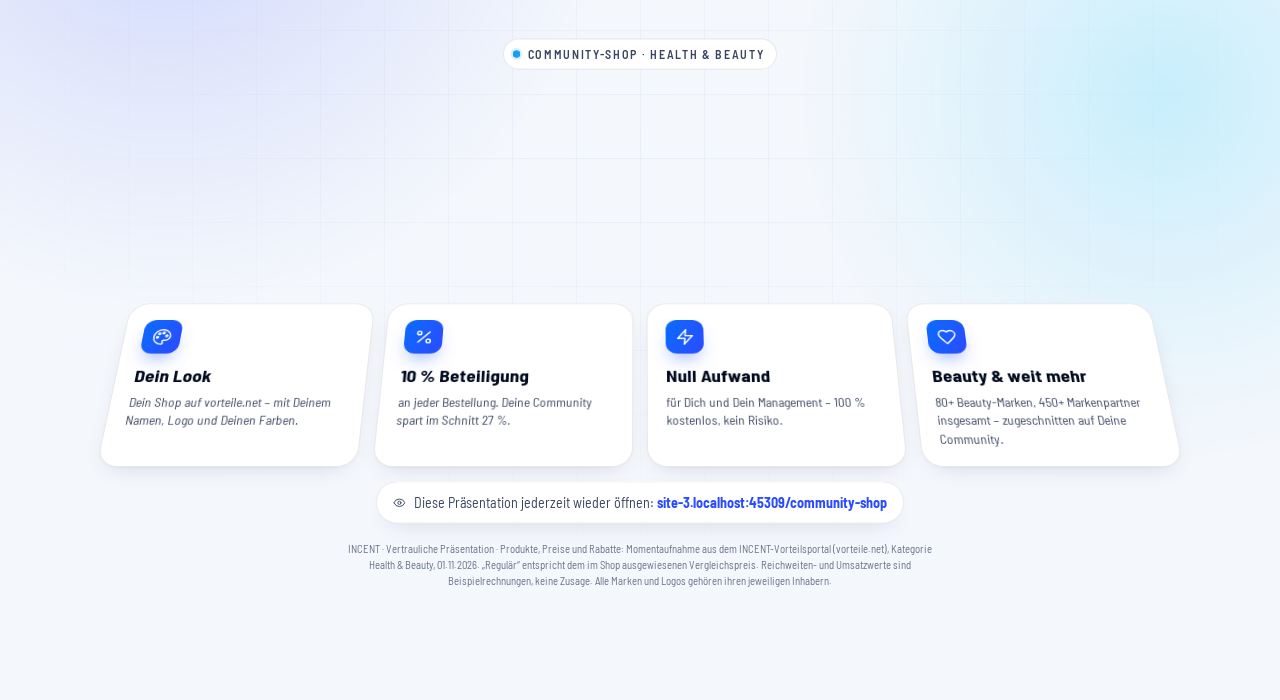
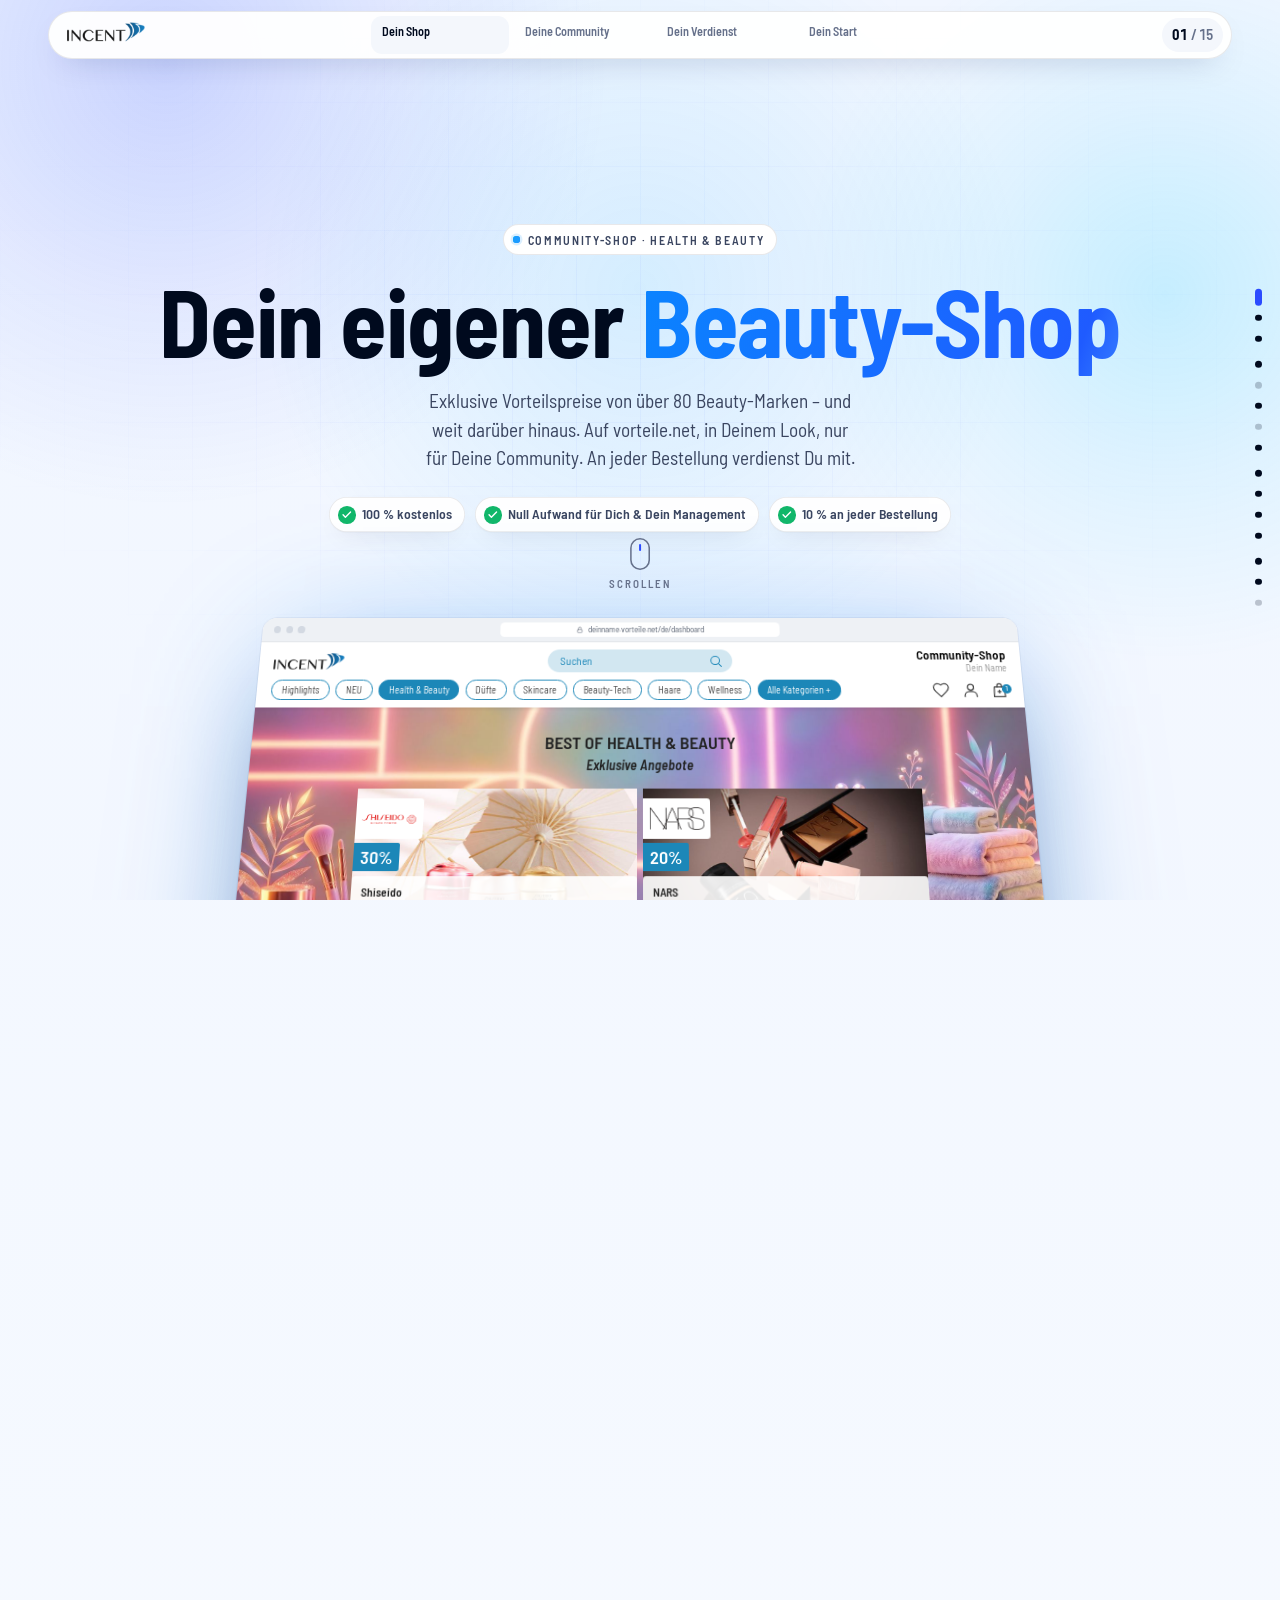
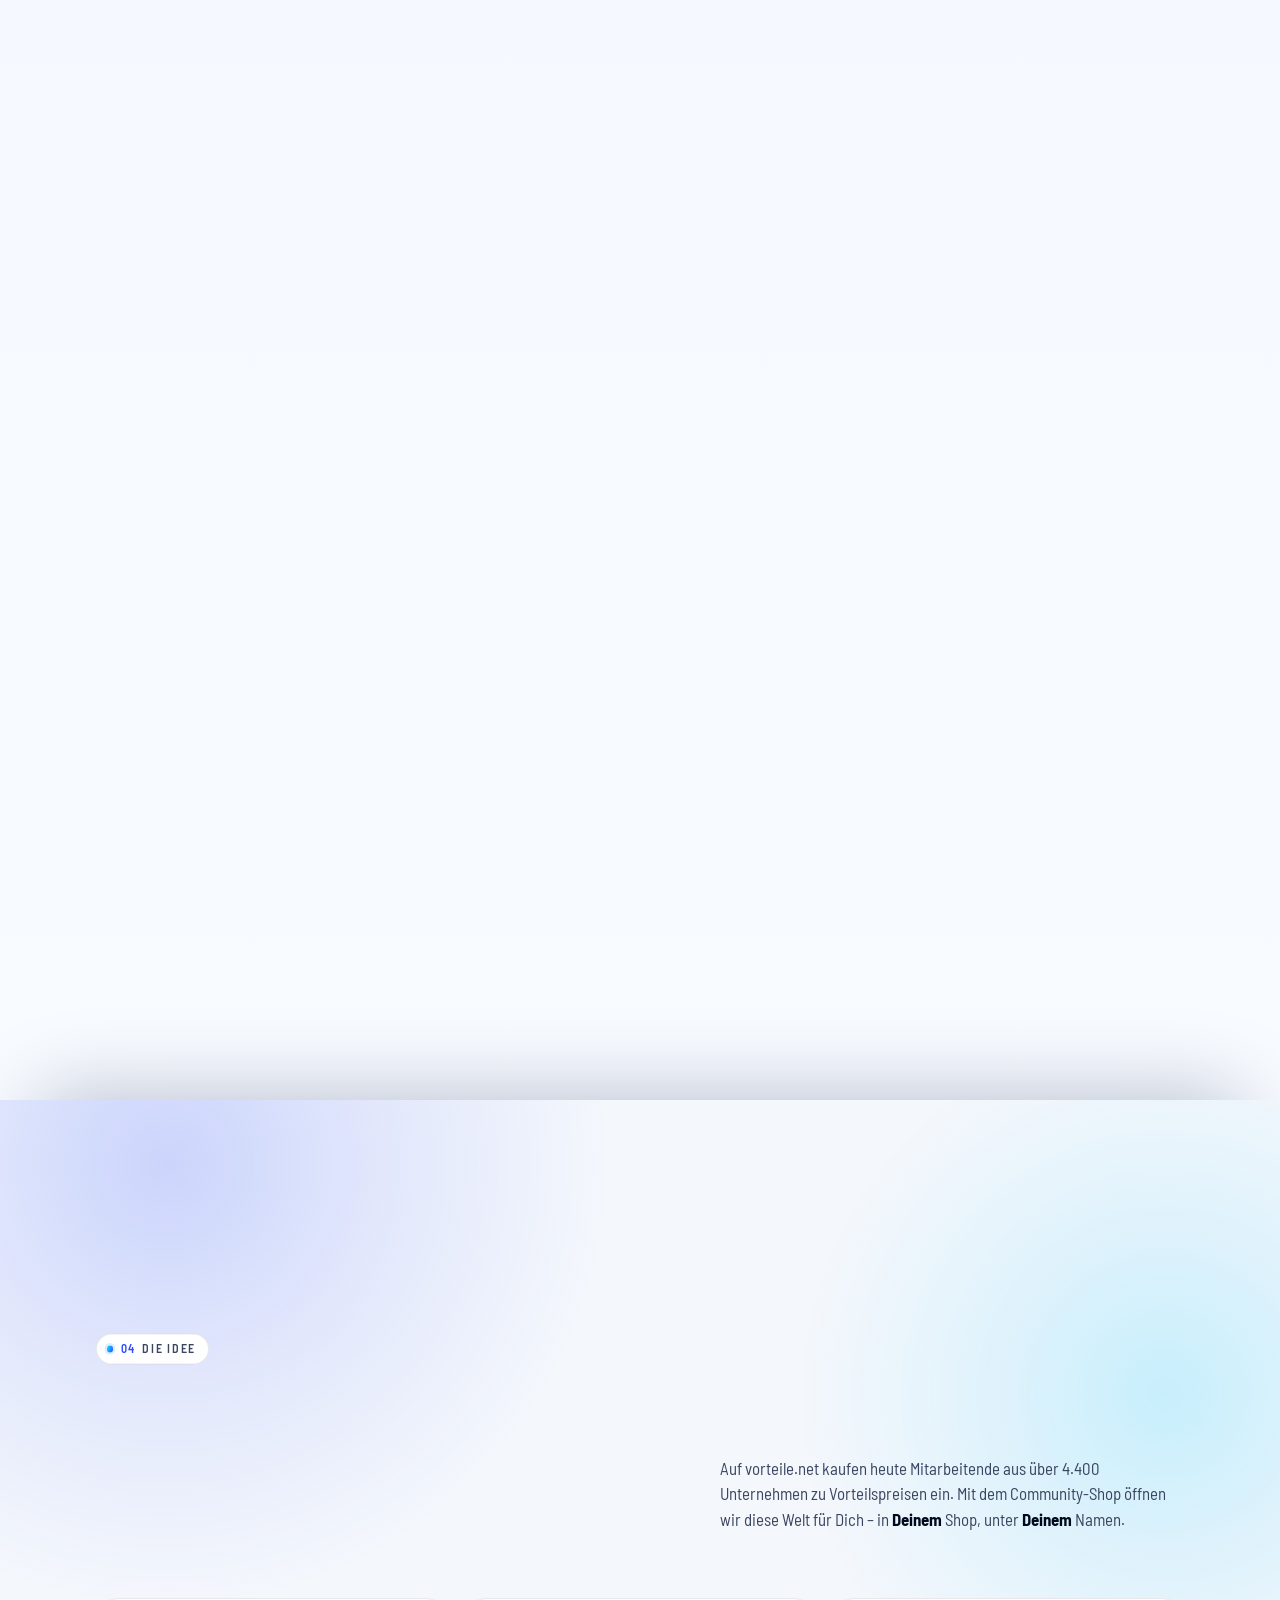
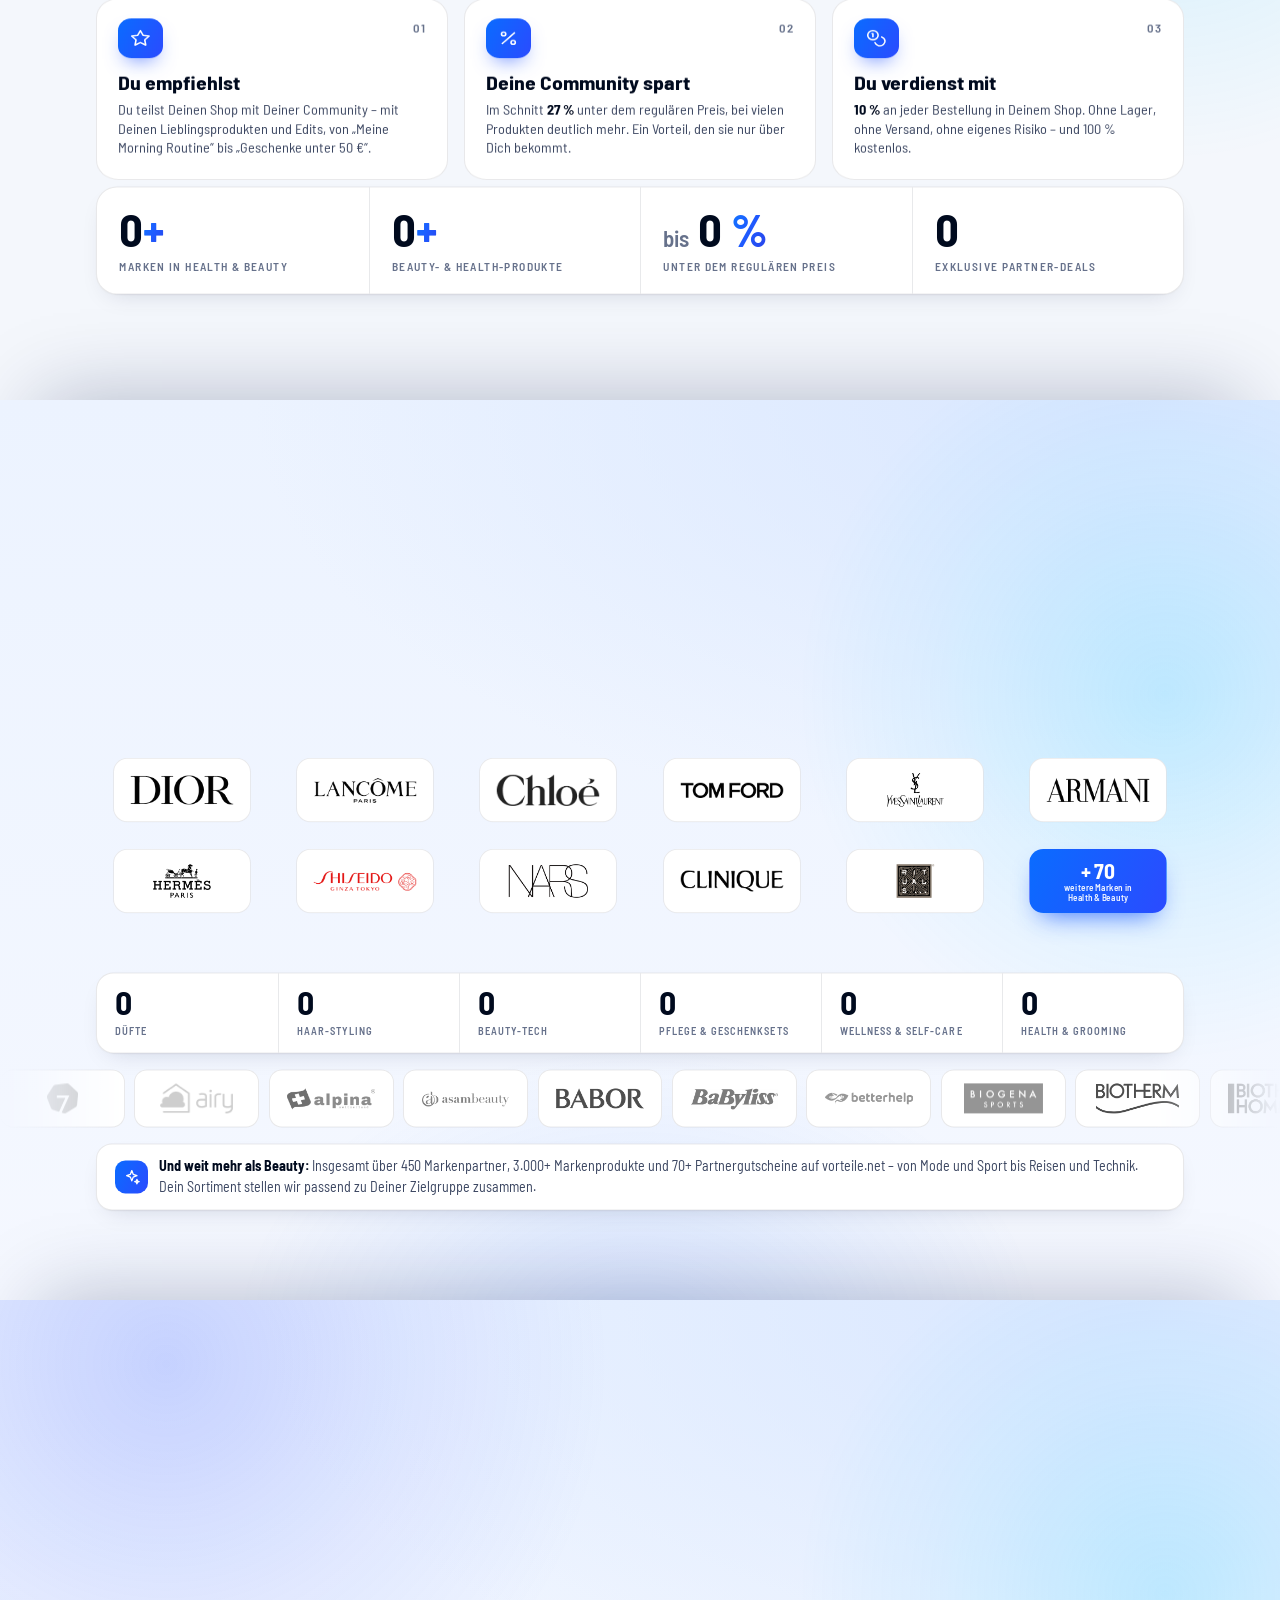
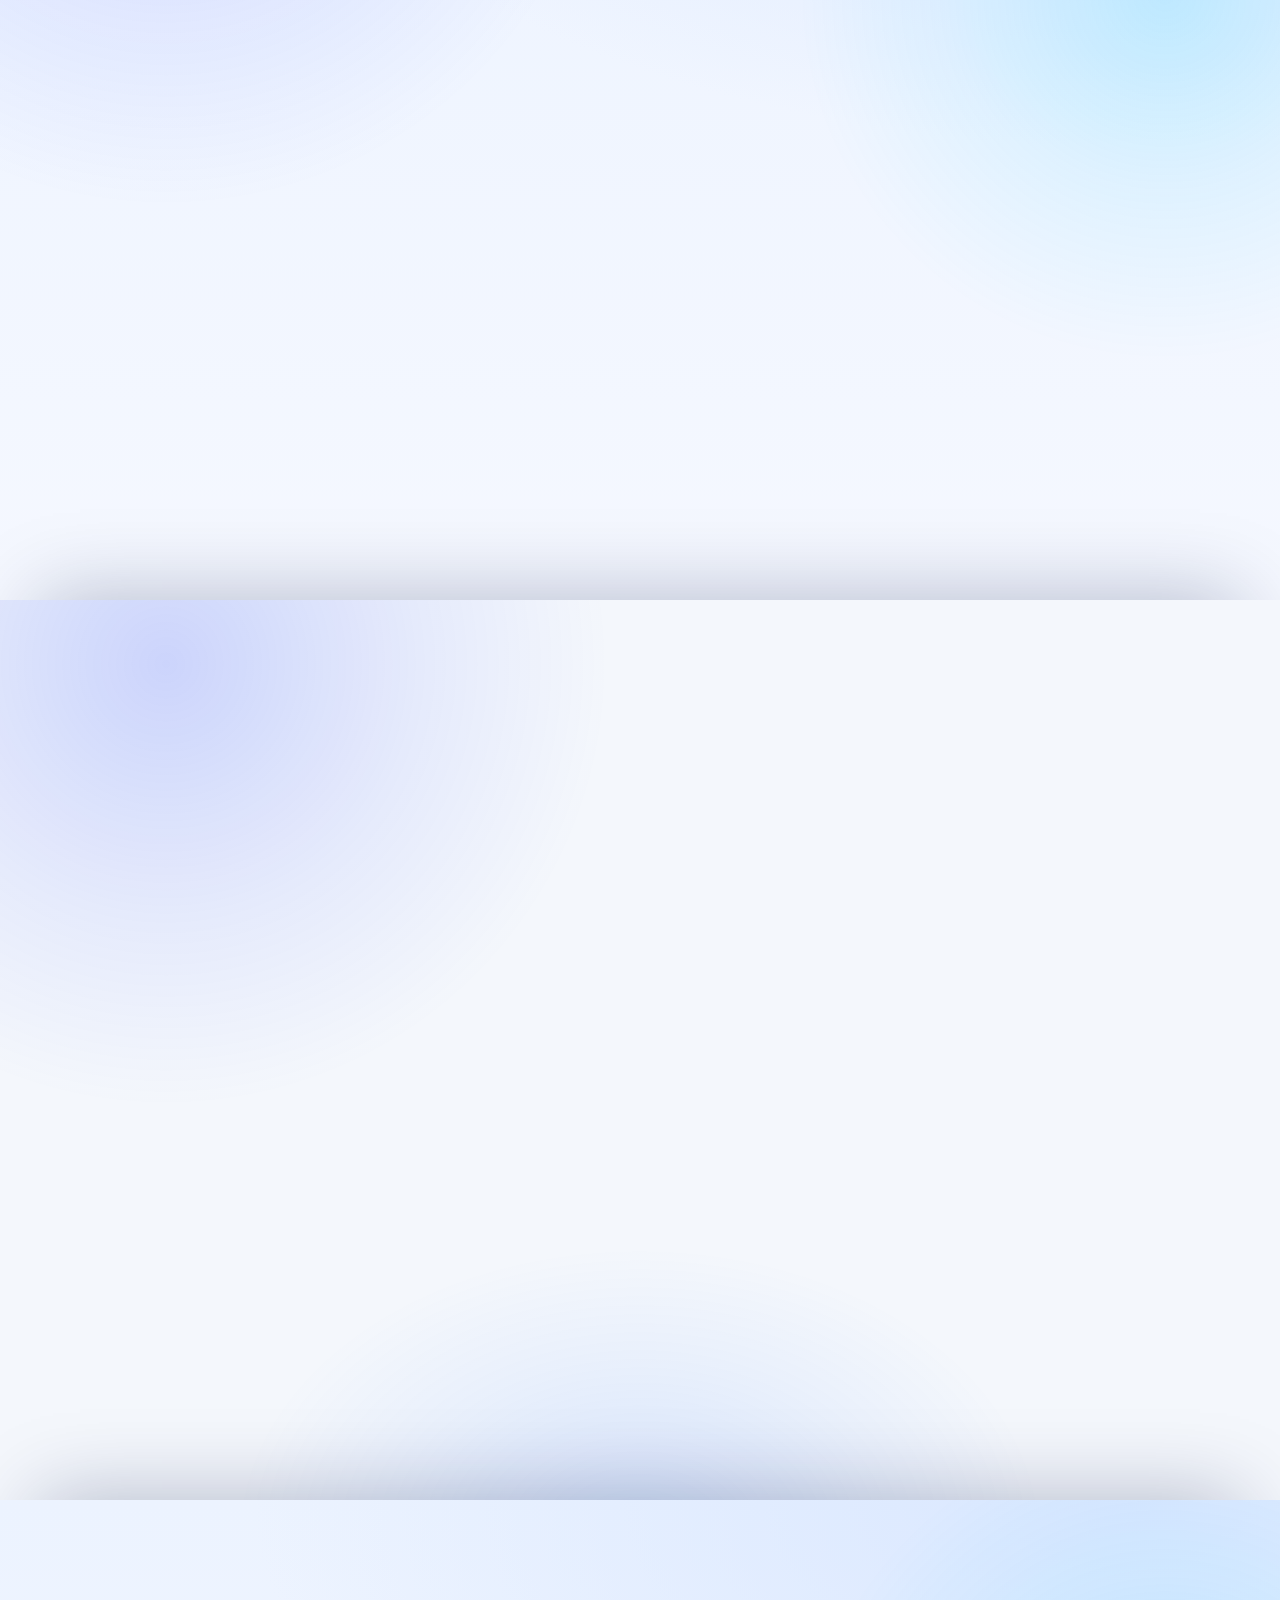
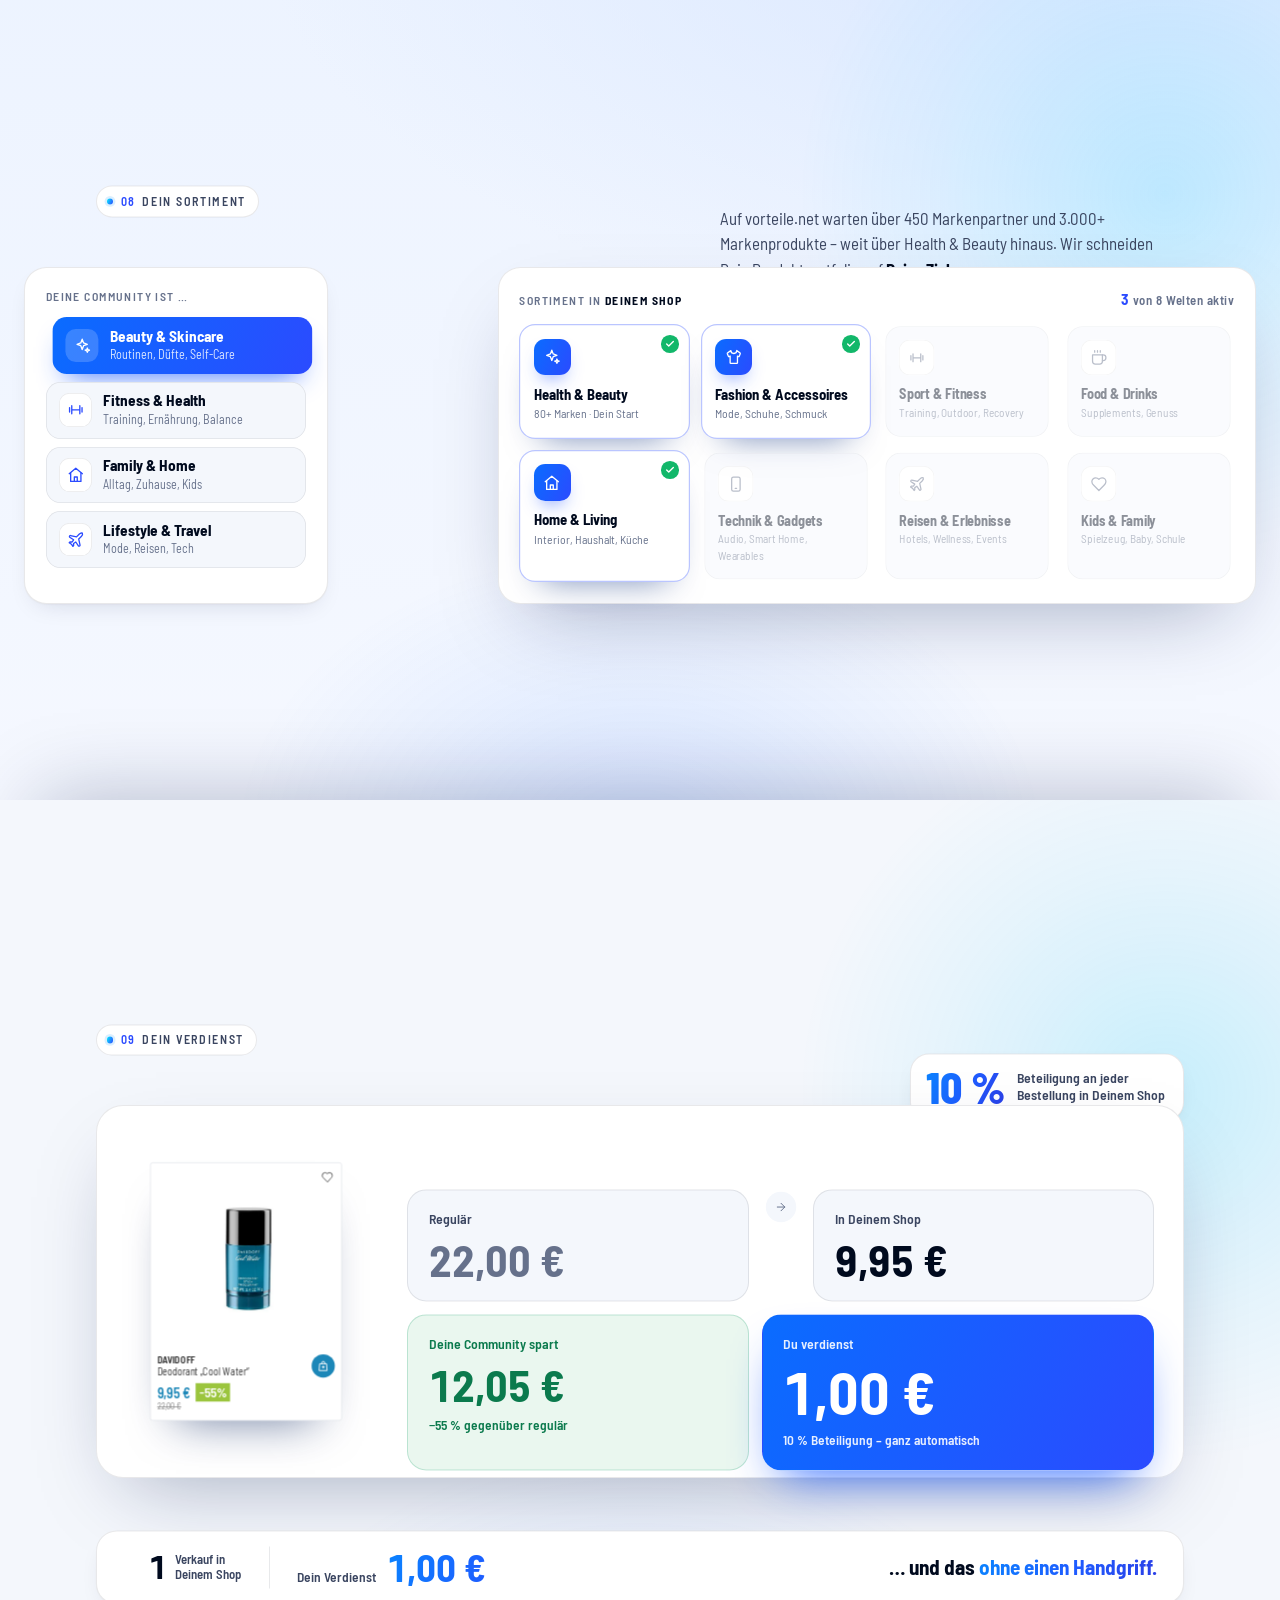
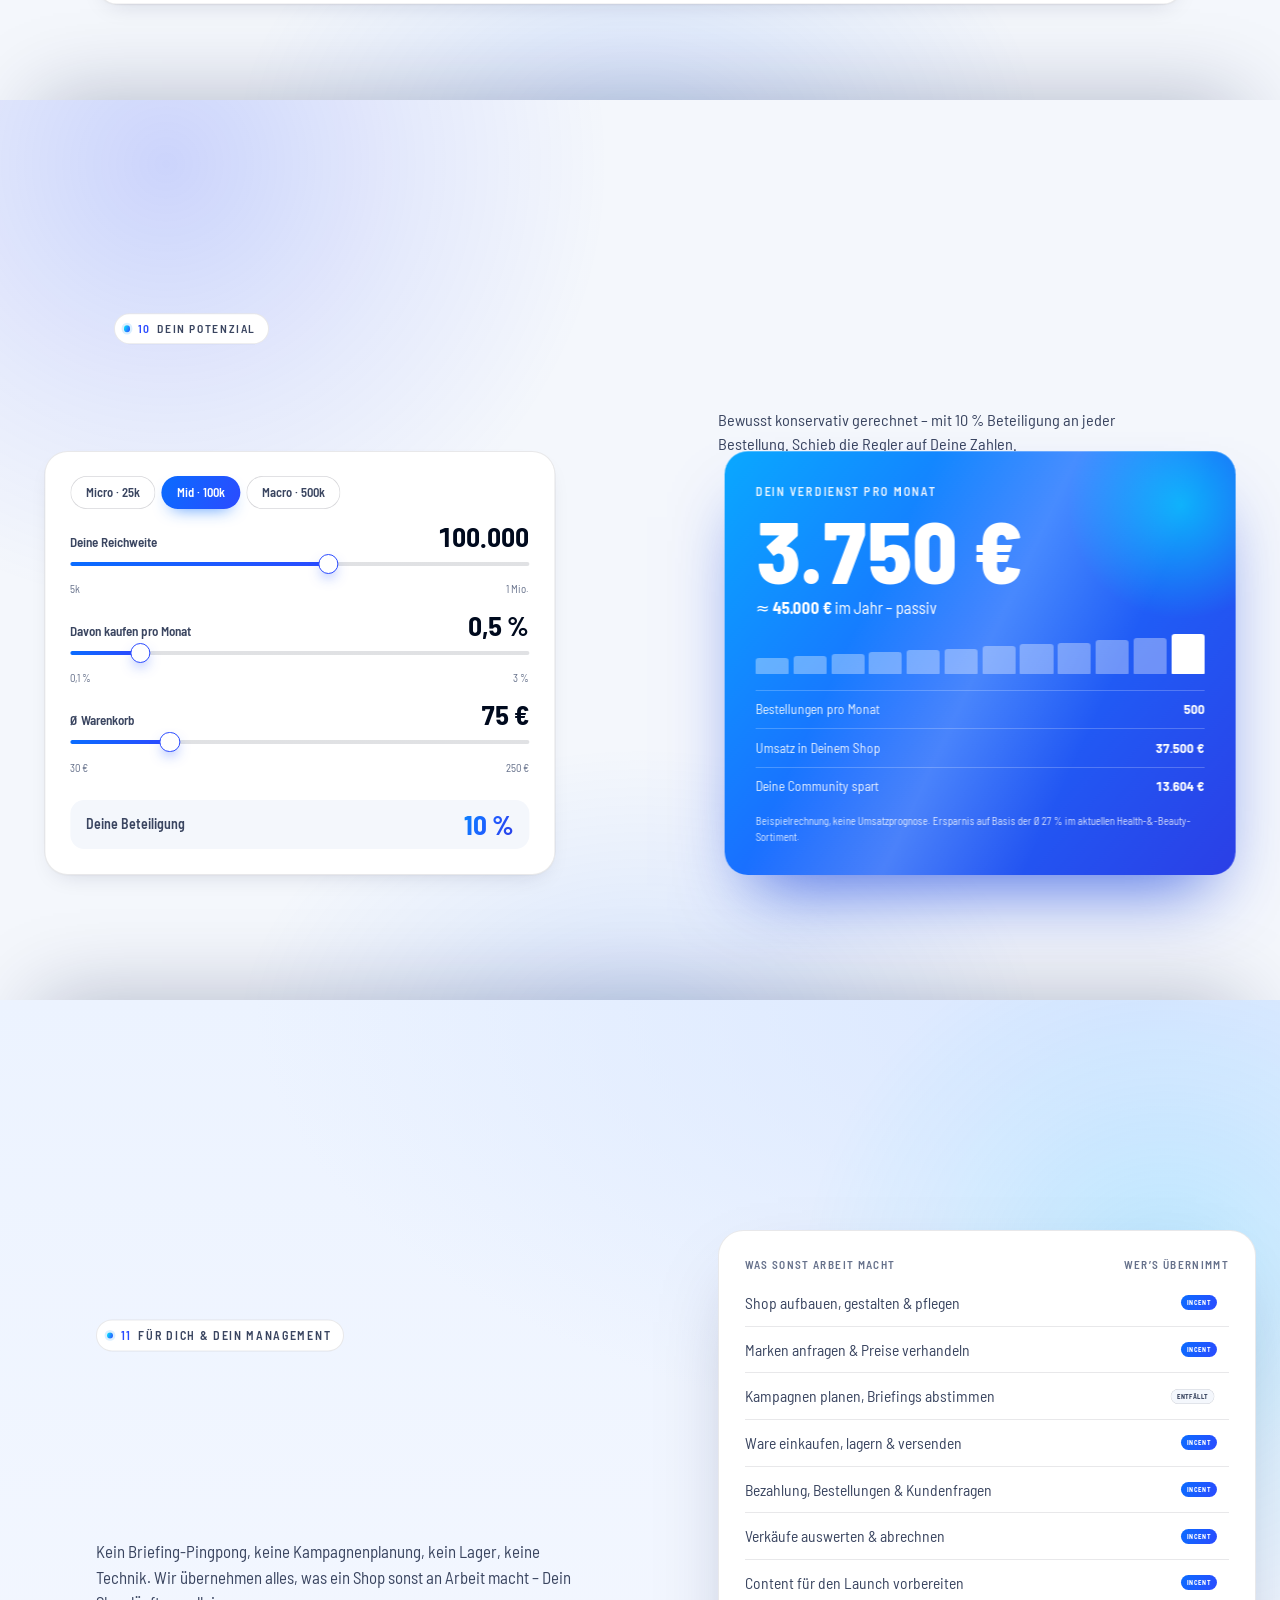
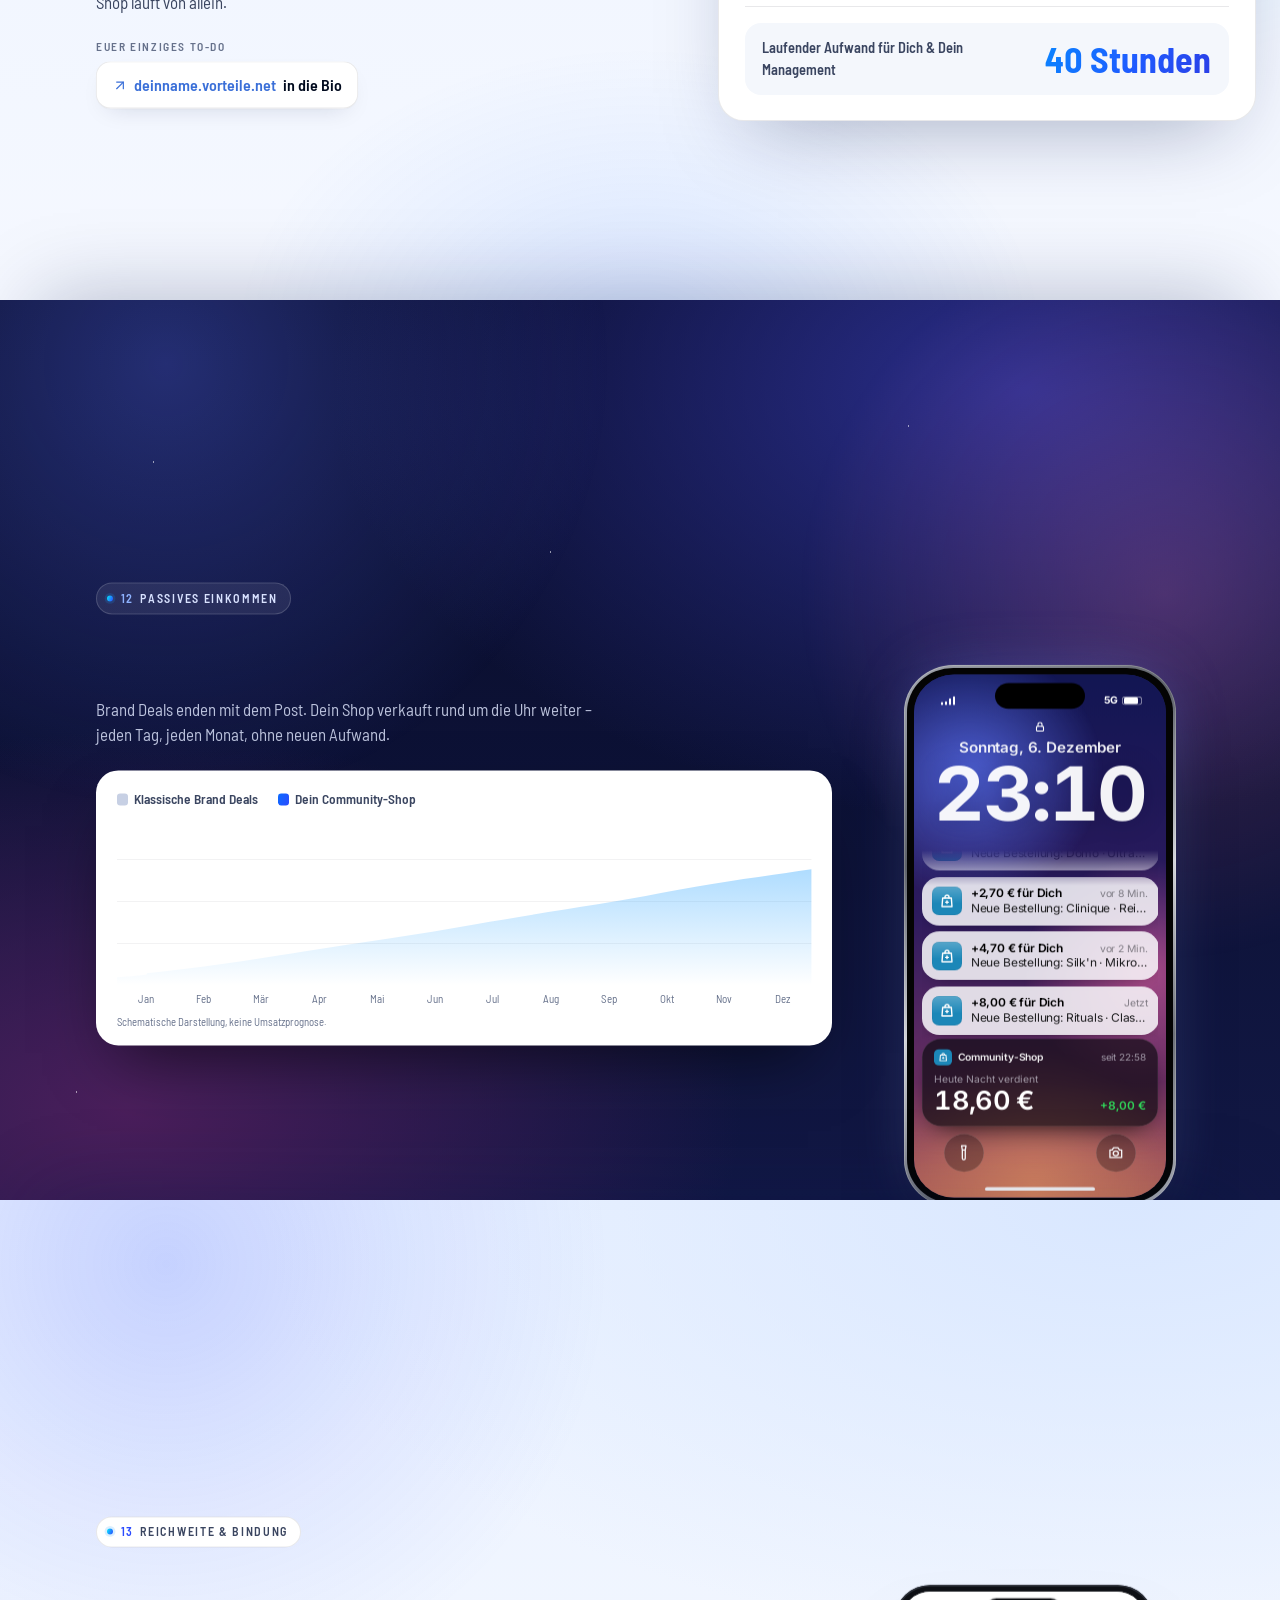
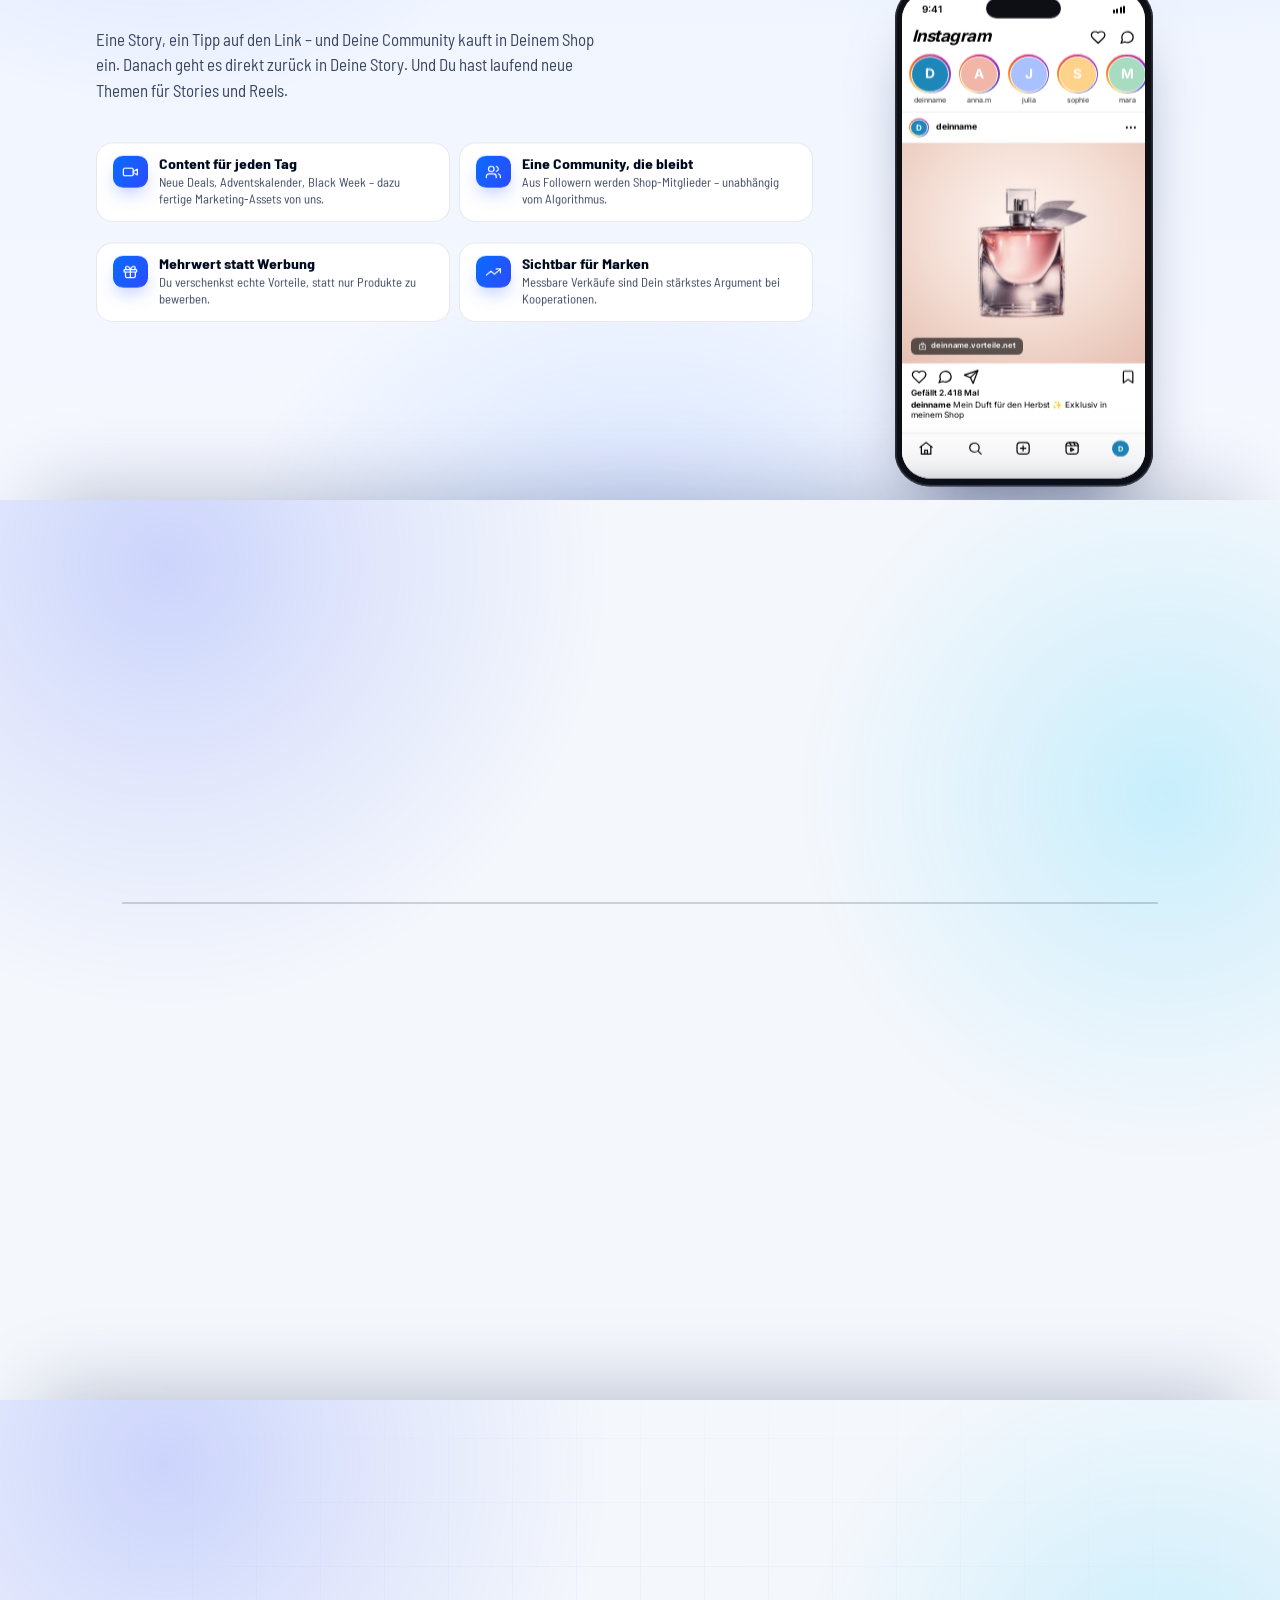
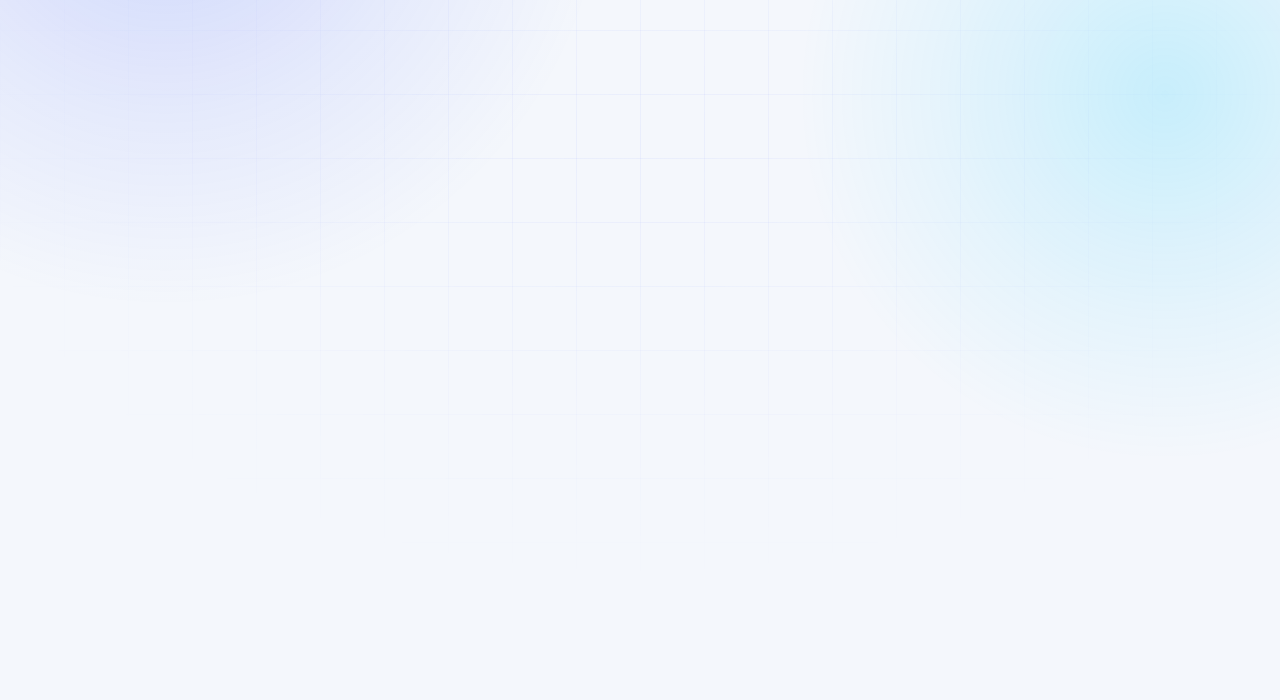
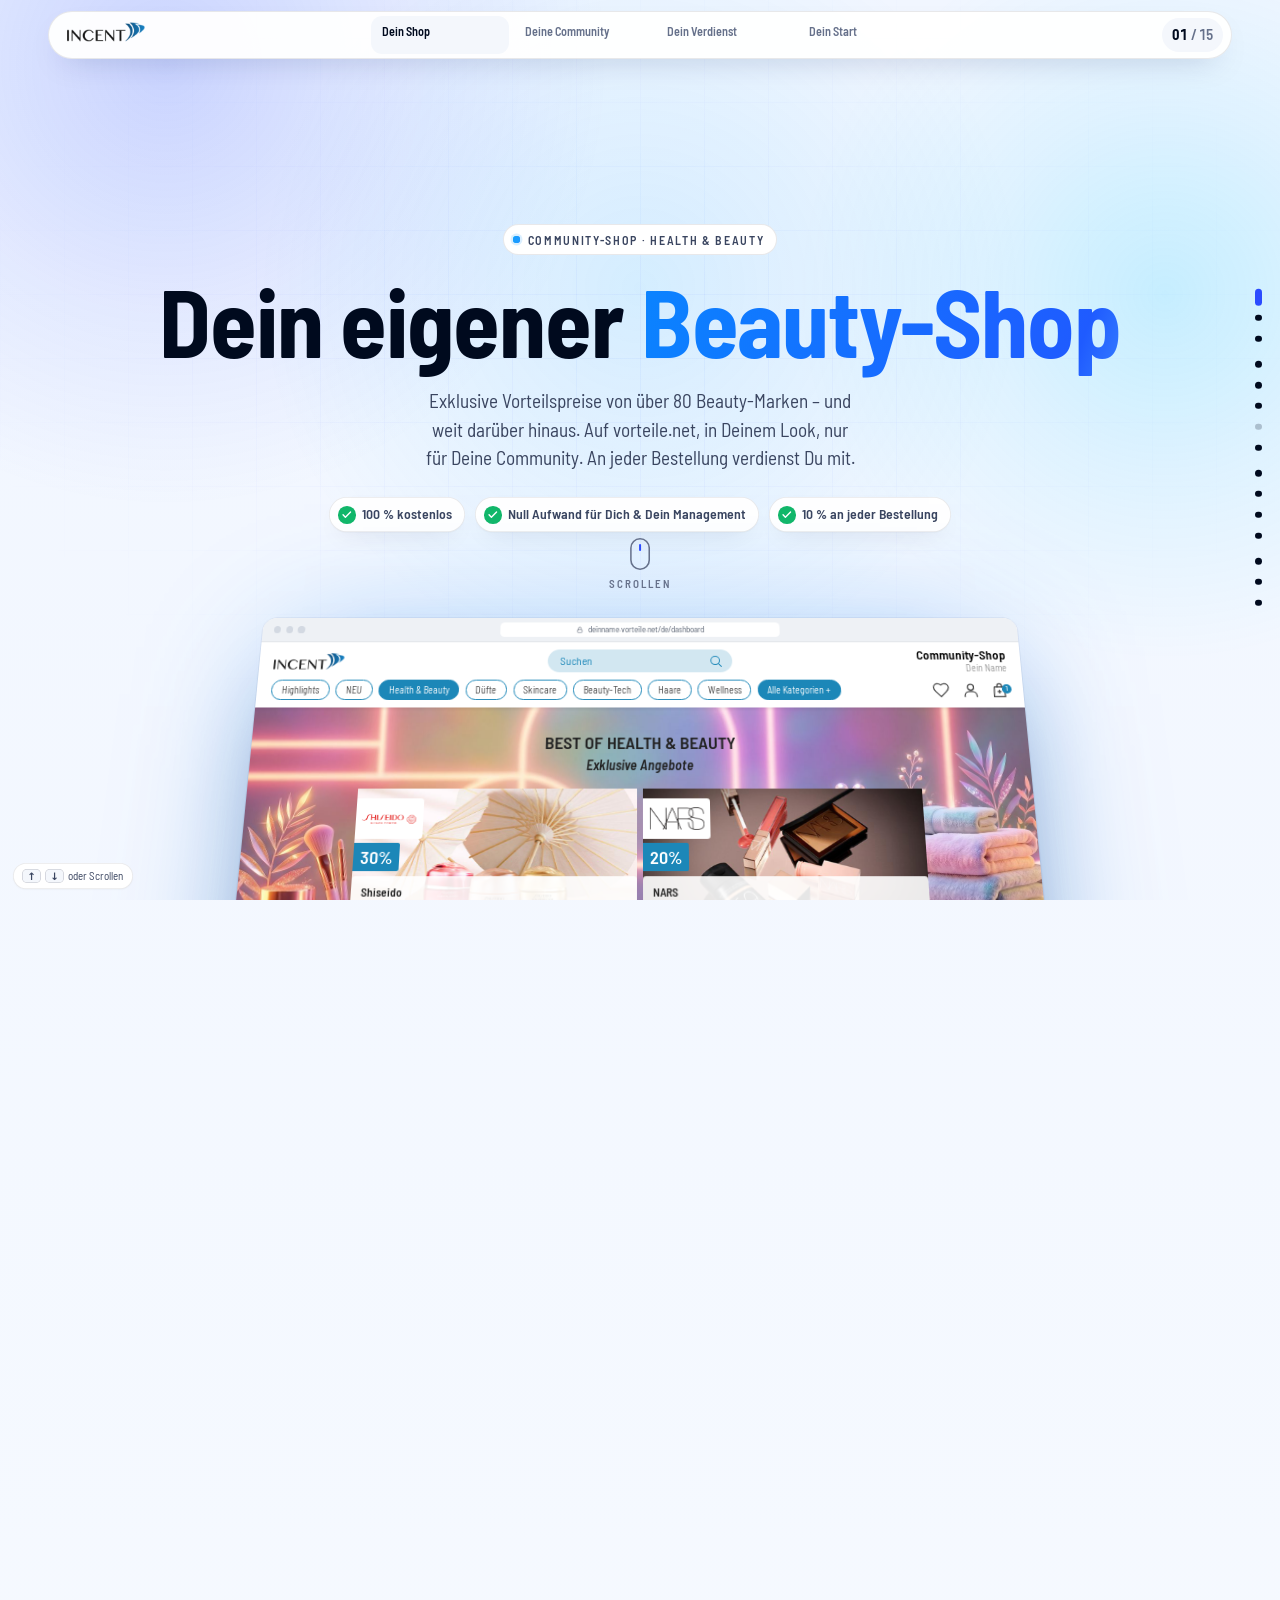
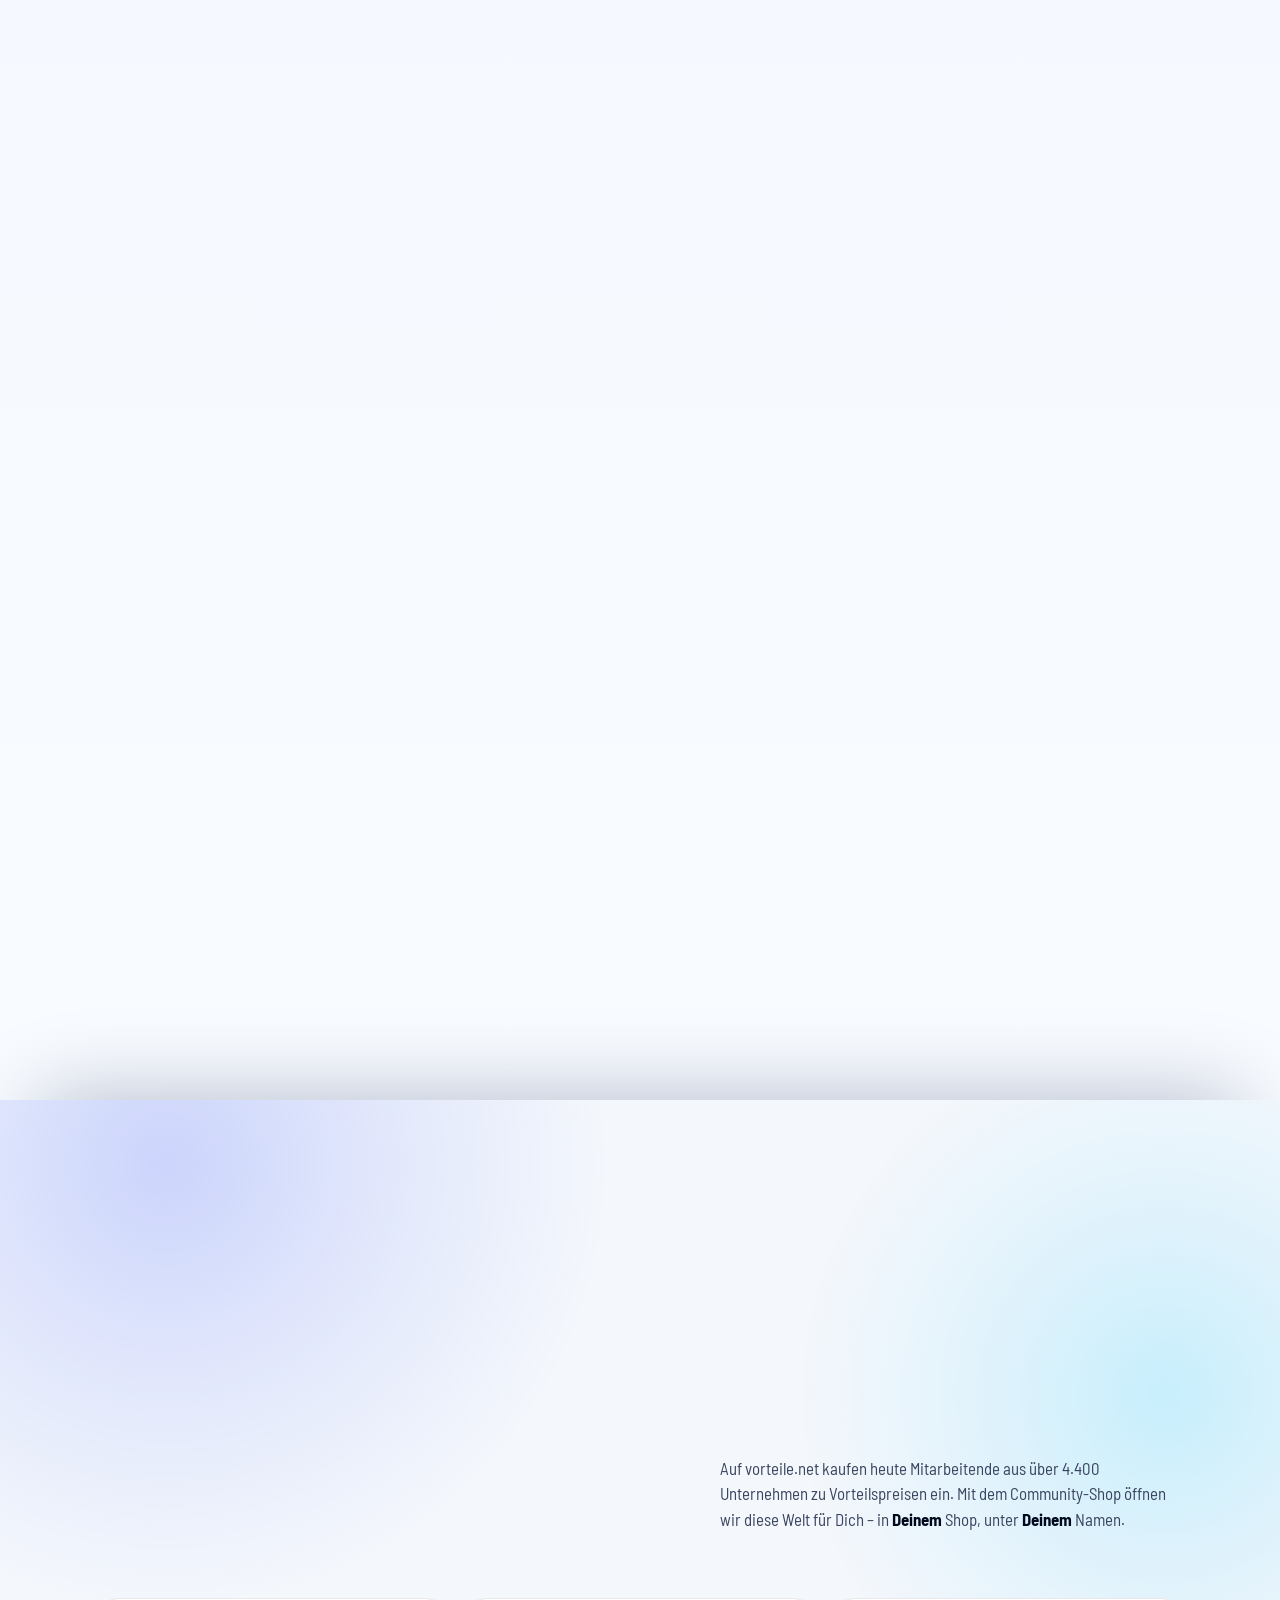
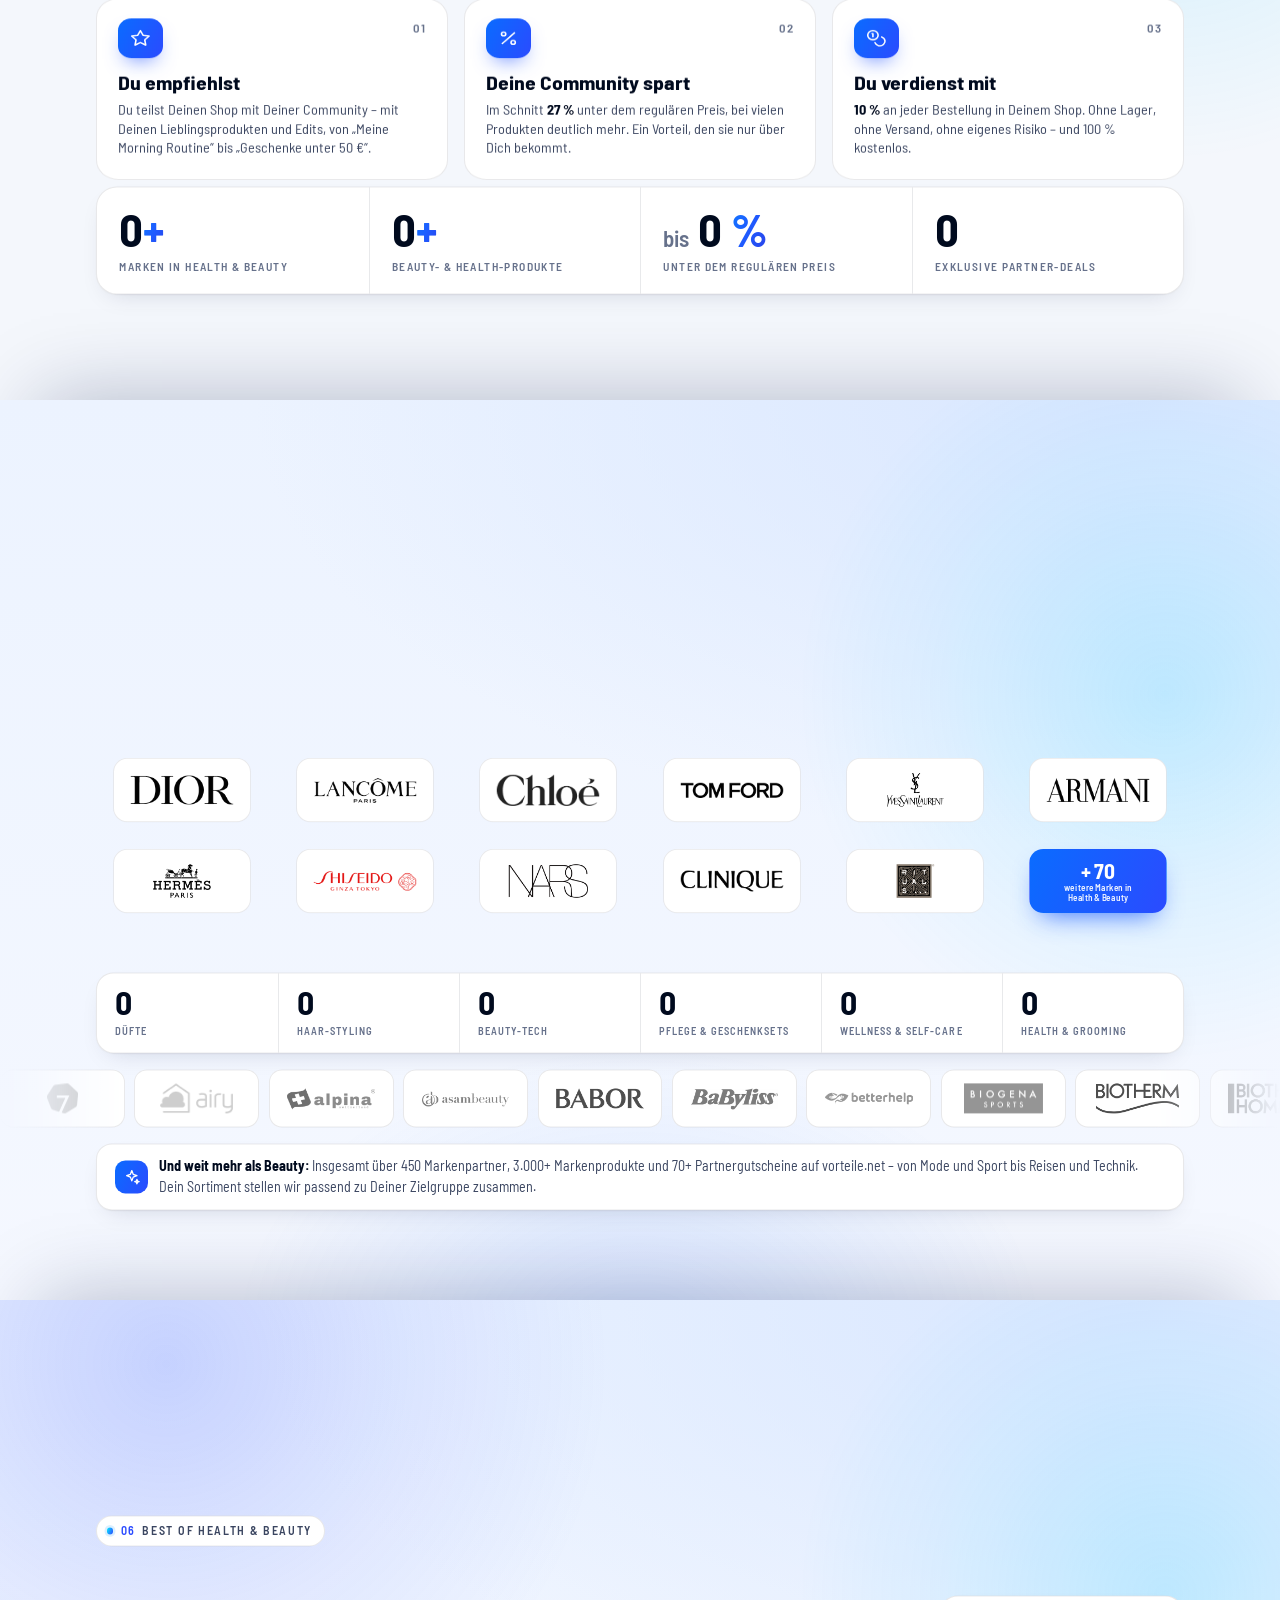
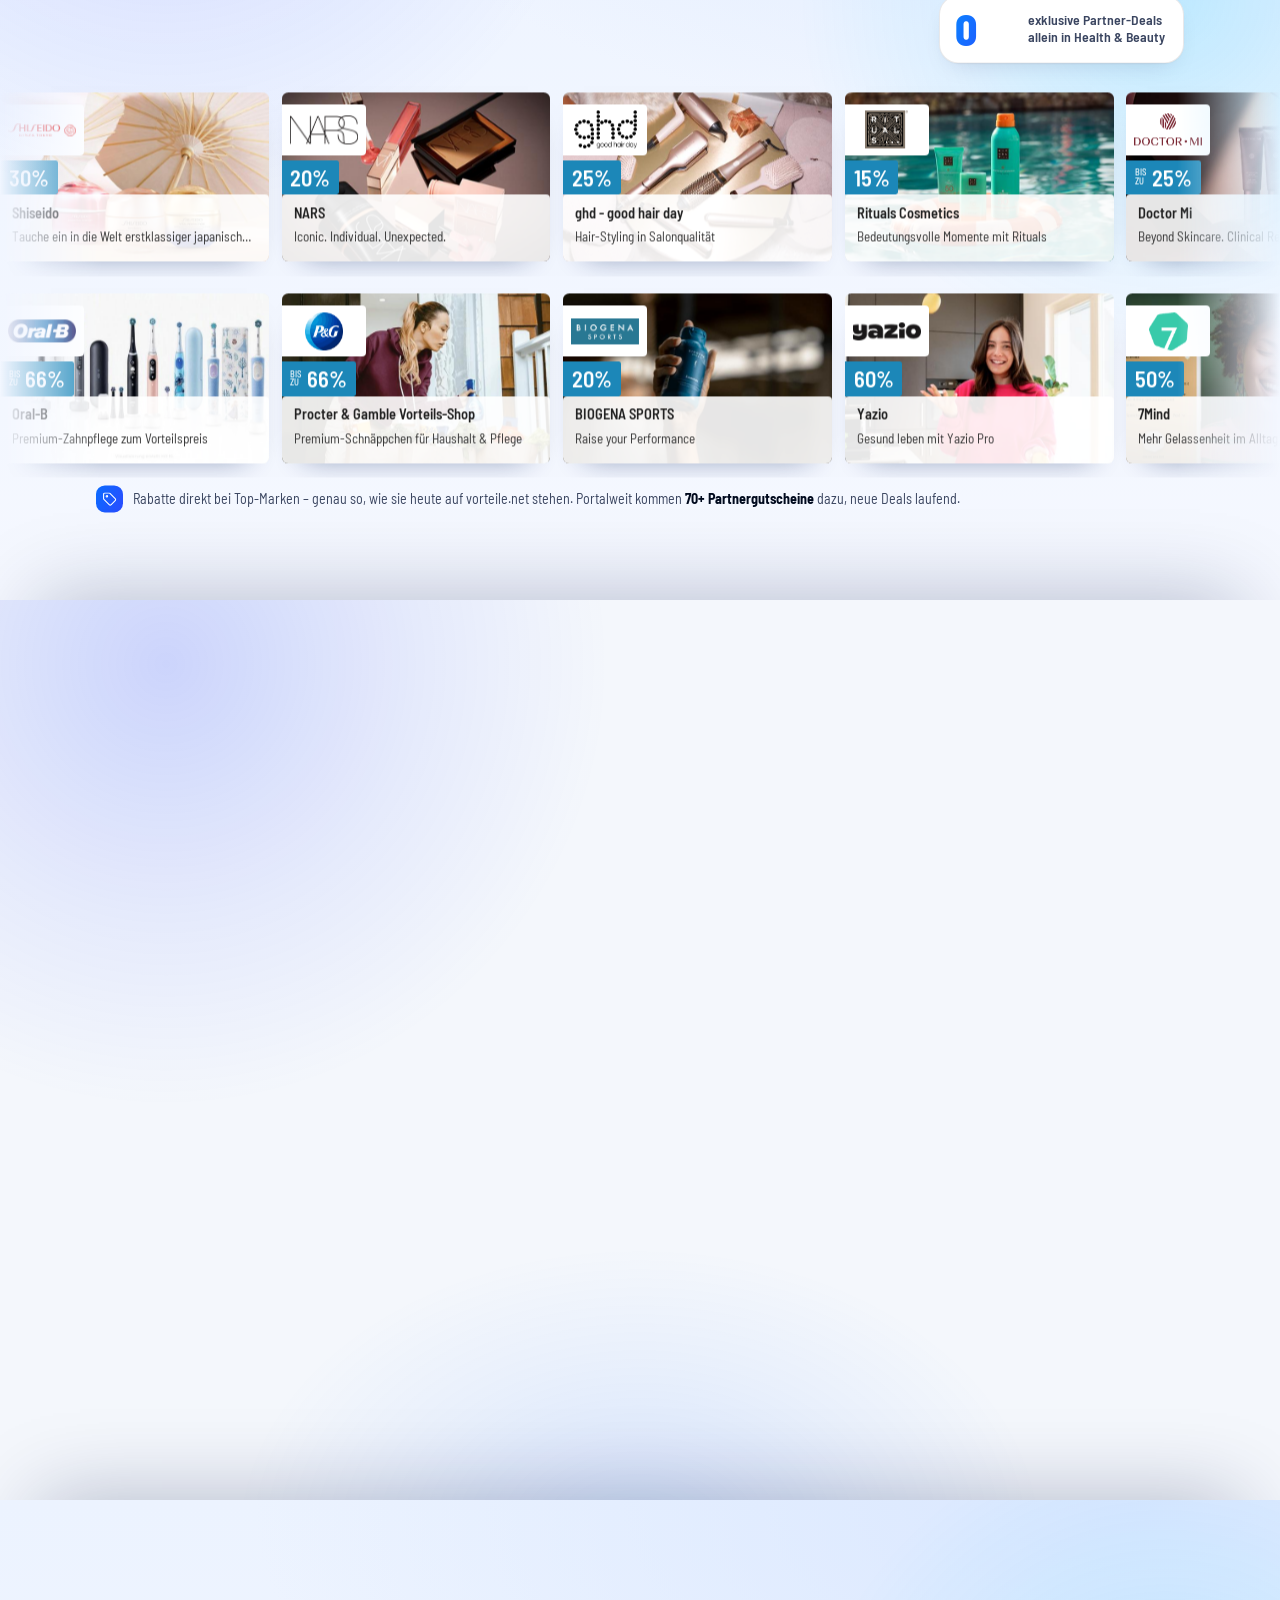
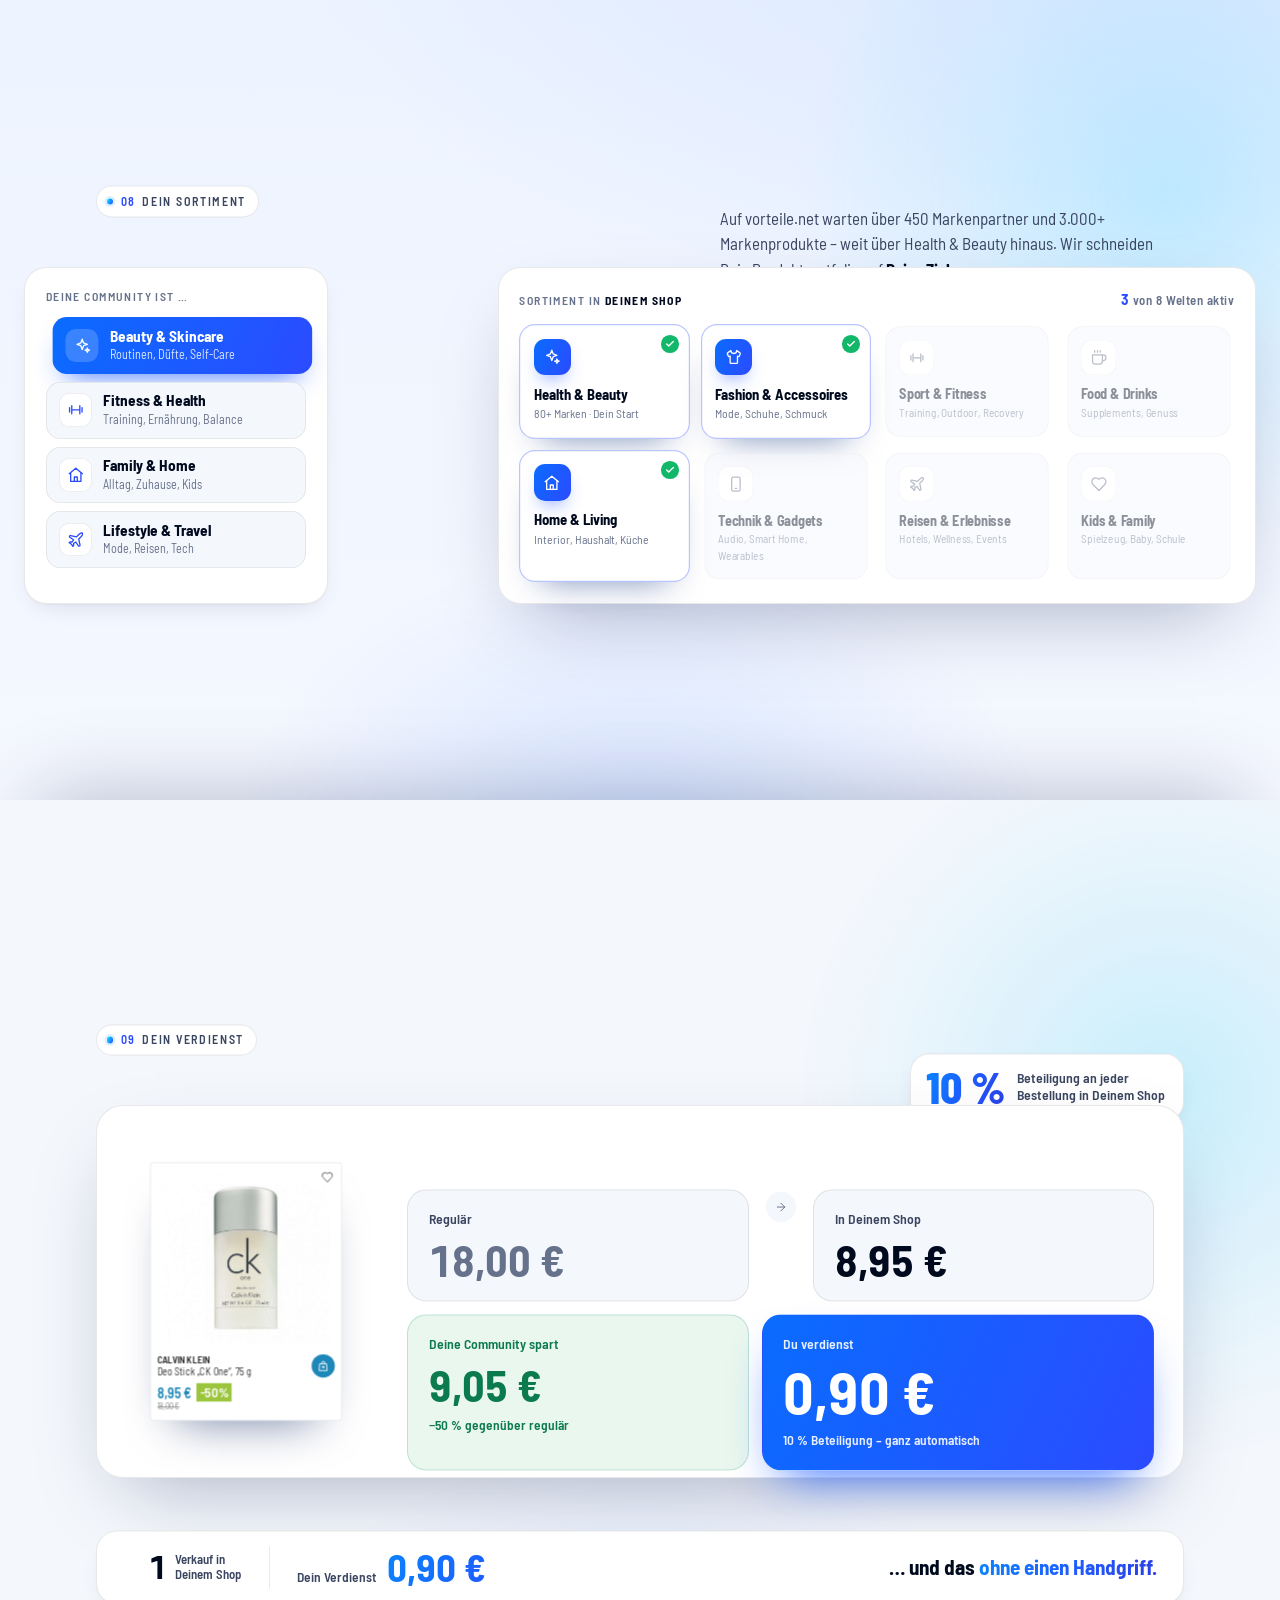
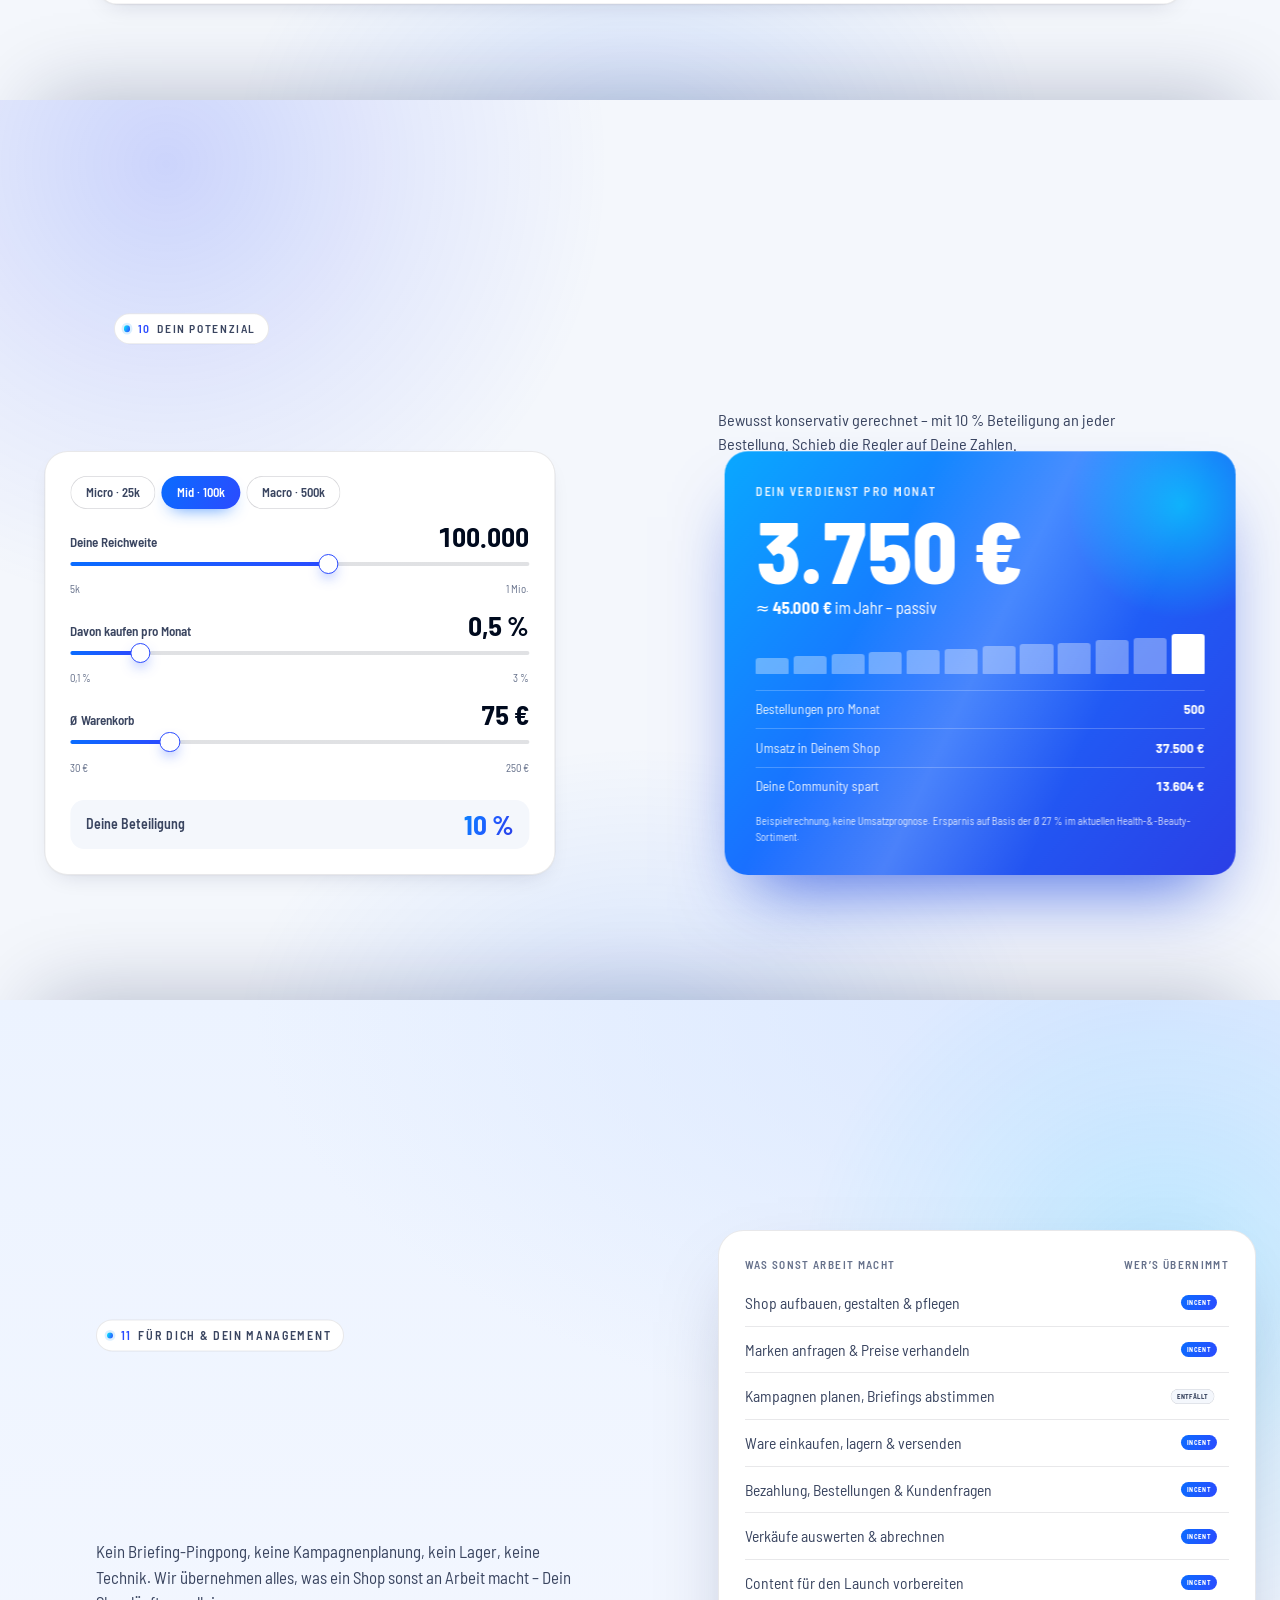
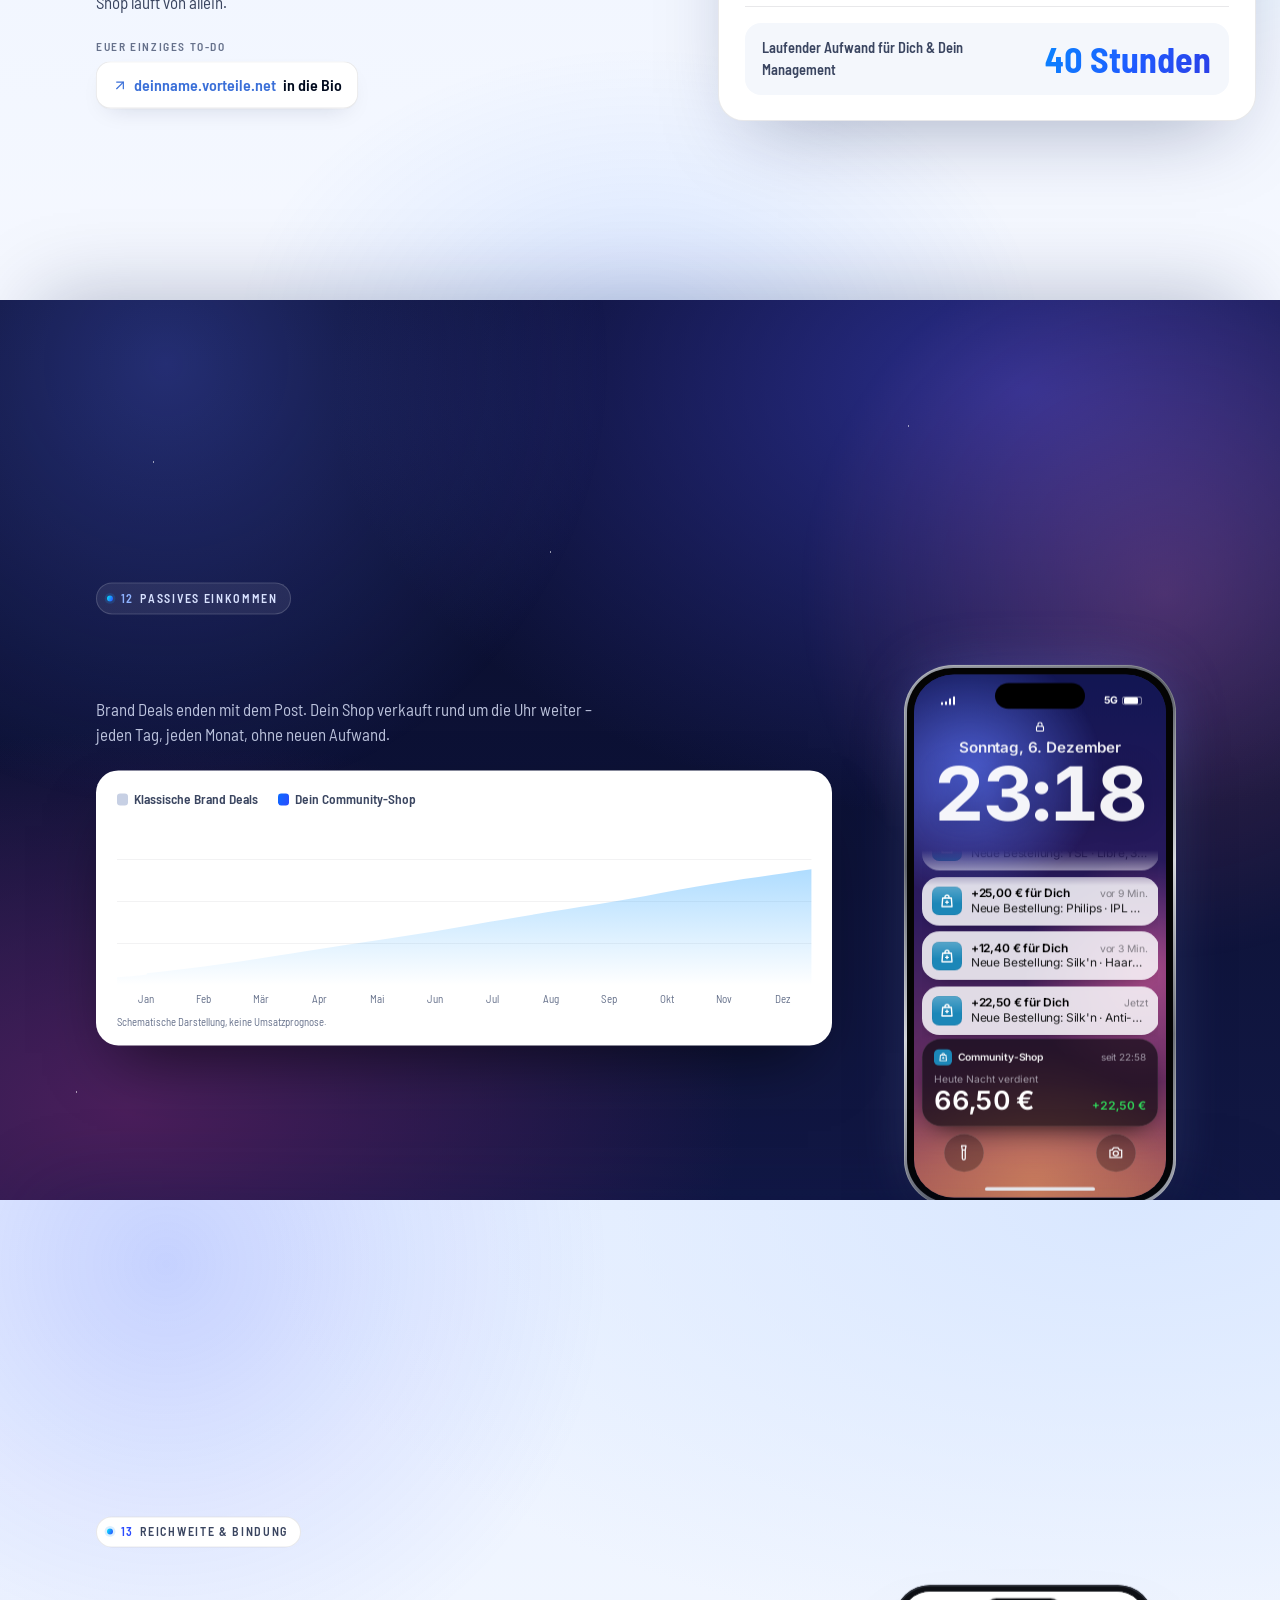
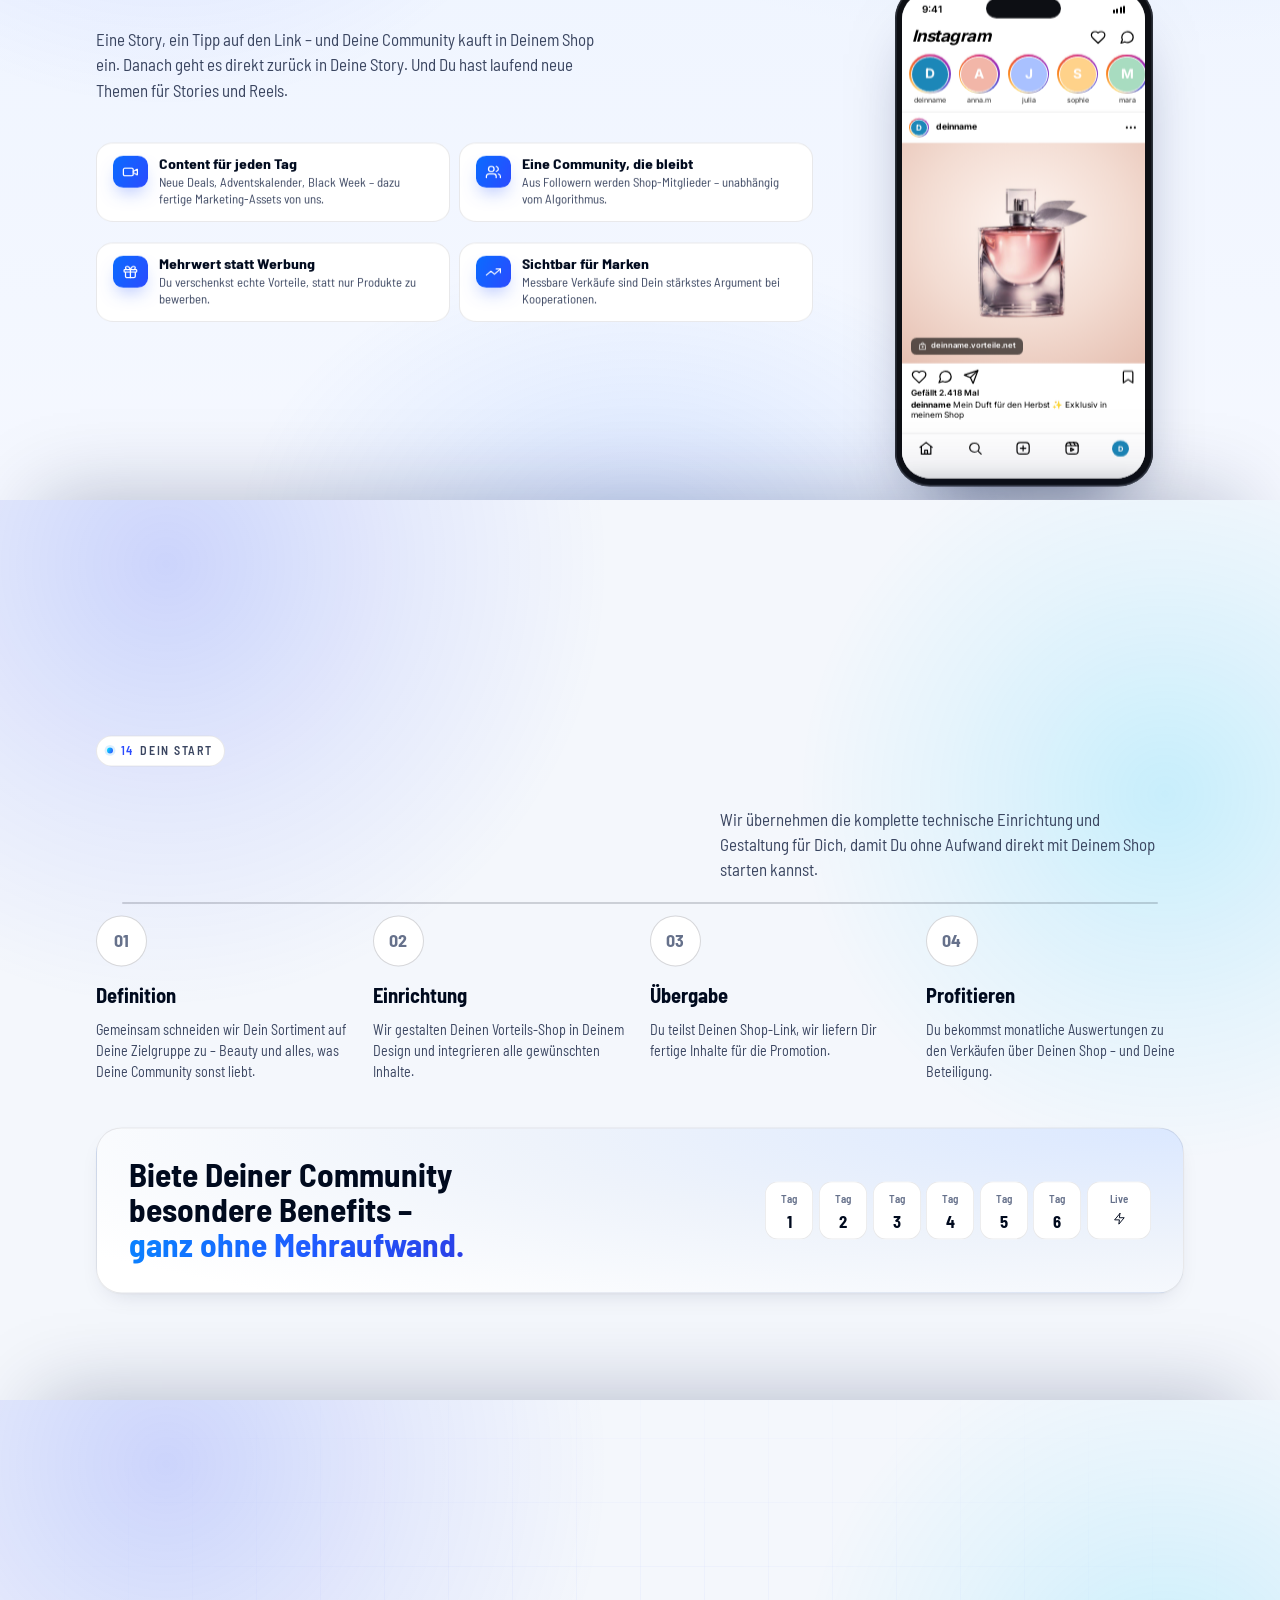
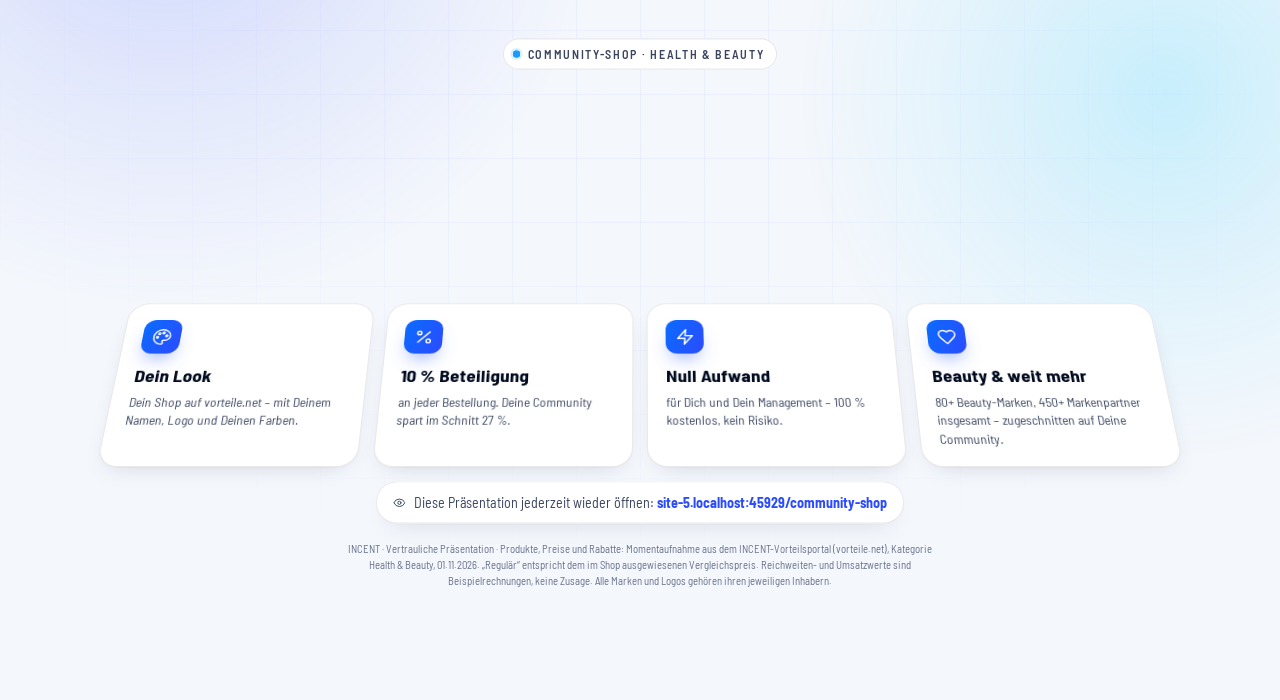
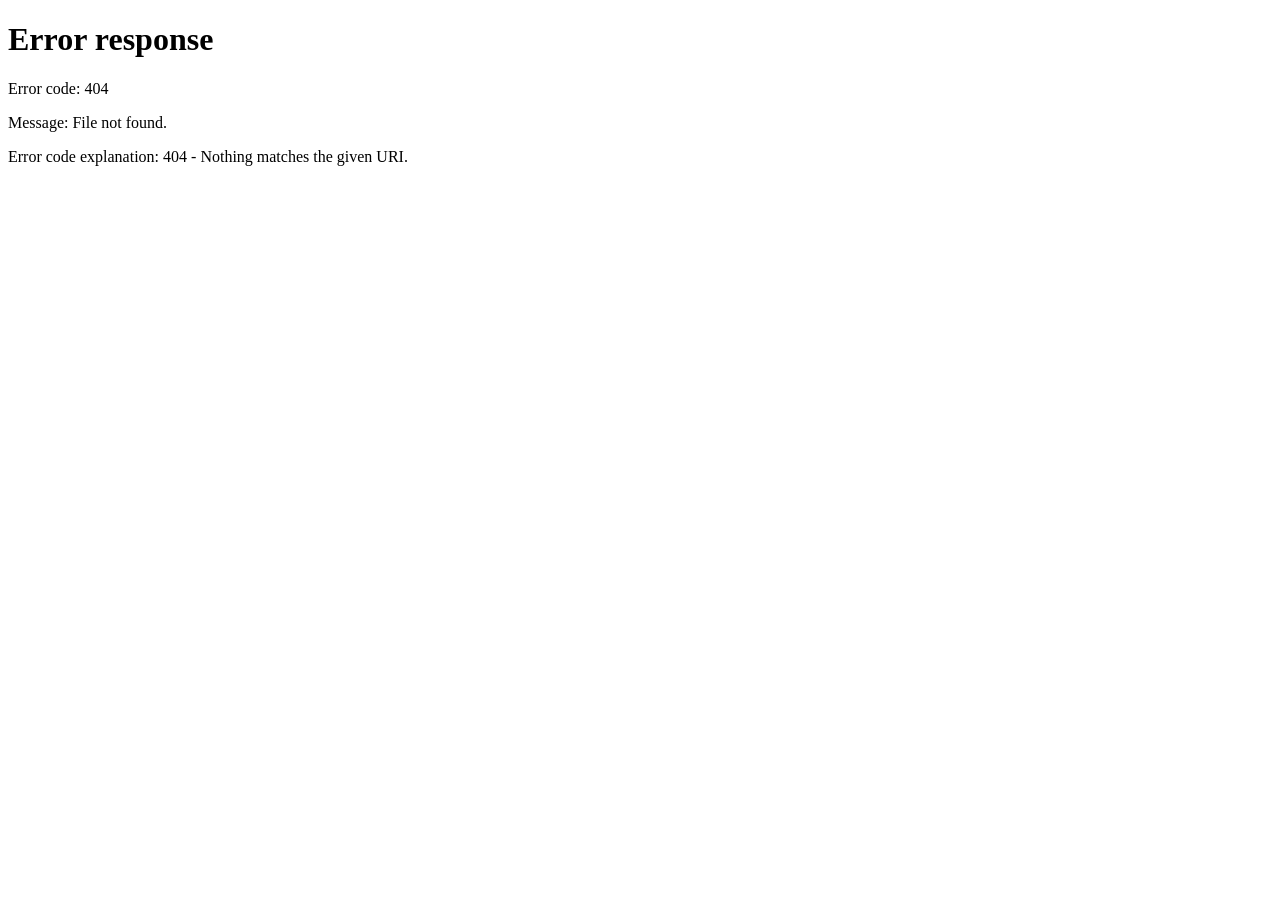
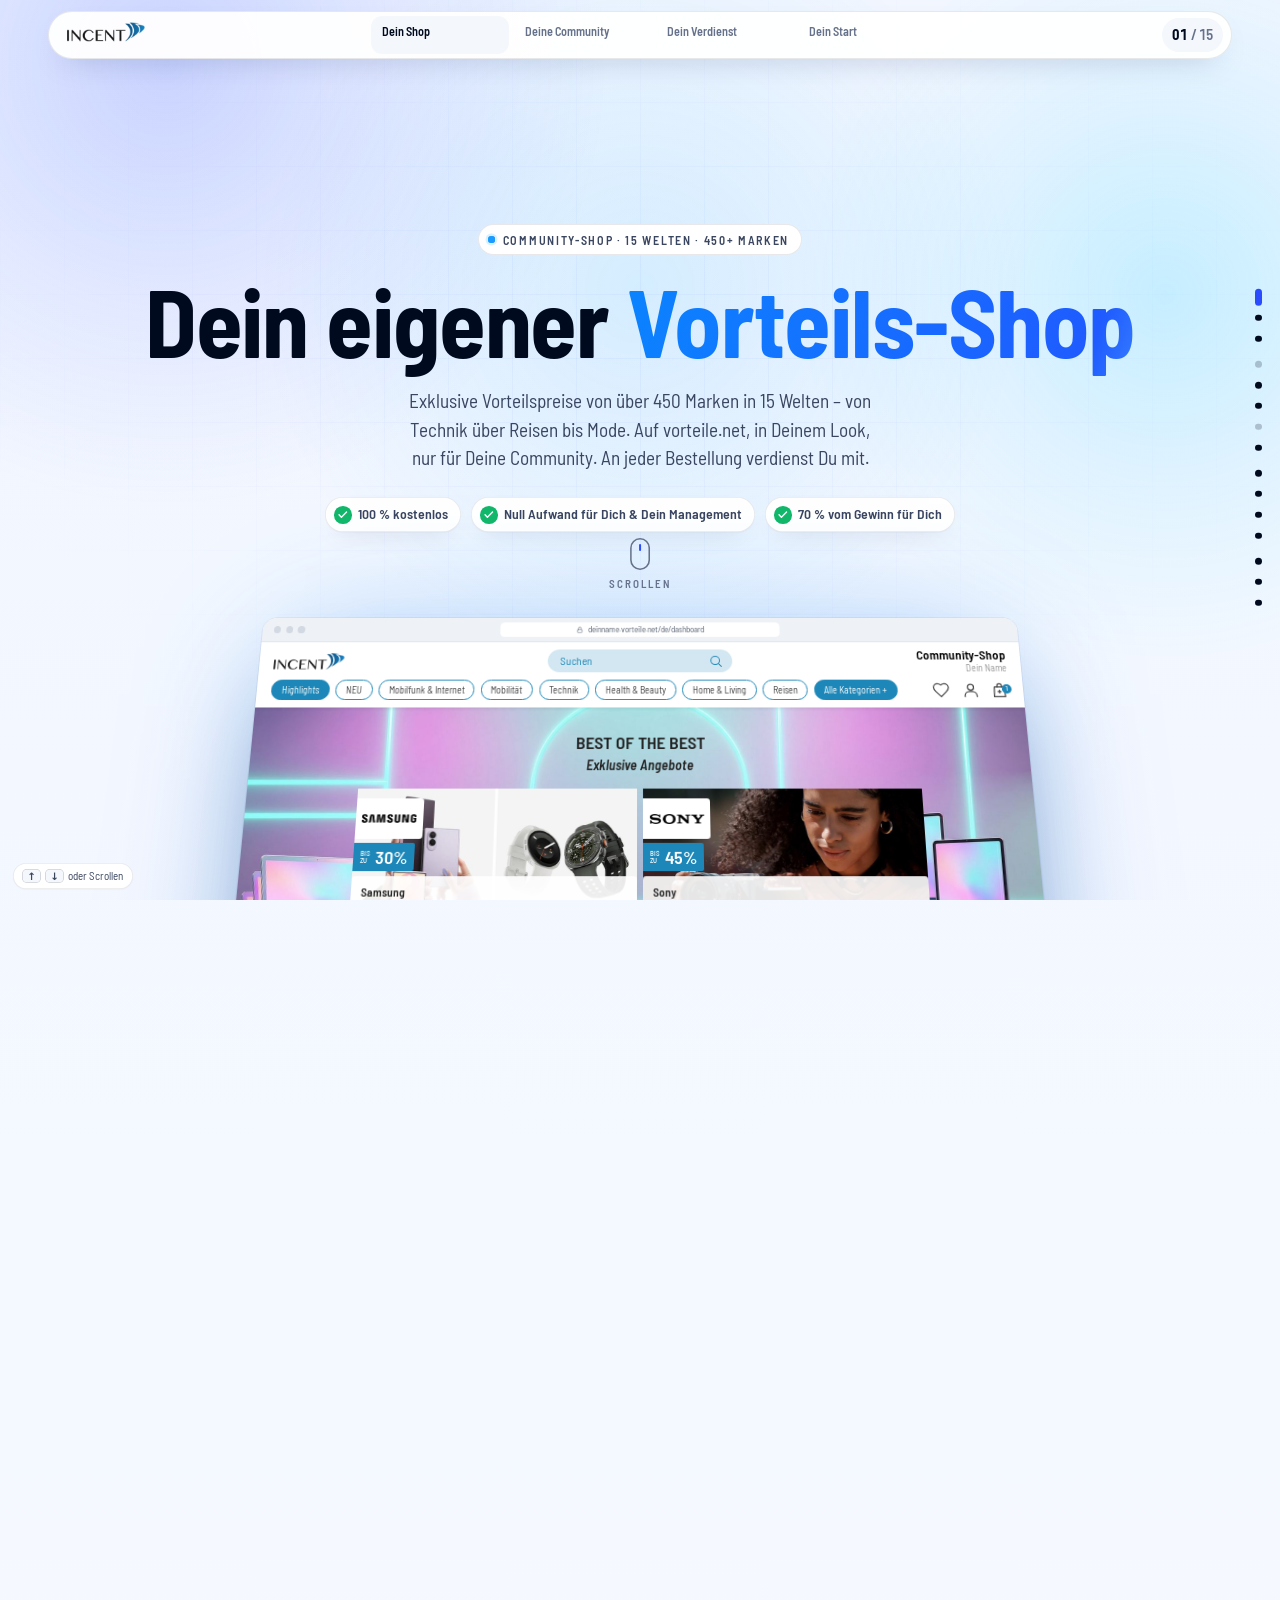
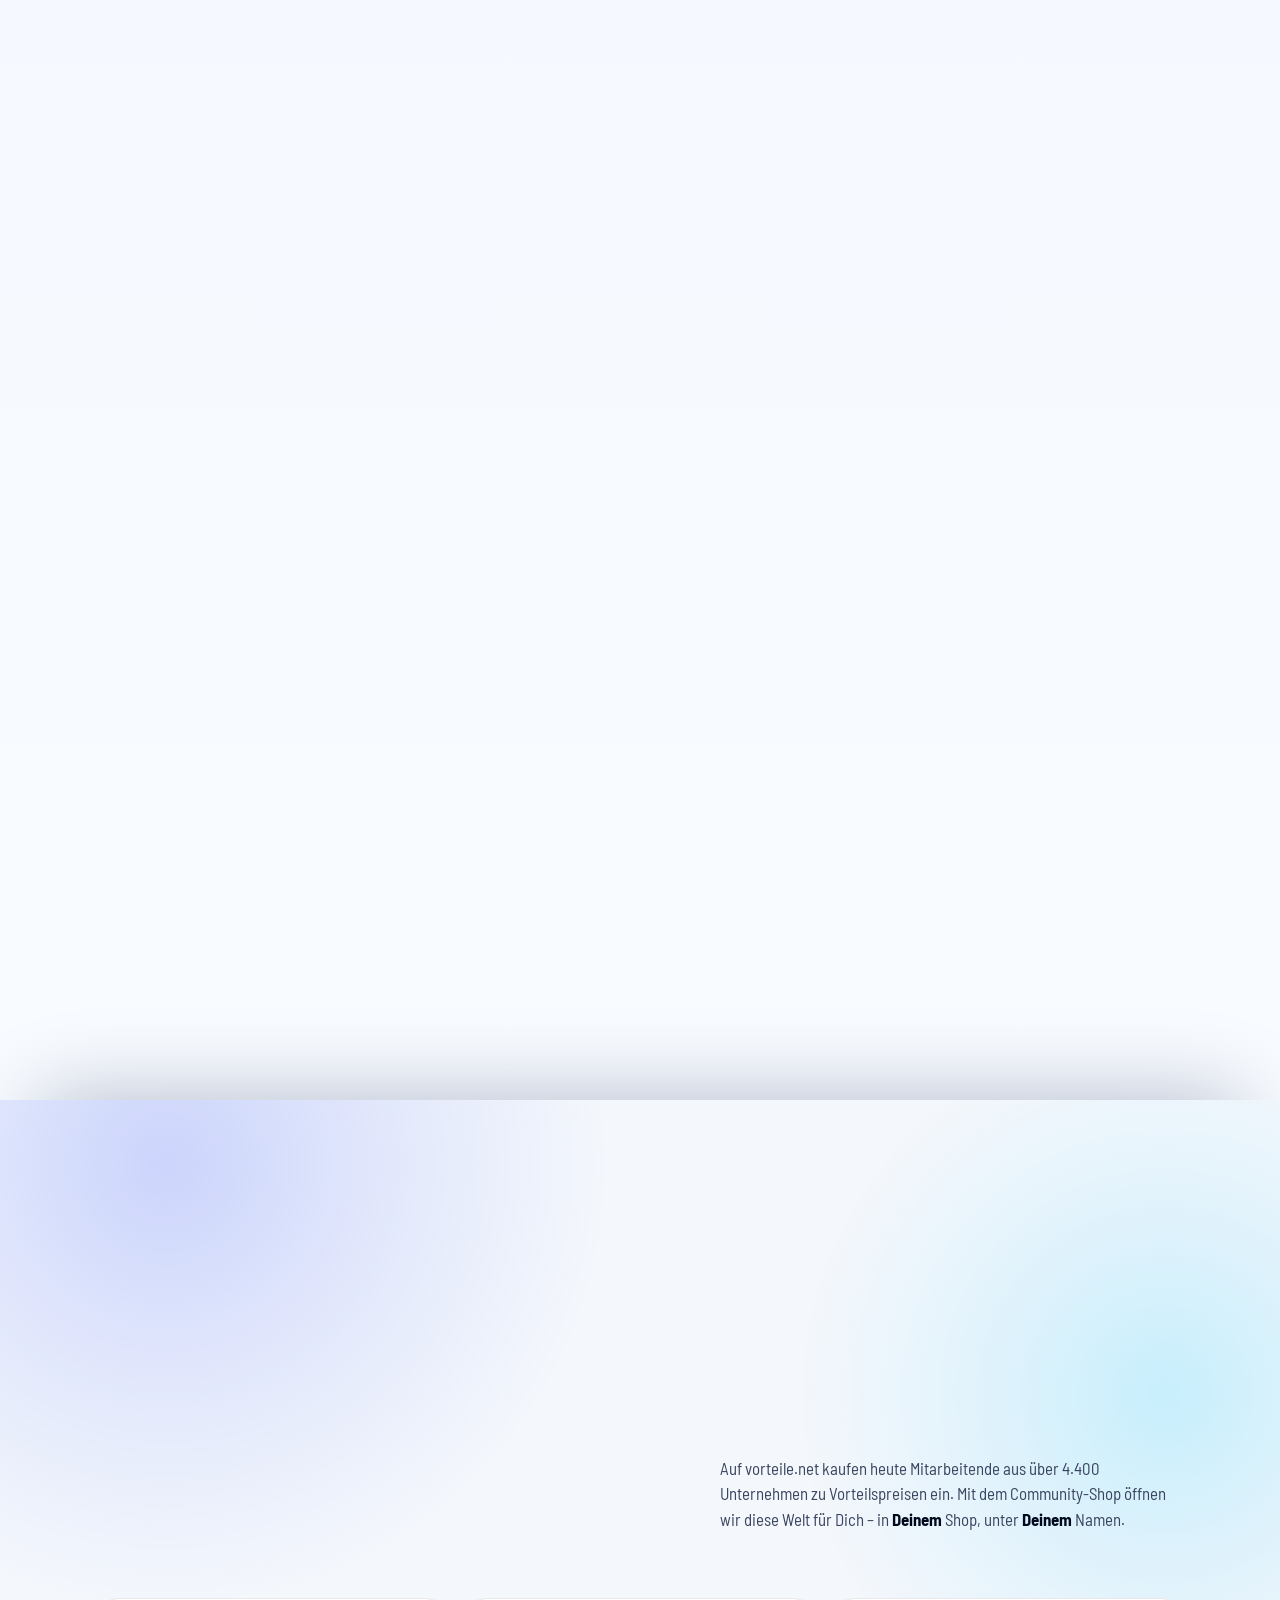
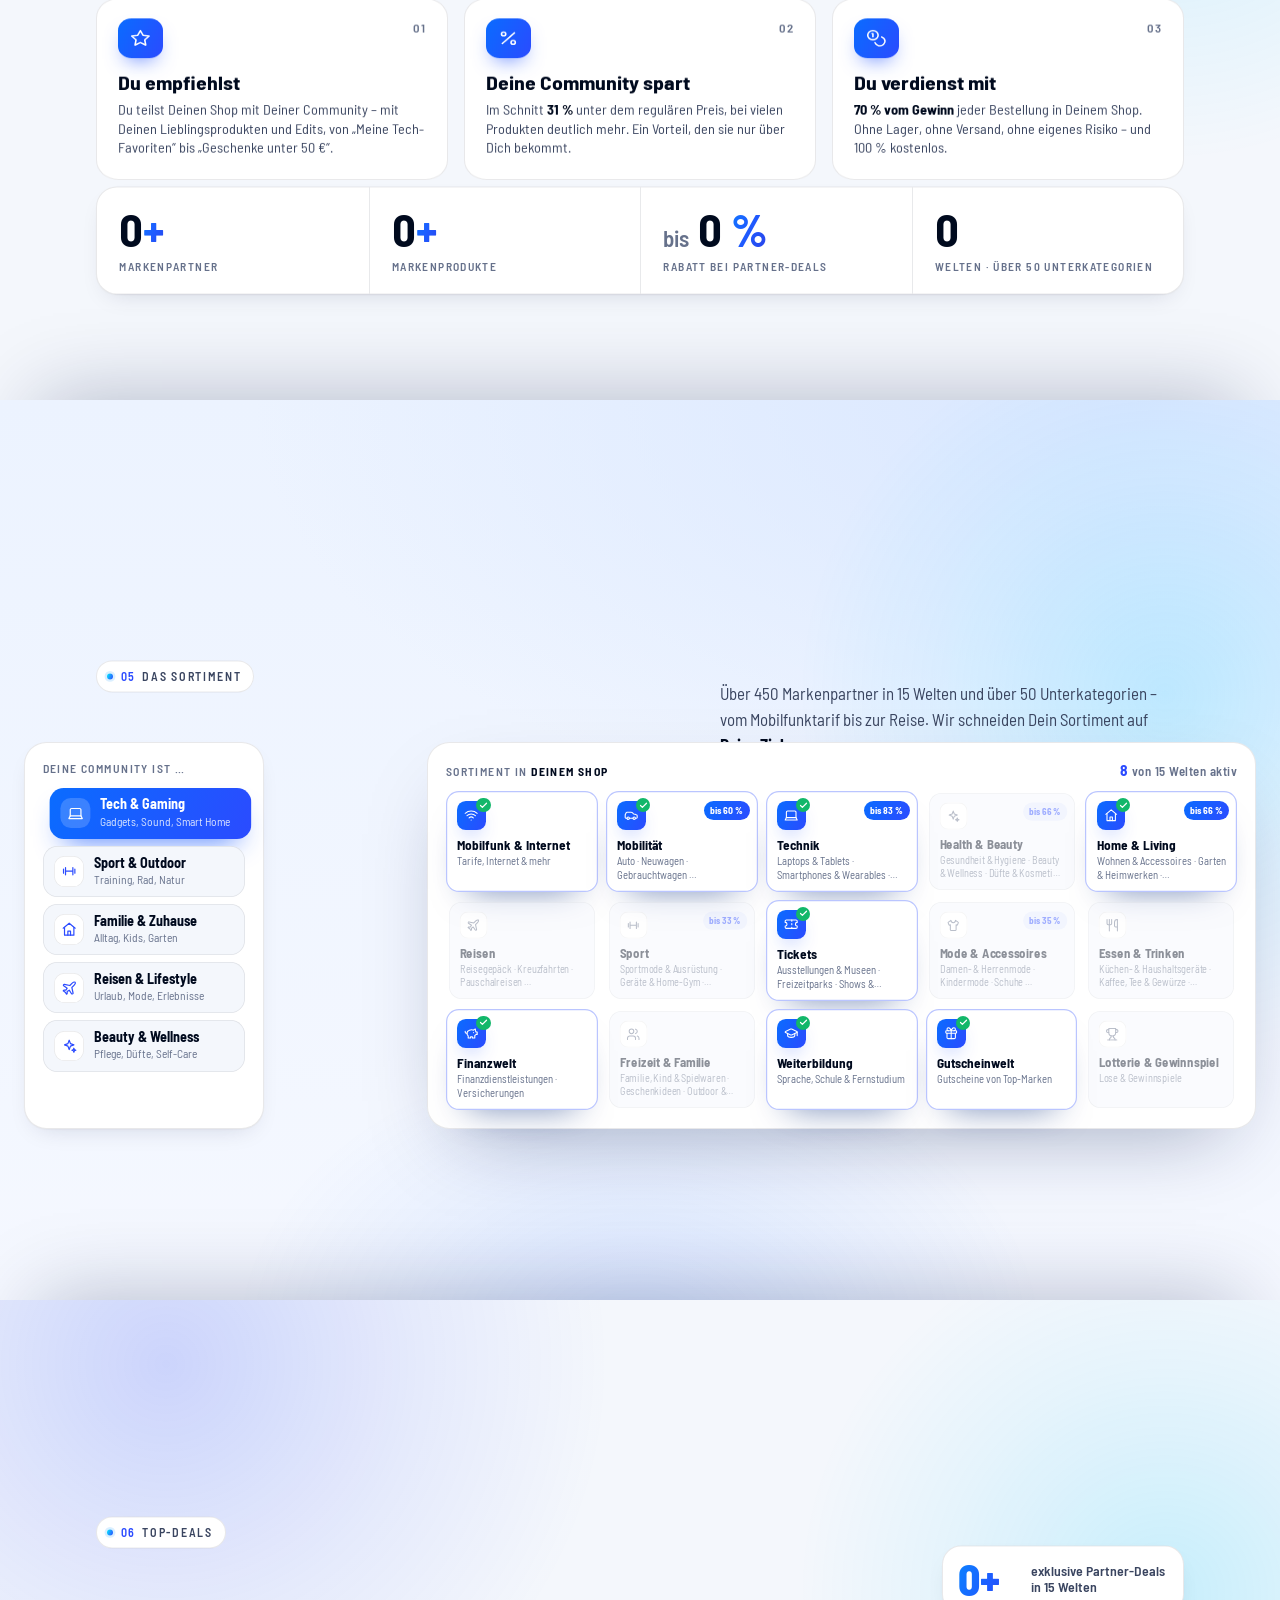
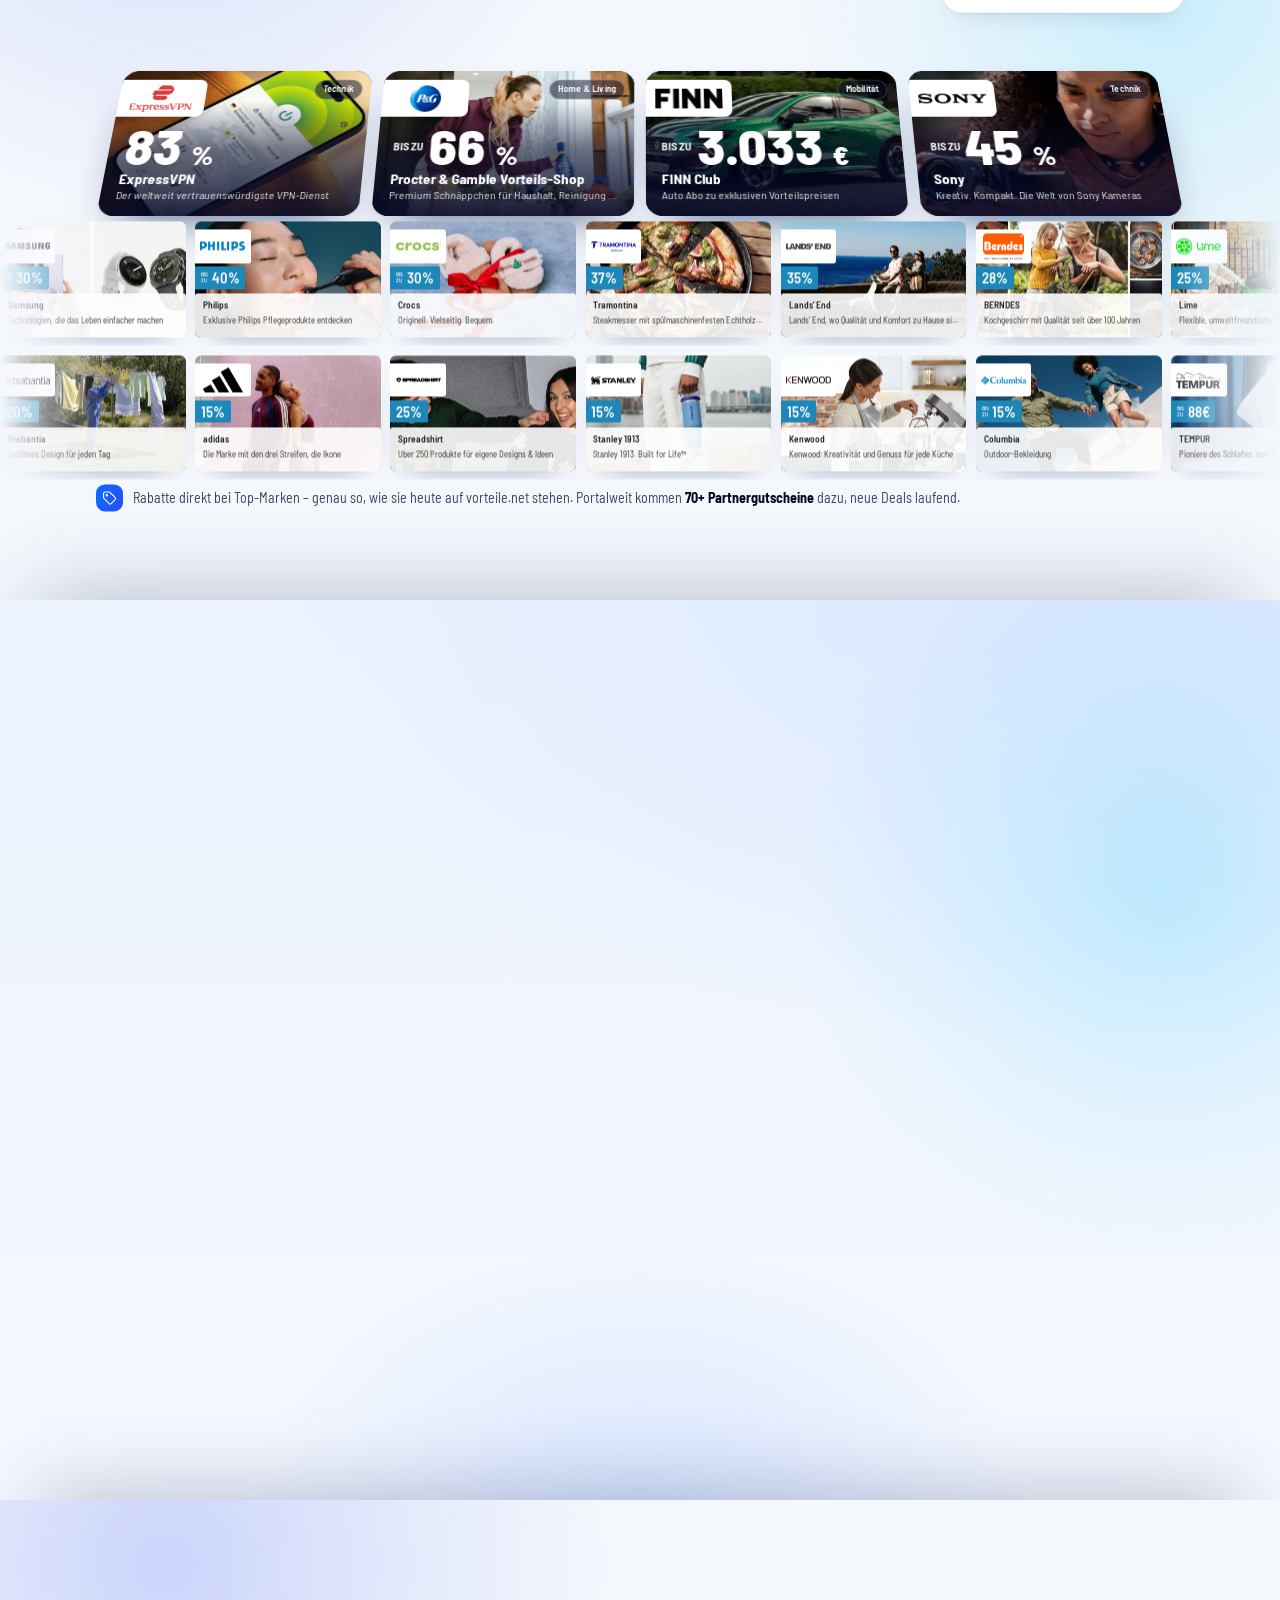
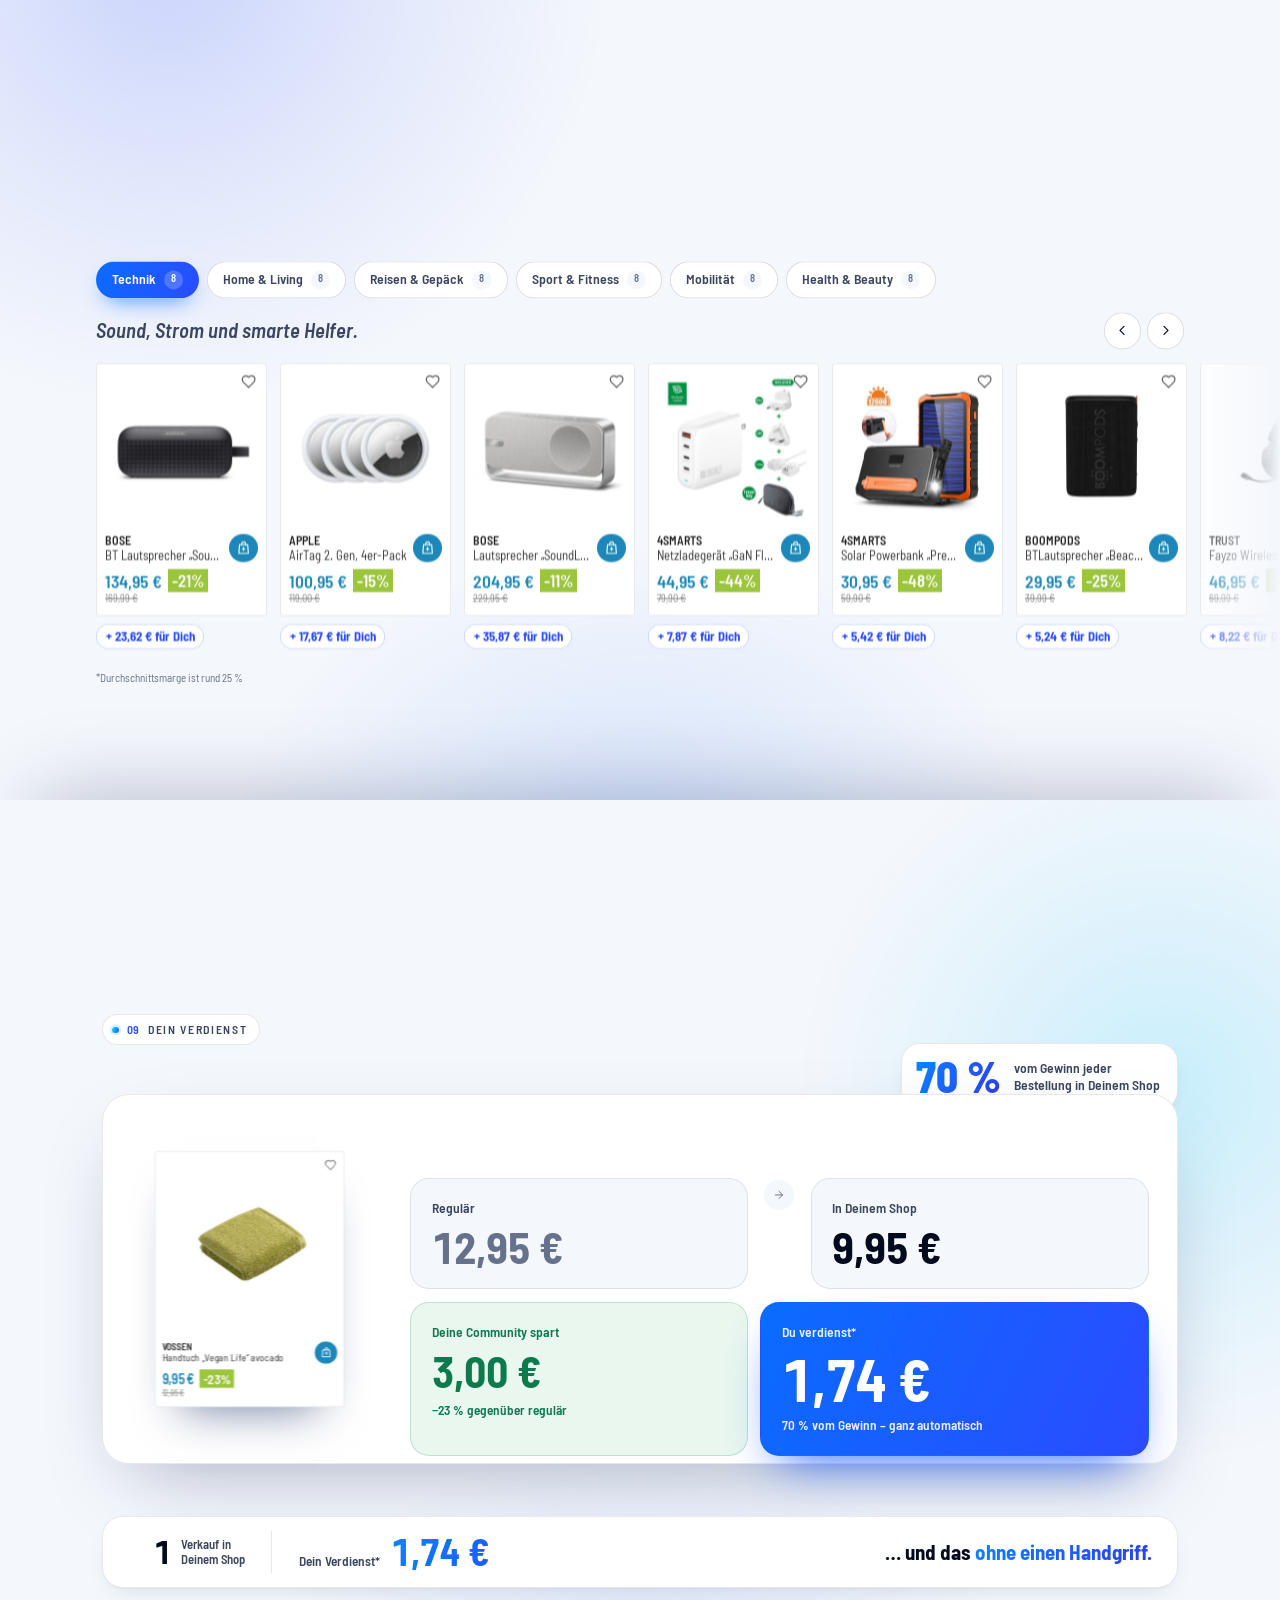
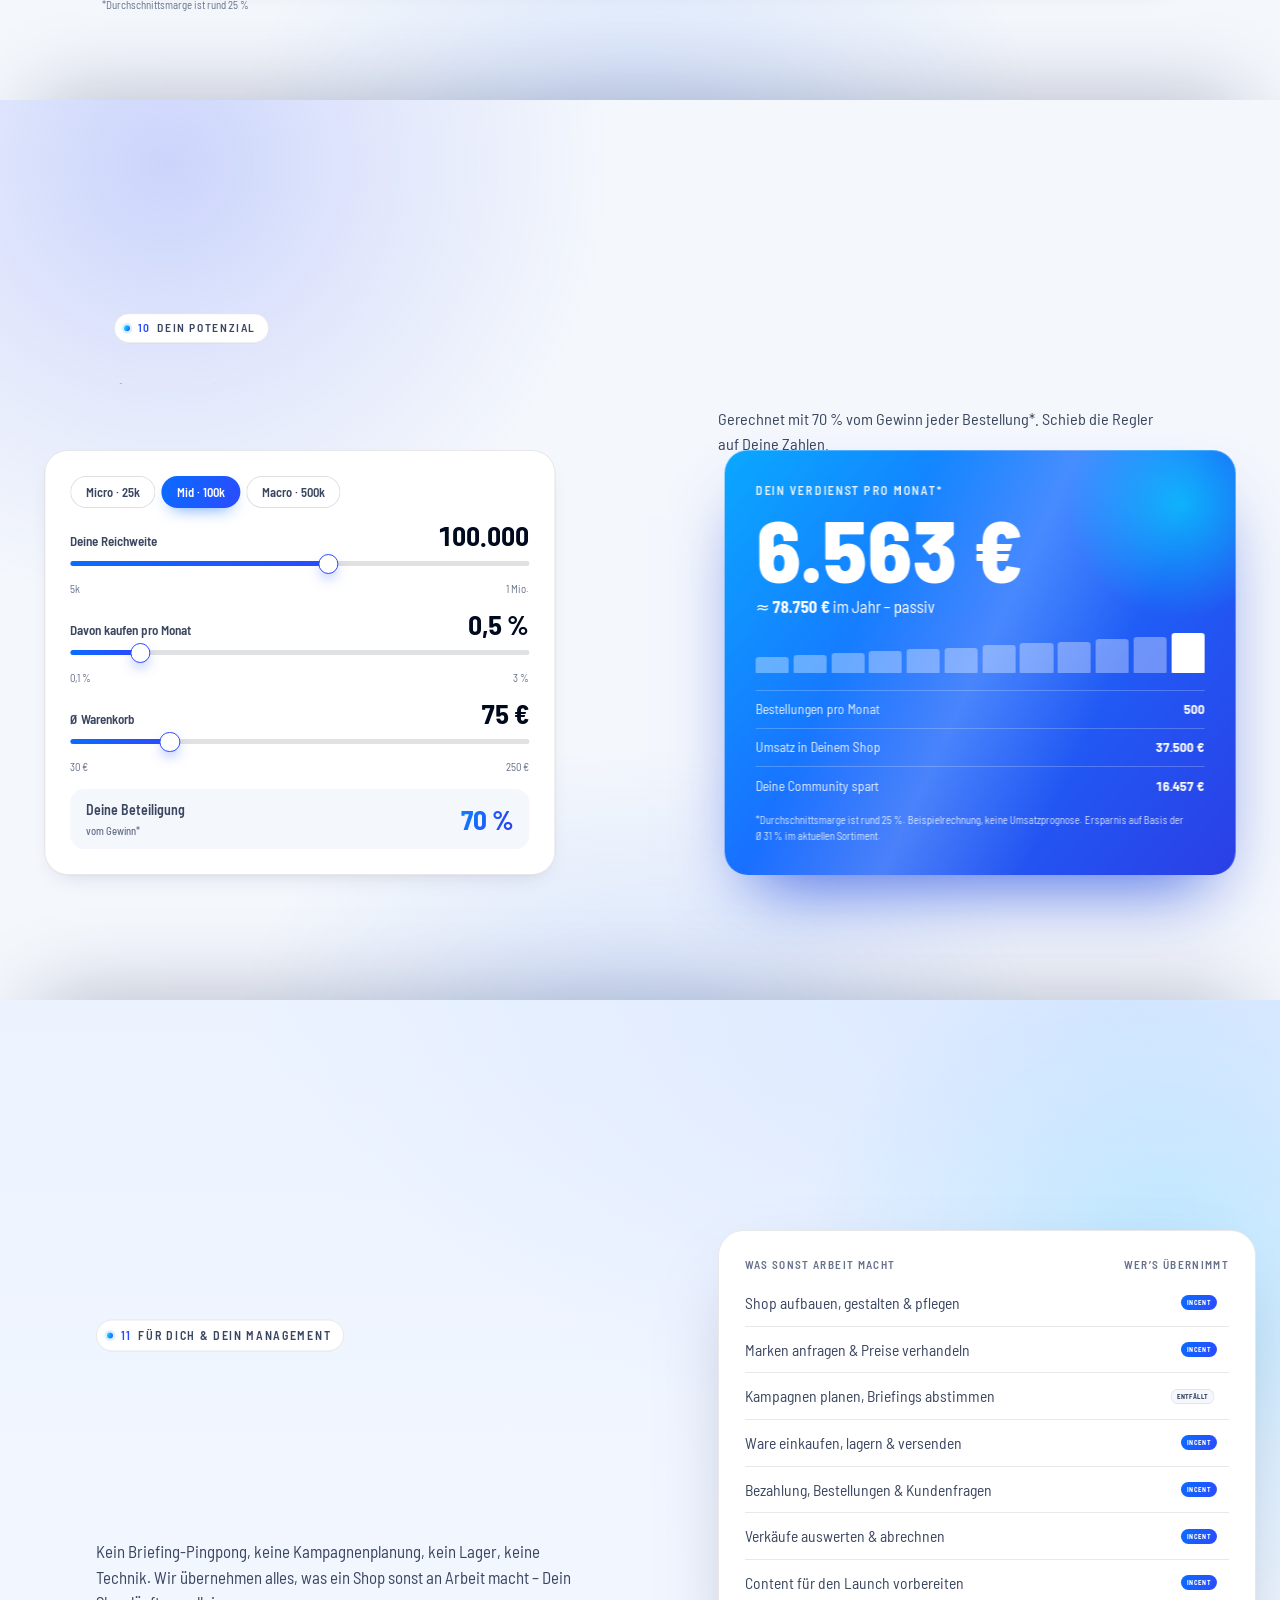
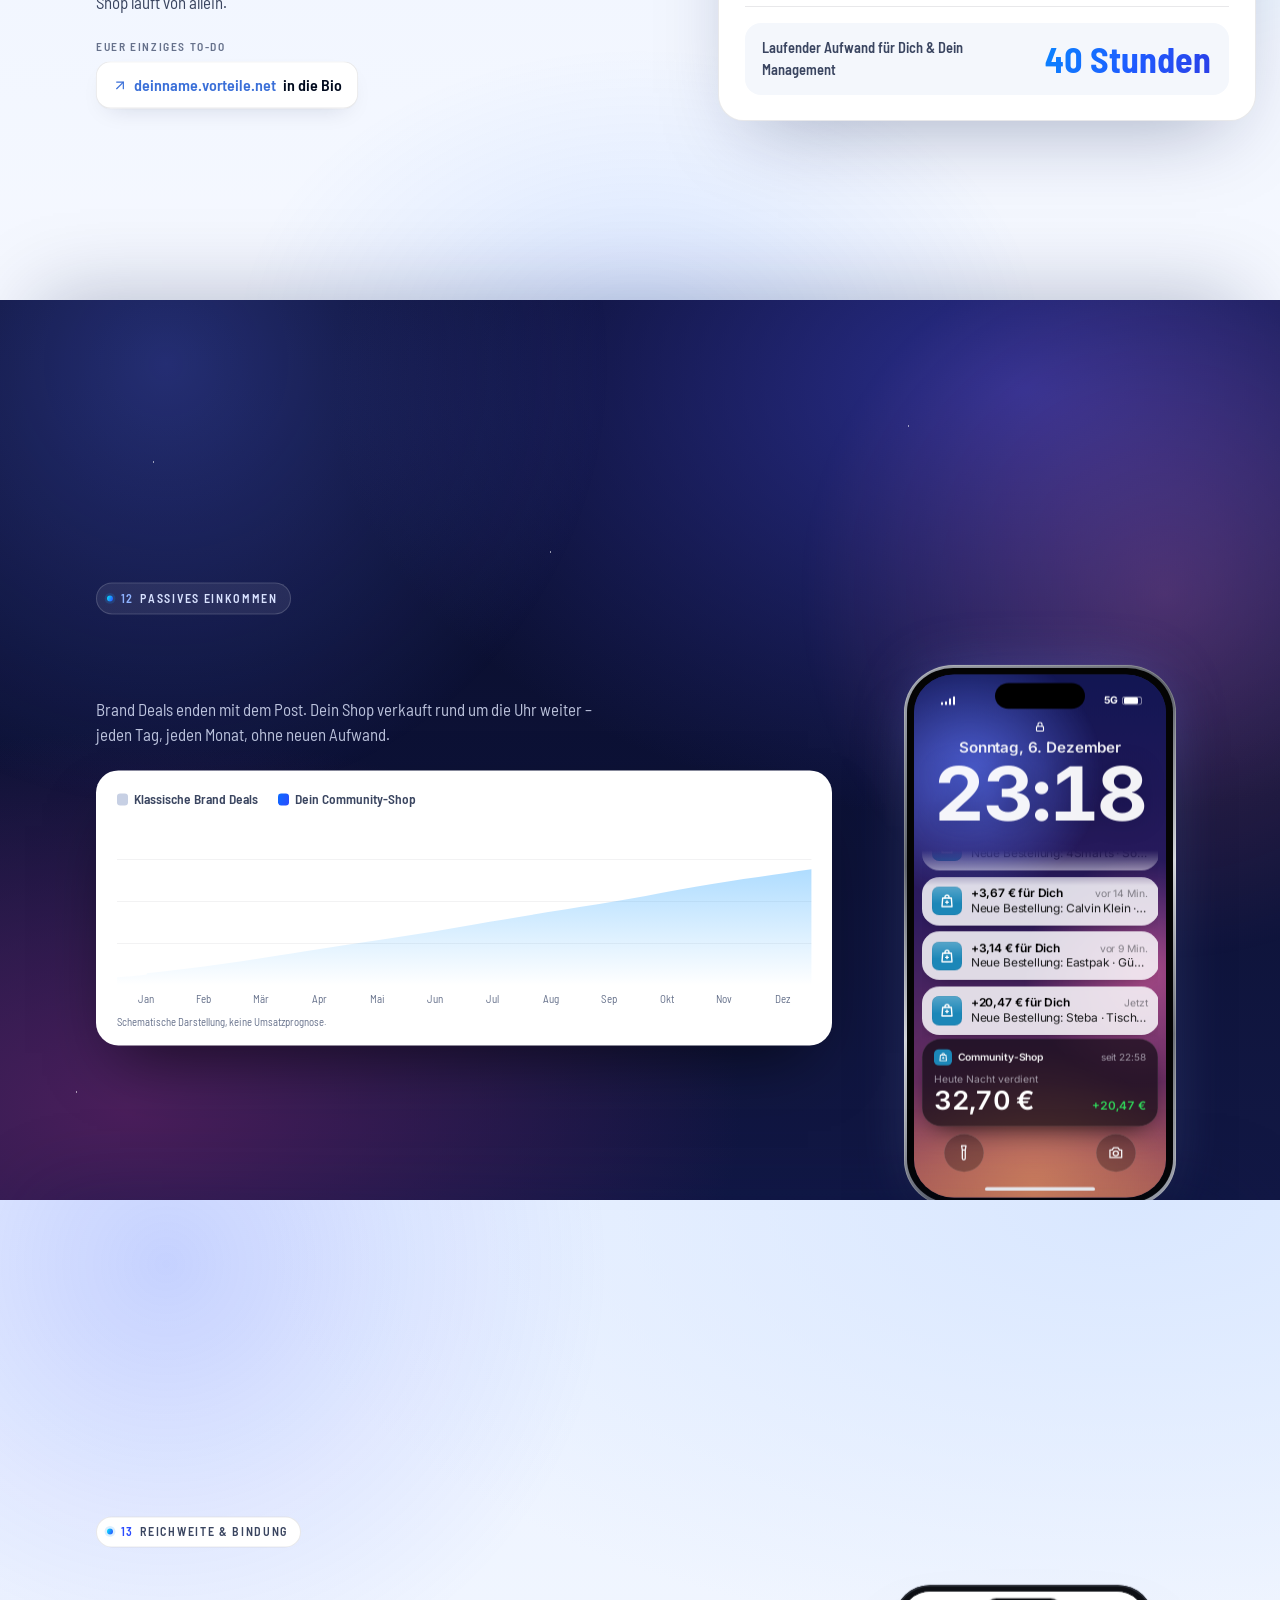
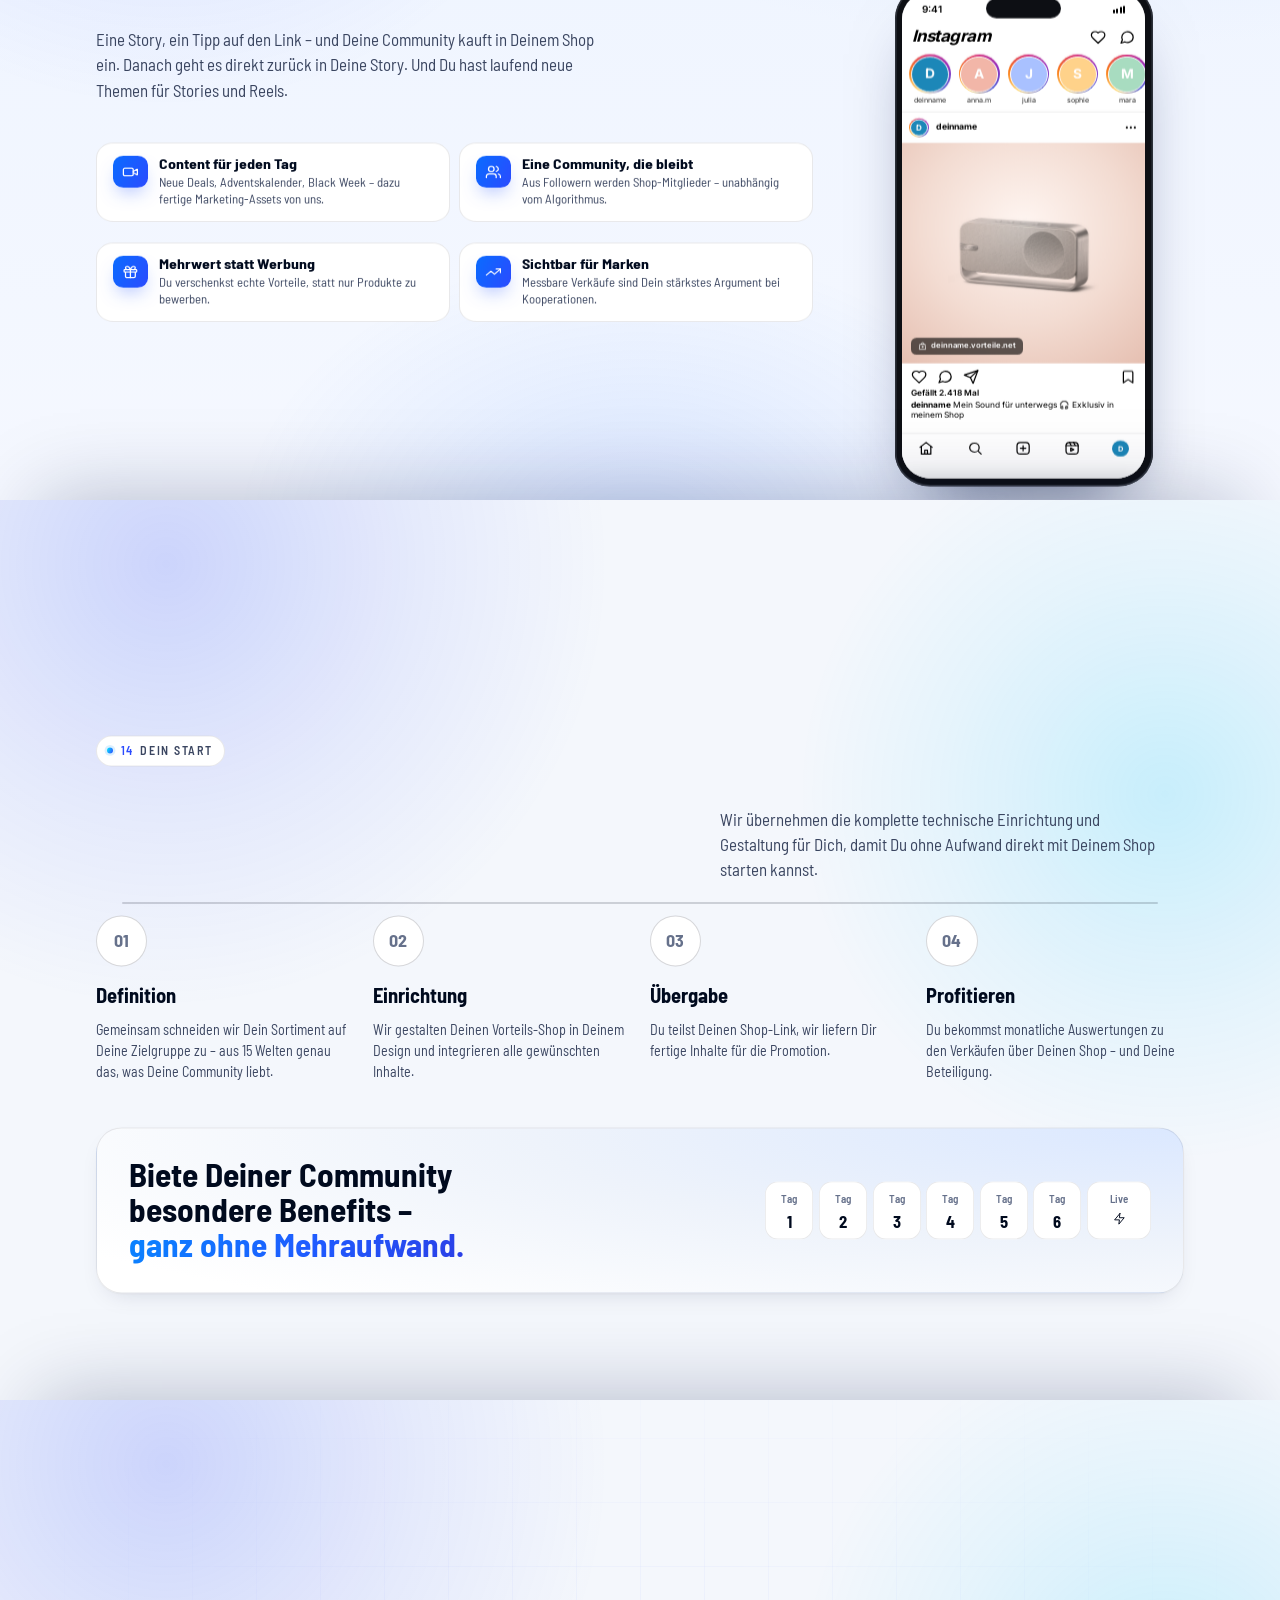
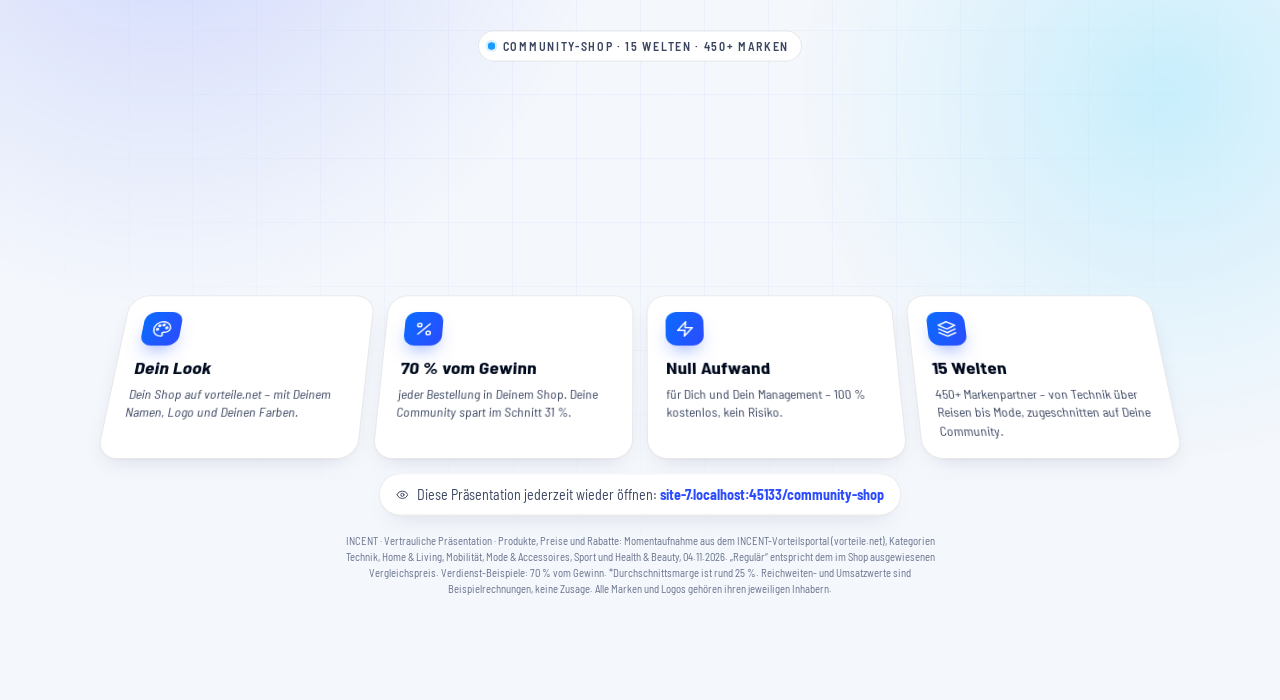
